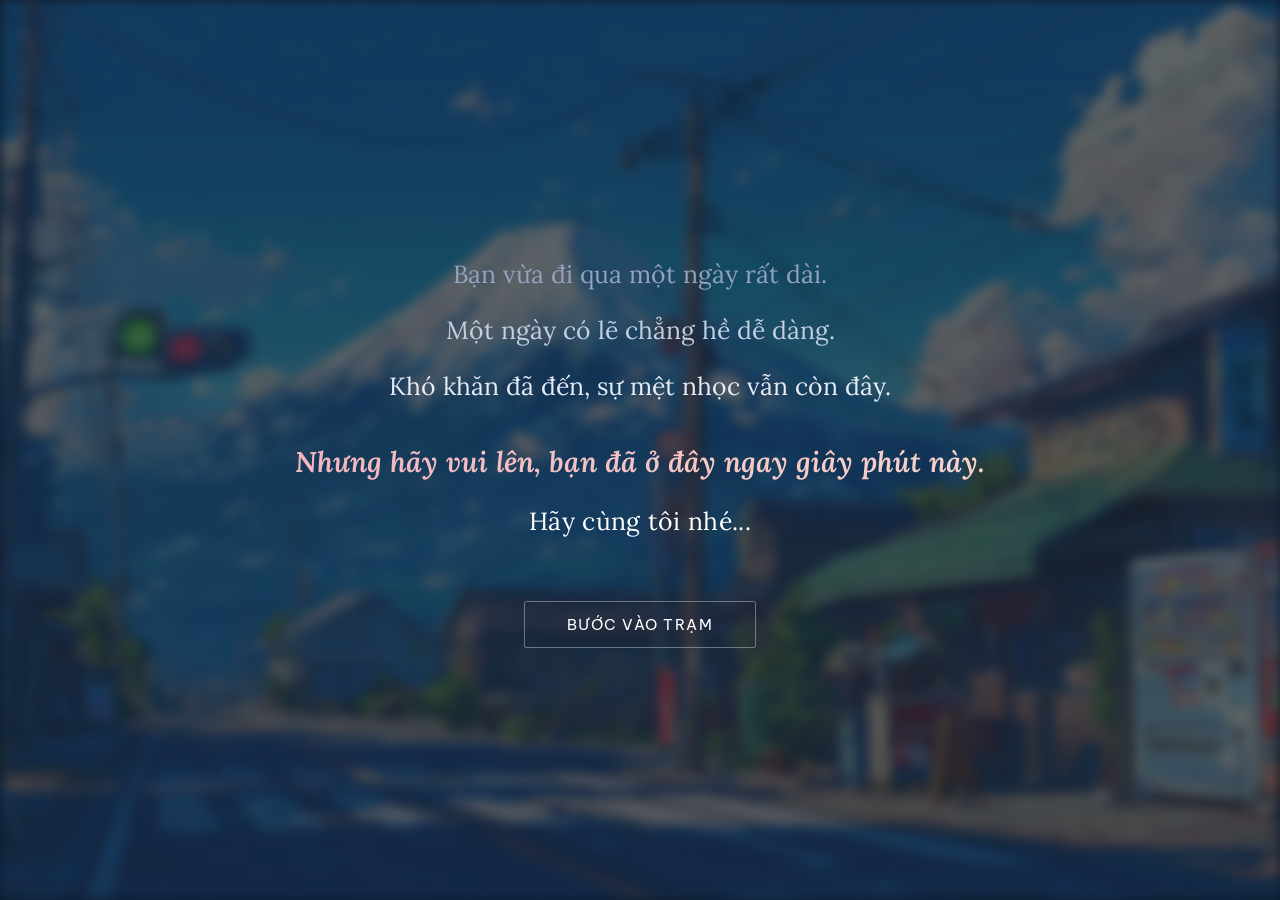
==== index.html @ 389e183a "first commit" ====
<!doctype html>
<html lang="vi">
  <head>
    <meta charset="UTF-8" />
    <meta name="viewport" content="width=device-width, initial-scale=1.0" />
    <title>Trạm Xoa Dịu Cảm Xúc</title>
    <link rel="preconnect" href="https://fonts.googleapis.com" />
    <link rel="preconnect" href="https://fonts.gstatic.com" crossorigin />
    <link
      href="https://fonts.googleapis.com/css2?family=Lora:ital,wght@0,400;0,500;0,600;1,500;1,600&family=Be+Vietnam+Pro:wght@300;400;500;600;700&display=swap"
      rel="stylesheet"
    />
    <style>
      :root {
        --navy-950: #0c1b2e;
        --navy-800: #1a365d;
        --navy-700: #233f66;
        --navy-600: #33517d;
        --burgundy: #7a1c3d;
        --burgundy-soft: #a84463;
        --ivory: #f7f5f1;
        --paper: #fffdfa;
        --stone: #e9e5de;
        --gray-600: #5b6572;
        --gray-400: #8b93a1;
        --white: #ffffff;
        --serif: "Lora", "Times New Roman", serif;
        --sans: "Be Vietnam Pro", "Segoe UI", sans-serif;
      }

      * {
        box-sizing: border-box;
      }

      body {
        margin: 0;
        font-family: var(--sans);
        background: var(--ivory);
        color: var(--gray-600);
        text-align: center;
        overflow-x: hidden;
        -webkit-font-smoothing: antialiased;
      }

      /* ---------- AMBIENT SIGNATURE: BREATHING ORBS ---------- */
      .orb-field {
        position: fixed;
        inset: 0;
        z-index: 0;
        pointer-events: none;
        overflow: hidden;
      }
      .orb {
        position: absolute;
        border-radius: 50%;
        filter: blur(60px);
        animation: breathe 9s ease-in-out infinite;
      }
      .orb-a {
        width: 520px;
        height: 520px;
        top: -160px;
        left: -140px;
        background: radial-gradient(
          circle,
          rgba(26, 54, 93, 0.16),
          transparent 70%
        );
        animation-delay: 0s;
      }
      .orb-b {
        width: 460px;
        height: 460px;
        bottom: -180px;
        right: -120px;
        background: radial-gradient(
          circle,
          rgba(122, 28, 61, 0.13),
          transparent 70%
        );
        animation-delay: 3s;
      }
      @keyframes breathe {
        0%,
        100% {
          transform: scale(1);
          opacity: 0.75;
        }
        50% {
          transform: scale(1.18);
          opacity: 1;
        }
      }

      /* ---------- INTRO / SPLASH ---------- */
      #intro-screen {
        position: fixed;
        inset: 0;
        z-index: 9999;
        display: flex;
        flex-direction: column;
        justify-content: center;
        align-items: center;
        padding: 20px;
        box-sizing: border-box;
        background: var(--navy-950);
        transition:
          opacity 1.4s ease,
          visibility 1.4s;
      }

      /* Hình nền bồ công anh chìm */
      .intro-flower {
        position: absolute;
        top: 0;
        left: 0;
        width: 100%;
        height: 100%;
        object-fit: cover;
        z-index: 0;
        filter: blur(6px) brightness(0.9); /* Làm tối và mờ để nổi chữ */
        opacity: 0;
        pointer-events: none;
        animation:
          bgFadeIn 2s ease forwards,
          floatBg 15s ease-in-out infinite alternate;
        animation-delay: 0s, 2s;
      }
      @keyframes bgFadeIn {
        to {
          opacity: 0.4;
        }
      }
      @keyframes floatBg {
        from {
          transform: scale(1);
        }
        to {
          transform: scale(1.08);
        }
      }

      .intro-quote {
        font-family: var(--serif);
        font-size: 1.55em;
        font-weight: 400;
        line-height: 1.85;
        max-width: 760px;
        text-align: center;
        position: relative;
        z-index: 2;
      }
      .intro-quote span {
        display: block;
        opacity: 0;
        transform: translateY(14px);
        animation: slowFadeUp 1.4s ease forwards;
        margin-bottom: 10px;
      }
      .line-1 {
        animation-delay: 0.5s;
        color: #93a3bd;
      }
      .line-2 {
        animation-delay: 2s;
        color: #c3cfe3;
      }
      .line-3 {
        animation-delay: 3.5s;
        color: #e6ebf4;
      }
      .line-4 {
        animation-delay: 5.4s;
        margin-top: 26px !important;
        font-style: italic;
        font-weight: 600;
        font-size: 1.15em;
        background: linear-gradient(90deg, #f4b6bf 0%, #f6d3c9 100%);
        background-clip: text;
        -webkit-background-clip: text;
        -webkit-text-fill-color: transparent;
      }
      .line-5 {
        animation-delay: 6.9s;
        color: #ffffff;
        font-weight: 300;
        letter-spacing: 0.3px;
      }

      @keyframes slowFadeUp {
        to {
          opacity: 1;
          transform: translateY(0);
        }
      }

      .btn-enter {
        margin-top: 46px;
        background: transparent;
        color: var(--white);
        border: 1px solid rgba(255, 255, 255, 0.35);
        padding: 13px 42px;
        font-family: var(--sans);
        font-size: 0.95em;
        letter-spacing: 1.5px;
        text-transform: uppercase;
        border-radius: 2px;
        cursor: pointer;
        transition: all 0.4s ease;
        opacity: 1; /* Nút hiện ngay không cần chờ lâu */
        animation: slowFadeUp 0.4s ease forwards;
        position: relative;
        z-index: 2;
      }
      .btn-enter:hover {
        background: var(--white);
        color: var(--navy-950);
        border-color: var(--white);
        letter-spacing: 2px;
      }

      /* ---------- THANH ĐIỀU HƯỚNG (TOP NAV) ---------- */
      .top-nav {
        position: fixed;
        top: 0;
        left: 0;
        width: 100%;
        height: 72px;
        display: flex;
        justify-content: space-between;
        align-items: center;
        padding: 0 40px;
        background: rgba(255, 253, 250, 0.7);
        backdrop-filter: blur(16px);
        -webkit-backdrop-filter: blur(16px);
        border-bottom: 1px solid rgba(12, 27, 46, 0.05);
        z-index: 9000;
        opacity: 0;
        visibility: hidden;
        transition: all 1s ease;
      }
      .top-nav.show {
        opacity: 1;
        visibility: visible;
      }
      .nav-logo {
        display: flex;
        align-items: center;
        gap: 12px;
        text-decoration: none;
      }
      .nav-logo-img {
        width: 38px;
        height: 38px;
        border-radius: 10px;
        object-fit: cover;
        box-shadow: 0 4px 10px rgba(12, 27, 46, 0.1);
      }
      .nav-logo-text {
        font-family: var(--serif);
        font-size: 1.15em;
        font-weight: 600;
        color: var(--navy-950);
      }
      .nav-links {
        display: flex;
        gap: 36px;
      }
      .nav-links a {
        text-decoration: none;
        font-family: var(--sans);
        font-size: 15px;
        font-weight: 500;
        color: var(--gray-600);
        transition: color 0.3s ease;
        position: relative;
      }
      .nav-links a:hover {
        color: var(--burgundy);
      }
      .nav-links a::after {
        content: "";
        position: absolute;
        bottom: -6px;
        left: 50%;
        transform: translateX(-50%);
        width: 0;
        height: 2px;
        background: var(--burgundy-soft);
        transition: width 0.3s ease;
      }
      .nav-links a:hover::after {
        width: 100%;
      }
      .nav-actions .btn-login {
        text-decoration: none;
        font-family: var(--sans);
        font-size: 14px;
        font-weight: 600;
        color: var(--burgundy);
        border: 1px solid rgba(122, 28, 61, 0.3);
        padding: 8px 24px;
        border-radius: 30px;
        transition: all 0.3s ease;
      }
      .nav-actions .btn-login:hover {
        background: var(--burgundy);
        color: var(--white);
        border-color: var(--burgundy);
      }

      /* ---------- MAIN STATION ---------- */
      #main-station {
        position: relative;
        z-index: 1;
        opacity: 0;
        visibility: hidden;
        transition: opacity 1.6s ease;
        padding: 140px 20px 70px; /* Đẩy xuống để không bị menu đè */
        min-height: 100vh;
      }

      .station-header {
        max-width: 640px;
        margin: 0 auto 56px;
      }
      .eyebrow {
        font-size: 0.78em;
        letter-spacing: 3px;
        text-transform: uppercase;
        color: var(--burgundy);
        font-weight: 600;
        margin: 0 0 18px;
      }
      h1 {
        font-family: var(--serif);
        color: var(--navy-800);
        font-size: 2.6em;
        line-height: 1.25;
        font-weight: 600;
        margin: 0 0 20px;
        letter-spacing: -0.5px;
      }
      .accent-italic {
        font-style: italic;
        color: var(--burgundy);
        font-weight: 500;
      }
      p.intro-sub {
        font-size: 1.08em;
        line-height: 1.7;
        color: var(--gray-600);
        margin: 0 auto;
        max-width: 480px;
      }

      /* ---------- MOOD SELECTOR (Nút Cảm xúc) ---------- */
      .mood-panel {
        max-width: 760px;
        margin: 0 auto;
      }
      .btn-group {
        display: flex;
        justify-content: center;
        gap: 12px;
        flex-wrap: wrap;
      }

      .btn-mood {
        position: relative;
        overflow: hidden;
        border: 1px solid rgba(122, 28, 61, 0.25);
        padding: 13px 36px;
        font-family: var(--sans);
        font-size: 15px;
        font-weight: 500;
        border-radius: 40px;
        cursor: pointer;
        background: rgba(122, 28, 61, 0.08);
        backdrop-filter: blur(8px);
        -webkit-backdrop-filter: blur(8px);
        color: var(--burgundy);
        transition: all 0.35s ease;
        box-shadow: 0 4px 12px rgba(122, 28, 61, 0.05);
      }
      .btn-mood:hover {
        transform: translateY(-3px);
        border-color: rgba(122, 28, 61, 0.5);
        background: rgba(122, 28, 61, 0.15);
        box-shadow: 0 10px 24px rgba(122, 28, 61, 0.15);
      }
      .btn-mood:active {
        transform: translateY(-1px);
      }

      /* Khởi tạo trái tim ở các góc */
      .btn-mood::before,
      .btn-mood::after {
        content: "♥";
        position: absolute;
        font-size: 11px;
        color: rgba(122, 28, 61, 0.35);
        transition: all 0.3s ease;
      }
      .btn-mood::before {
        top: 8px;
        left: 14px;
        transform: rotate(-15deg);
      }
      .btn-mood::after {
        bottom: 8px;
        right: 14px;
        transform: rotate(15deg);
      }
      .btn-mood:hover::before,
      .btn-mood:hover::after {
        color: rgba(122, 28, 61, 0.85);
        transform: scale(1.15) rotate(0deg);
      }

      /* ---------- RESULT CARD ---------- */
      #result-box {
        position: relative;
        margin: 64px auto 0;
        padding: 56px 44px;
        max-width: 660px;
        display: none;
        background: var(--paper);
        border-radius: 6px;
        border: 1px solid var(--stone);
        box-shadow: 0 24px 60px rgba(12, 27, 46, 0.08);
        animation: fadeIn 0.8s cubic-bezier(0.16, 1, 0.3, 1);
      }
      #result-box::before {
        content: "";
        position: absolute;
        inset: -1px;
        border-radius: 6px;
        z-index: -1;
        background: radial-gradient(
          circle at 50% 0%,
          rgba(122, 28, 61, 0.12),
          transparent 60%
        );
        animation: breathe 6s ease-in-out infinite;
      }
      .quote-icon {
        font-family: Georgia, serif;
        font-size: 4em;
        color: var(--navy-800);
        opacity: 0.06;
        position: absolute;
        line-height: 1;
      }
      .quote-left {
        top: 8px;
        left: 18px;
      }
      .quote-right {
        bottom: -14px;
        right: 18px;
        transform: rotate(180deg);
      }
      .quote {
        font-family: var(--serif);
        font-size: 1.45em;
        font-style: italic;
        font-weight: 500;
        color: var(--navy-800);
        line-height: 1.8;
        padding: 0 24px;
        position: relative;
        z-index: 2;
      }
      .result-caption {
        margin: 26px 0 0;
        font-size: 0.82em;
        letter-spacing: 1.5px;
        text-transform: uppercase;
        color: var(--gray-400);
        font-weight: 600;
      }
      @keyframes fadeIn {
        from {
          opacity: 0;
          transform: translateY(14px);
        }
        to {
          opacity: 1;
          transform: translateY(0);
        }
      }

      /* ---------- RESPONSIVE TỐI ƯU CHO ĐIỆN THOẠI (INDEX) ---------- */
      @media screen and (max-width: 768px) {
        /* 1. Màn hình chào (Intro) */
        .intro-quote {
          font-size: 1.05em;
          padding: 0 12px;
        }
        .line-4 {
          font-size: 1em;
          margin-top: 16px !important;
        }
        .btn-enter {
          margin-top: 28px;
          padding: 10px 28px;
          font-size: 0.85em;
        }

        /* 2. Thanh Điều Hướng (Top Nav) - Ép không rớt dòng */
        .top-nav {
          padding: 0 12px;
          height: 60px;
        }
        .nav-logo-img {
          width: 32px;
          height: 32px;
        } /* Logo nhỏ lại */
        .nav-logo-text {
          display: none;
        } /* Ẩn chữ logo để nhường chỗ */
        .nav-links {
          display: flex;
          gap: 12px;
        }
        .nav-links a {
          font-size: 13px;
          font-weight: 600;
          white-space: nowrap; /* Cấm rớt chữ */
        }
        .nav-actions .btn-login {
          padding: 6px 12px;
          font-size: 12px;
          white-space: nowrap;
        }

        /* 3. Không gian chính */
        #main-station {
          padding: 90px 16px 50px;
        }
        .station-header {
          margin-bottom: 36px;
        }
        h1 {
          font-size: 1.7em;
          margin-bottom: 12px;
        }
        p.intro-sub {
          font-size: 0.95em;
          line-height: 1.6;
          padding: 0 8px;
        }

        /* 4. Các nút cảm xúc */
        .btn-group {
          gap: 10px;
        }
        .btn-mood {
          padding: 10px 16px;
          font-size: 13.5px;
          flex: 1 1 calc(50% - 10px); /* Chia làm 2 cột cân đối */
        }

        /* 5. Khung kết quả Lời thì thầm */
        #result-box {
          margin-top: 40px;
          padding: 32px 20px;
        }
        .quote-icon {
          font-size: 2.5em;
        } /* Thu nhỏ ngoặc kép */
        .quote-left {
          top: 4px;
          left: 12px;
        }
        .quote-right {
          bottom: -10px;
          right: 12px;
        }
        .quote {
          font-size: 1.1em;
          line-height: 1.7;
          padding: 0 8px;
        }
        .result-caption {
          margin-top: 20px;
          font-size: 0.75em;
        }

        /* 6. Thẻ điều hướng bên dưới */
        .nav-box {
          margin-top: 60px;
        }
        .nav-card {
          padding: 28px 20px;
        }
        .nav-text {
          font-size: 1.05em;
          margin-bottom: 20px;
        }
        .nav-btn {
          padding: 10px 24px;
          font-size: 13px;
        }
      }

      /* Tắt hiệu ứng cho máy yếu */
      @media (prefers-reduced-motion: reduce) {
        .orb,
        #result-box::before,
        .intro-quote span,
        .btn-enter,
        .intro-flower {
          animation: none !important;
          opacity: 1 !important;
          transform: none !important;
        }
      }
    </style>
  </head>

  <body>
    <!-- Quả cầu lơ lửng -->
    <div class="orb-field" aria-hidden="true">
      <div class="orb orb-a"></div>
      <div class="orb orb-b"></div>
    </div>

    <!-- MÀN HÌNH CHÀO -->
    <div id="intro-screen">
      <!-- Hình hoa bồ công anh làm nền chìm -->
      <img src="bo-cong-anh.jpg" alt="Bồ Công Anh" class="intro-flower" />

      <div class="intro-quote">
        <span class="line-1">Bạn vừa đi qua một ngày rất dài.</span>
        <span class="line-2">Một ngày có lẽ chẳng hề dễ dàng.</span>
        <span class="line-3">Khó khăn đã đến, sự mệt nhọc vẫn còn đây.</span>
        <span class="line-4"
          >Nhưng hãy vui lên, bạn đã ở đây ngay giây phút này.</span
        >
        <span class="line-5">Hãy cùng tôi nhé...</span>
      </div>
      <button class="btn-enter" onclick="enterStation()">Bước Vào Trạm</button>
    </div>

    <!-- THANH ĐIỀU HƯỚNG TRÊN CÙNG -->
    <nav class="top-nav" id="top-nav">
      <a href="index.html" class="nav-logo">
        <img src="logo.jpg" alt="Trạm Chữa Lành" class="nav-logo-img" />
        <span class="nav-logo-text">Vùng yêu Thương</span>
      </a>

      <div class="nav-links">
        <a href="ve-du-an.html">Về dự án</a>
        <a href="podcast.html">Lời thì thầm</a>
        <!-- <a href="cong-dong.html">Cộng đồng</a> -->
      </div>

      <div class="nav-actions">
        <!-- <a href="ve-du-an.html" style="margin-right: 20px">Giới thiệu</a>
        <a href="podcast.html" style="margin-right: 20px">Lời thì thầm</a> -->
        <!-- Đổi link trỏ về trang đang nâng cấp -->
        <a href="dang-nang-cap.html" class="btn-login">Góc giải trí</a>
      </div>
    </nav>

    <!-- TRÌNH PHÁT NHẠC NỀN ẨN -->
    <audio id="bg-music" loop>
      <source src="nhac-nen.m4a" type="audio/mpeg" />
    </audio>
    <!-- KHÔNG GIAN CHÍNH -->
    <div id="main-station">
      <div class="station-header">
        <p class="eyebrow">Xoa Dịu Cảm Xúc</p>
        <h1>
          Dừng lại một nhịp,<br /><span class="accent-italic"
            >lắng nghe chính mình.</span
          >
        </h1>
        <p class="intro-sub">
          Chọn cảm xúc đang hiện diện trong bạn lúc này. Vũ trụ sẽ gửi lại một
          lời thì thầm, chỉ dành riêng cho khoảnh khắc này.
        </p>
      </div>

      <div class="mood-panel">
        <div class="btn-group">
          <button class="btn-mood" onclick="showResult()">Bình Yên</button>
          <button class="btn-mood" onclick="showResult()">Chênh Vênh</button>
          <button class="btn-mood" onclick="showResult()">Cạn Kiệt</button>
          <button class="btn-mood" onclick="showResult()">Nặng Lòng</button>
          <button class="btn-mood" onclick="showResult()">Trống Trải</button>
        </div>
      </div>

      <div id="result-box">
        <div class="quote-icon quote-left">❝</div>
        <div class="quote" id="quote-text"></div>
        <div class="quote-icon quote-right">❝</div>
        <p class="result-caption">Một lời nhắn dành riêng cho bạn</p>
      </div>     

    <!-- SCRIPT LUÔN PHẢI NẰM CUỐI CÙNG -->
    <script>
      // ==========================================
      // LOGIC DATA TỪ GOOGLE SHEET
      // ==========================================
      const sheetUrl =
        "https://docs.google.com/spreadsheets/d/e/2PACX-1vSPAEHTWjEtEIhKxMS6E05VrdKLOwIQkqaJunBu36ofJfncPpX6ro2uEuQiaj8AhrcvVAMXAXGh1SOn/pub?gid=1845686369&single=true&output=tsv";

      let allQuotes = [];
      let shuffledQuotes = [];
      const STORAGE_KEY = "seenQuotes_TramCamXuc"; // Tên chìa khóa lưu trữ trong máy tính

      // Hàm xáo trộn mảng (Giữ nguyên)
      function shuffleDeck(array) {
        let currentIndex = array.length,
          randomIndex;
        while (currentIndex != 0) {
          randomIndex = Math.floor(Math.random() * currentIndex);
          currentIndex--;
          [array[currentIndex], array[randomIndex]] = [
            array[randomIndex],
            array[currentIndex],
          ];
        }
        return array;
      }

      // Hàm chuẩn bị danh sách câu chưa xem
      function prepareQuotes() {
        // 1. Lấy danh sách các câu ĐÃ XEM từ máy tính người dùng
        let seenQuotes = JSON.parse(localStorage.getItem(STORAGE_KEY)) || [];

        // 2. Lọc ra danh sách những câu CHƯA XEM
        let unseenQuotes = allQuotes.filter(
          (item) => !seenQuotes.includes(item.quote),
        );

        // 3. Nếu đã xem hết sạch, hoặc Sheet có lỗi, ta reset lại lịch sử xem từ đầu
        if (unseenQuotes.length === 0) {
          seenQuotes = [];
          localStorage.setItem(STORAGE_KEY, JSON.stringify(seenQuotes));
          unseenQuotes = [...allQuotes];
        }

        // 4. Xáo trộn các câu chưa xem và đưa vào băng đạn
        shuffledQuotes = [...unseenQuotes];
        shuffleDeck(shuffledQuotes);
      }

      // Hàm kéo data từ Google Sheet
      async function fetchMoodData() {
        try {
          const response = await fetch(sheetUrl);
          const textData = await response.text();
          const lines = textData.split("\n");

          for (let i = 1; i < lines.length; i++) {
            const cols = lines[i].split("\t");
            if (cols.length >= 2) {
              const quoteText = cols[1] ? cols[1].trim() : "";
              if (quoteText !== "") allQuotes.push({ quote: quoteText });
            }
          }

          // Gọi hàm lọc và trộn bài sau khi có data
          prepareQuotes();
        } catch (error) {
          console.error("Lỗi kéo data:", error);
        }
      }

      fetchMoodData();

      function showResult() {
        if (allQuotes.length === 0) {
          alert("Không gian đang được kết nối, vui lòng đợi giây lát...");
          return;
        }

        if (shuffledQuotes.length === 0) {
          // Dự phòng trường hợp băng đạn rỗng
          prepareQuotes();
        }

        // Bốc 1 câu random ra
        const randomItem = shuffledQuotes.pop();

        // LƯU CÂU NÀY VÀO LỊCH SỬ ĐÃ XEM
        let seenQuotes = JSON.parse(localStorage.getItem(STORAGE_KEY)) || [];
        seenQuotes.push(randomItem.quote);
        localStorage.setItem(STORAGE_KEY, JSON.stringify(seenQuotes));

        // Hiển thị ra màn hình
        document.getElementById("quote-text").innerHTML = randomItem.quote;
        document.getElementById("result-box").style.display = "block";
        document
          .getElementById("result-box")
          .scrollIntoView({ behavior: "smooth", block: "center" });
      }
      // ==========================================
      // LOGIC VÀO TRẠM (CHUYỂN MÀN HÌNH)
      // ==========================================
      function enterStation() {
        const intro = document.getElementById("intro-screen");
        const main = document.getElementById("main-station");
        const topNav = document.getElementById("top-nav");

        // Gọi thẻ nhạc nền ẩn và cho phát
        const audio = document.getElementById("bg-music");
        audio.volume = 0.5; // Chỉnh âm lượng (từ 0.0 đến 1.0)
        audio.play().catch((e) => console.log("Chưa thể phát nhạc tự động"));

        intro.style.opacity = "0";

        setTimeout(() => {
          intro.style.visibility = "hidden";
          main.style.visibility = "visible";
          main.style.opacity = "1";

          topNav.classList.add("show");
        }, 1400);
      }
    </script>
  </body>
</html>
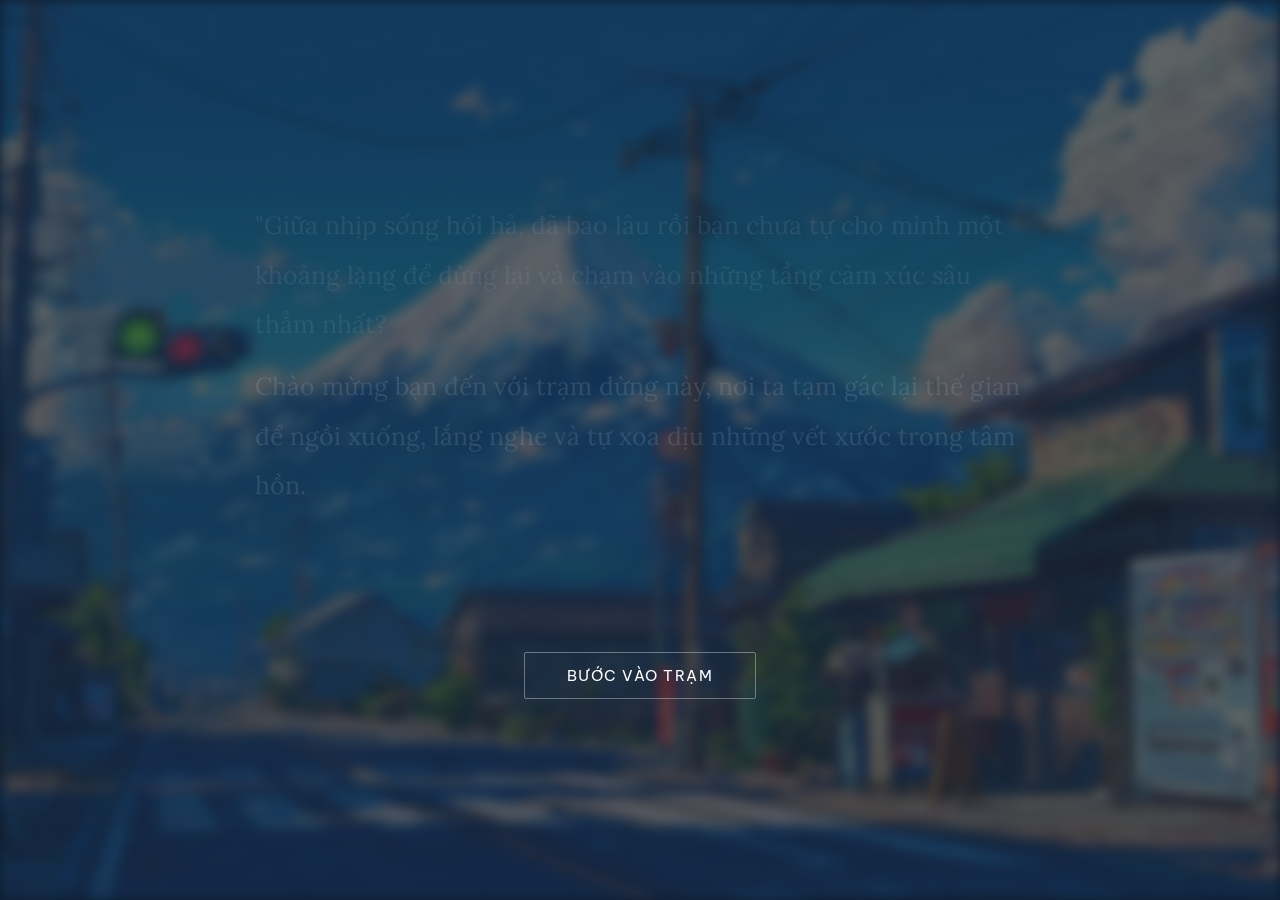
==== commit 9282c7eb: "Add files via upload" ====
--- a/index.html
+++ b/index.html
@@ -100,7 +100,7 @@
         display: flex;
         flex-direction: column;
         justify-content: center;
-        align-items: center;
+        align-items: center; /* Vẫn canh giữa khối nội dung theo màn hình */
         padding: 20px;
         box-sizing: border-box;
         background: var(--navy-950);
@@ -118,7 +118,7 @@
         height: 100%;
         object-fit: cover;
         z-index: 0;
-        filter: blur(6px) brightness(0.9); /* Làm tối và mờ để nổi chữ */
+        filter: blur(6px) brightness(0.9);
         opacity: 0;
         pointer-events: none;
         animation:
@@ -140,38 +140,34 @@
         }
       }
 
+      /* QUOTE SETUP CHO HIỆU ỨNG KARAOKE */
       .intro-quote {
         font-family: var(--serif);
-        font-size: 1.55em;
+        font-size: 1.55em; /* Đã thu nhỏ chữ lại 1 chút */
         font-weight: 400;
-        line-height: 1.85;
-        max-width: 760px;
-        text-align: center;
+        line-height: 2;
+        max-width: 800px;
+        text-align: left; /* Đã canh trái theo yêu cầu */
         position: relative;
         z-index: 2;
-      }
-      .intro-quote span {
+        padding: 0 15px;
+      }
+
+      .intro-quote span[class^="line-"] {
         display: block;
-        opacity: 0;
-        transform: translateY(14px);
-        animation: slowFadeUp 1.4s ease forwards;
-        margin-bottom: 10px;
-      }
+        margin-bottom: 12px;
+      }
+
+      /* Set màu cho từng dòng */
       .line-1 {
-        animation-delay: 0.5s;
         color: #93a3bd;
       }
       .line-2 {
-        animation-delay: 2s;
         color: #c3cfe3;
       }
       .line-3 {
-        animation-delay: 3.5s;
-        color: #e6ebf4;
-      }
-      .line-4 {
-        animation-delay: 5.4s;
         margin-top: 26px !important;
+        text-align: center;
         font-style: italic;
         font-weight: 600;
         font-size: 1.15em;
@@ -180,20 +176,52 @@
         -webkit-background-clip: text;
         -webkit-text-fill-color: transparent;
       }
-      .line-5 {
-        animation-delay: 6.9s;
-        color: #ffffff;
-        font-weight: 300;
-        letter-spacing: 0.3px;
-      }
-
-      @keyframes slowFadeUp {
-        to {
-          opacity: 1;
-          transform: translateY(0);
-        }
-      }
-
+
+      /* CSS cho từng chữ chạy karaoke */
+      .word {
+        opacity: 0.15; /* Làm mờ chữ khi chưa hát tới */
+        display: inline-block;
+        transition:
+          opacity 0.2s ease,
+          text-shadow 0.2s ease;
+      }
+      .word.active {
+        opacity: 1; /* Sáng lên khi bông tuyết nhảy vào */
+        text-shadow: 0 0 15px rgba(255, 255, 255, 0.4); /* Toả sáng nhẹ */
+      }
+
+      /* BÔNG TUYẾT KARAOKE */
+      #snowflake {
+        position: fixed;
+        font-size: 20px;
+        color: #fff;
+        text-shadow:
+          0 0 10px #fff,
+          0 0 20px #8ab4f8; /* Hiệu ứng sáng loé */
+        pointer-events: none;
+        z-index: 99999;
+        opacity: 0;
+        /* Chuyển động mượt theo trục ngang, trục dọc dùng keyframe */
+        transition:
+          left 0.15s linear,
+          top 0.15s ease-out;
+      }
+      .jump-anim {
+        animation: bounce-flake 0.2s ease-in-out;
+      }
+      @keyframes bounce-flake {
+        0% {
+          transform: translateY(0) scale(1);
+        }
+        50% {
+          transform: translateY(-16px) scale(1.3);
+        } /* Nhảy vút lên */
+        100% {
+          transform: translateY(0) scale(1);
+        }
+      }
+
+      /* Nút enter (sẽ được JS hiện ra sau) */
       .btn-enter {
         margin-top: 46px;
         background: transparent;
@@ -206,9 +234,7 @@
         text-transform: uppercase;
         border-radius: 2px;
         cursor: pointer;
-        transition: all 0.4s ease;
-        opacity: 1; /* Nút hiện ngay không cần chờ lâu */
-        animation: slowFadeUp 0.4s ease forwards;
+        transition: all 0.6s ease;
         position: relative;
         z-index: 2;
       }
@@ -316,7 +342,7 @@
         opacity: 0;
         visibility: hidden;
         transition: opacity 1.6s ease;
-        padding: 140px 20px 70px; /* Đẩy xuống để không bị menu đè */
+        padding: 140px 20px 70px;
         min-height: 100vh;
       }
 
@@ -354,7 +380,7 @@
         max-width: 480px;
       }
 
-      /* ---------- MOOD SELECTOR (Nút Cảm xúc) ---------- */
+      /* ---------- MOOD SELECTOR ---------- */
       .mood-panel {
         max-width: 760px;
         margin: 0 auto;
@@ -365,7 +391,6 @@
         gap: 12px;
         flex-wrap: wrap;
       }
-
       .btn-mood {
         position: relative;
         overflow: hidden;
@@ -392,8 +417,6 @@
       .btn-mood:active {
         transform: translateY(-1px);
       }
-
-      /* Khởi tạo trái tim ở các góc */
       .btn-mood::before,
       .btn-mood::after {
         content: "♥";
@@ -491,24 +514,18 @@
         }
       }
 
-      /* ---------- RESPONSIVE TỐI ƯU CHO ĐIỆN THOẠI (INDEX) ---------- */
+      /* ---------- RESPONSIVE TỐI ƯU CHO ĐIỆN THOẠI ---------- */
       @media screen and (max-width: 768px) {
-        /* 1. Màn hình chào (Intro) */
         .intro-quote {
-          font-size: 1.05em;
+          font-size: 0.95em;
           padding: 0 12px;
-        }
-        .line-4 {
-          font-size: 1em;
-          margin-top: 16px !important;
+          text-align: left;
         }
         .btn-enter {
           margin-top: 28px;
           padding: 10px 28px;
           font-size: 0.85em;
         }
-
-        /* 2. Thanh Điều Hướng (Top Nav) - Ép không rớt dòng */
         .top-nav {
           padding: 0 12px;
           height: 60px;
@@ -516,10 +533,10 @@
         .nav-logo-img {
           width: 32px;
           height: 32px;
-        } /* Logo nhỏ lại */
+        }
         .nav-logo-text {
           display: none;
-        } /* Ẩn chữ logo để nhường chỗ */
+        }
         .nav-links {
           display: flex;
           gap: 12px;
@@ -527,15 +544,13 @@
         .nav-links a {
           font-size: 13px;
           font-weight: 600;
-          white-space: nowrap; /* Cấm rớt chữ */
+          white-space: nowrap;
         }
         .nav-actions .btn-login {
           padding: 6px 12px;
           font-size: 12px;
           white-space: nowrap;
         }
-
-        /* 3. Không gian chính */
         #main-station {
           padding: 90px 16px 50px;
         }
@@ -551,25 +566,21 @@
           line-height: 1.6;
           padding: 0 8px;
         }
-
-        /* 4. Các nút cảm xúc */
         .btn-group {
           gap: 10px;
         }
         .btn-mood {
           padding: 10px 16px;
           font-size: 13.5px;
-          flex: 1 1 calc(50% - 10px); /* Chia làm 2 cột cân đối */
-        }
-
-        /* 5. Khung kết quả Lời thì thầm */
+          flex: 1 1 calc(50% - 10px);
+        }
         #result-box {
           margin-top: 40px;
           padding: 32px 20px;
         }
         .quote-icon {
           font-size: 2.5em;
-        } /* Thu nhỏ ngoặc kép */
+        }
         .quote-left {
           top: 4px;
           left: 12px;
@@ -587,41 +598,11 @@
           margin-top: 20px;
           font-size: 0.75em;
         }
-
-        /* 6. Thẻ điều hướng bên dưới */
-        .nav-box {
-          margin-top: 60px;
-        }
-        .nav-card {
-          padding: 28px 20px;
-        }
-        .nav-text {
-          font-size: 1.05em;
-          margin-bottom: 20px;
-        }
-        .nav-btn {
-          padding: 10px 24px;
-          font-size: 13px;
-        }
-      }
-
-      /* Tắt hiệu ứng cho máy yếu */
-      @media (prefers-reduced-motion: reduce) {
-        .orb,
-        #result-box::before,
-        .intro-quote span,
-        .btn-enter,
-        .intro-flower {
-          animation: none !important;
-          opacity: 1 !important;
-          transform: none !important;
-        }
       }
     </style>
   </head>
 
   <body>
-    <!-- Quả cầu lơ lửng -->
     <div class="orb-field" aria-hidden="true">
       <div class="orb orb-a"></div>
       <div class="orb orb-b"></div>
@@ -629,18 +610,22 @@
 
     <!-- MÀN HÌNH CHÀO -->
     <div id="intro-screen">
-      <!-- Hình hoa bồ công anh làm nền chìm -->
       <img src="bo-cong-anh.jpg" alt="Bồ Công Anh" class="intro-flower" />
 
       <div class="intro-quote">
-        <span class="line-1">Bạn vừa đi qua một ngày rất dài.</span>
-        <span class="line-2">Một ngày có lẽ chẳng hề dễ dàng.</span>
-        <span class="line-3">Khó khăn đã đến, sự mệt nhọc vẫn còn đây.</span>
-        <span class="line-4"
-          >Nhưng hãy vui lên, bạn đã ở đây ngay giây phút này.</span
+        <span class="line-1"
+          >"Giữa nhịp sống hối hả, đã bao lâu rồi bạn chưa tự cho mình một
+          khoảng lặng để dừng lại và chạm vào những tầng cảm xúc sâu thẳm
+          nhất?</span
         >
-        <span class="line-5">Hãy cùng tôi nhé...</span>
+        <span class="line-2"
+          >Chào mừng bạn đến với trạm dừng này, nơi ta tạm gác lại thế gian để
+          ngồi xuống, lắng nghe và tự xoa dịu những vết xước trong tâm
+          hồn.</span
+        >
+        <span class="line-3">Hãy cùng tôi nhé..."</span>
       </div>
+
       <button class="btn-enter" onclick="enterStation()">Bước Vào Trạm</button>
     </div>
 
@@ -654,13 +639,9 @@
       <div class="nav-links">
         <a href="ve-du-an.html">Về dự án</a>
         <a href="podcast.html">Lời thì thầm</a>
-        <!-- <a href="cong-dong.html">Cộng đồng</a> -->
       </div>
 
       <div class="nav-actions">
-        <!-- <a href="ve-du-an.html" style="margin-right: 20px">Giới thiệu</a>
-        <a href="podcast.html" style="margin-right: 20px">Lời thì thầm</a> -->
-        <!-- Đổi link trỏ về trang đang nâng cấp -->
         <a href="dang-nang-cap.html" class="btn-login">Góc giải trí</a>
       </div>
     </nav>
@@ -669,6 +650,7 @@
     <audio id="bg-music" loop>
       <source src="nhac-nen.m4a" type="audio/mpeg" />
     </audio>
+
     <!-- KHÔNG GIAN CHÍNH -->
     <div id="main-station">
       <div class="station-header">
@@ -699,21 +681,101 @@
         <div class="quote" id="quote-text"></div>
         <div class="quote-icon quote-right">❝</div>
         <p class="result-caption">Một lời nhắn dành riêng cho bạn</p>
-      </div>     
-
-    <!-- SCRIPT LUÔN PHẢI NẰM CUỐI CÙNG -->
+      </div>
+    </div>
+
     <script>
       // ==========================================
-      // LOGIC DATA TỪ GOOGLE SHEET
+      // [MỚI] HIỆU ỨNG KARAOKE VÀ BÔNG TUYẾT
+      // ==========================================
+      document.addEventListener("DOMContentLoaded", () => {
+        const lines = document.querySelectorAll(
+          '.intro-quote span[class^="line-"]',
+        );
+        let wordsArray = [];
+
+        // 1. Phân tách từng chữ để làm hiệu ứng
+        lines.forEach((line) => {
+          const text = line.innerText;
+          line.innerText = ""; // Xóa text cứng hiện tại
+
+          const words = text.split(" ");
+          words.forEach((w, index) => {
+            const span = document.createElement("span");
+            span.className = "word";
+            span.innerText = w;
+            line.appendChild(span);
+
+            // Giữ lại khoảng trắng giữa các chữ
+            if (index < words.length - 1) {
+              line.appendChild(document.createTextNode(" "));
+            }
+            wordsArray.push(span);
+          });
+        });
+
+        // 2. Tạo icon bông tuyết nhảy múa
+        const snowflake = document.createElement("div");
+        snowflake.id = "snowflake";
+        snowflake.innerHTML = "❄";
+        document.body.appendChild(snowflake);
+
+        const btnEnter = document.querySelector(".btn-enter");
+        let i = 0;
+
+        function playKaraoke() {
+          if (i >= wordsArray.length) {
+            snowflake.style.opacity = "0"; // Hát xong ẩn bông tuyết
+            return;
+          }
+
+          if (i === 0) snowflake.style.opacity = "1";
+
+          const currentWord = wordsArray[i];
+          currentWord.classList.add("active");
+
+          // Lấy tọa độ chữ hiện tại để di chuyển bông tuyết tới
+          const rect = currentWord.getBoundingClientRect();
+
+          // Canh giữa chữ, bay lơ lửng trên đầu xíu
+          snowflake.style.left = rect.left + rect.width / 2 - 10 + "px";
+          snowflake.style.top = rect.top - 20 + "px";
+
+          // Kích hoạt hiệu ứng nhảy (reset class để chạy lại animation)
+          snowflake.classList.remove("jump-anim");
+          void snowflake.offsetWidth; // Force reflow
+          snowflake.classList.add("jump-anim");
+
+          // Tính toán tốc độ hát: chữ dài thì chờ lâu hơn 1 chút
+          const wordLength = currentWord.innerText.length;
+          let delay = 100 + wordLength * 35;
+
+          // Nếu qua dòng mới (tọa độ Y bị rớt xuống), ngưng lại 1 nhịp cho cảm xúc
+          if (
+            i > 0 &&
+            rect.top > wordsArray[i - 1].getBoundingClientRect().top + 10
+          ) {
+            delay += 400;
+          }
+
+          i++;
+          setTimeout(playKaraoke, delay);
+        }
+
+        // Đợi background mờ lên 1.5s rồi mới bắt đầu hát
+        setTimeout(playKaraoke, 1500);
+      });
+
+      // ==========================================
+      // LOGIC DATA TỪ GOOGLE SHEET (GIỮ NGUYÊN)
       // ==========================================
       const sheetUrl =
         "https://docs.google.com/spreadsheets/d/e/2PACX-1vSPAEHTWjEtEIhKxMS6E05VrdKLOwIQkqaJunBu36ofJfncPpX6ro2uEuQiaj8AhrcvVAMXAXGh1SOn/pub?gid=1845686369&single=true&output=tsv";
 
       let allQuotes = [];
       let shuffledQuotes = [];
-      const STORAGE_KEY = "seenQuotes_TramCamXuc"; // Tên chìa khóa lưu trữ trong máy tính
-
-      // Hàm xáo trộn mảng (Giữ nguyên)
+      const STORAGE_KEY = "seenQuotes_TramCamXuc";
+
       function shuffleDeck(array) {
         let currentIndex = array.length,
           randomIndex;
@@ -728,29 +790,22 @@
         return array;
       }
 
-      // Hàm chuẩn bị danh sách câu chưa xem
       function prepareQuotes() {
-        // 1. Lấy danh sách các câu ĐÃ XEM từ máy tính người dùng
         let seenQuotes = JSON.parse(localStorage.getItem(STORAGE_KEY)) || [];
-
-        // 2. Lọc ra danh sách những câu CHƯA XEM
         let unseenQuotes = allQuotes.filter(
           (item) => !seenQuotes.includes(item.quote),
         );
 
-        // 3. Nếu đã xem hết sạch, hoặc Sheet có lỗi, ta reset lại lịch sử xem từ đầu
         if (unseenQuotes.length === 0) {
           seenQuotes = [];
           localStorage.setItem(STORAGE_KEY, JSON.stringify(seenQuotes));
           unseenQuotes = [...allQuotes];
         }
 
-        // 4. Xáo trộn các câu chưa xem và đưa vào băng đạn
         shuffledQuotes = [...unseenQuotes];
         shuffleDeck(shuffledQuotes);
       }
 
-      // Hàm kéo data từ Google Sheet
       async function fetchMoodData() {
         try {
           const response = await fetch(sheetUrl);
@@ -764,8 +819,6 @@
               if (quoteText !== "") allQuotes.push({ quote: quoteText });
             }
           }
-
-          // Gọi hàm lọc và trộn bài sau khi có data
           prepareQuotes();
         } catch (error) {
           console.error("Lỗi kéo data:", error);
@@ -781,25 +834,22 @@
         }
 
         if (shuffledQuotes.length === 0) {
-          // Dự phòng trường hợp băng đạn rỗng
           prepareQuotes();
         }
 
-        // Bốc 1 câu random ra
         const randomItem = shuffledQuotes.pop();
 
-        // LƯU CÂU NÀY VÀO LỊCH SỬ ĐÃ XEM
         let seenQuotes = JSON.parse(localStorage.getItem(STORAGE_KEY)) || [];
         seenQuotes.push(randomItem.quote);
         localStorage.setItem(STORAGE_KEY, JSON.stringify(seenQuotes));
 
-        // Hiển thị ra màn hình
         document.getElementById("quote-text").innerHTML = randomItem.quote;
         document.getElementById("result-box").style.display = "block";
         document
           .getElementById("result-box")
           .scrollIntoView({ behavior: "smooth", block: "center" });
       }
+
       // ==========================================
       // LOGIC VÀO TRẠM (CHUYỂN MÀN HÌNH)
       // ==========================================
@@ -808,9 +858,8 @@
         const main = document.getElementById("main-station");
         const topNav = document.getElementById("top-nav");
 
-        // Gọi thẻ nhạc nền ẩn và cho phát
         const audio = document.getElementById("bg-music");
-        audio.volume = 0.5; // Chỉnh âm lượng (từ 0.0 đến 1.0)
+        audio.volume = 0.5;
         audio.play().catch((e) => console.log("Chưa thể phát nhạc tự động"));
 
         intro.style.opacity = "0";
@@ -819,7 +868,6 @@
           intro.style.visibility = "hidden";
           main.style.visibility = "visible";
           main.style.opacity = "1";
-
           topNav.classList.add("show");
         }, 1400);
       }
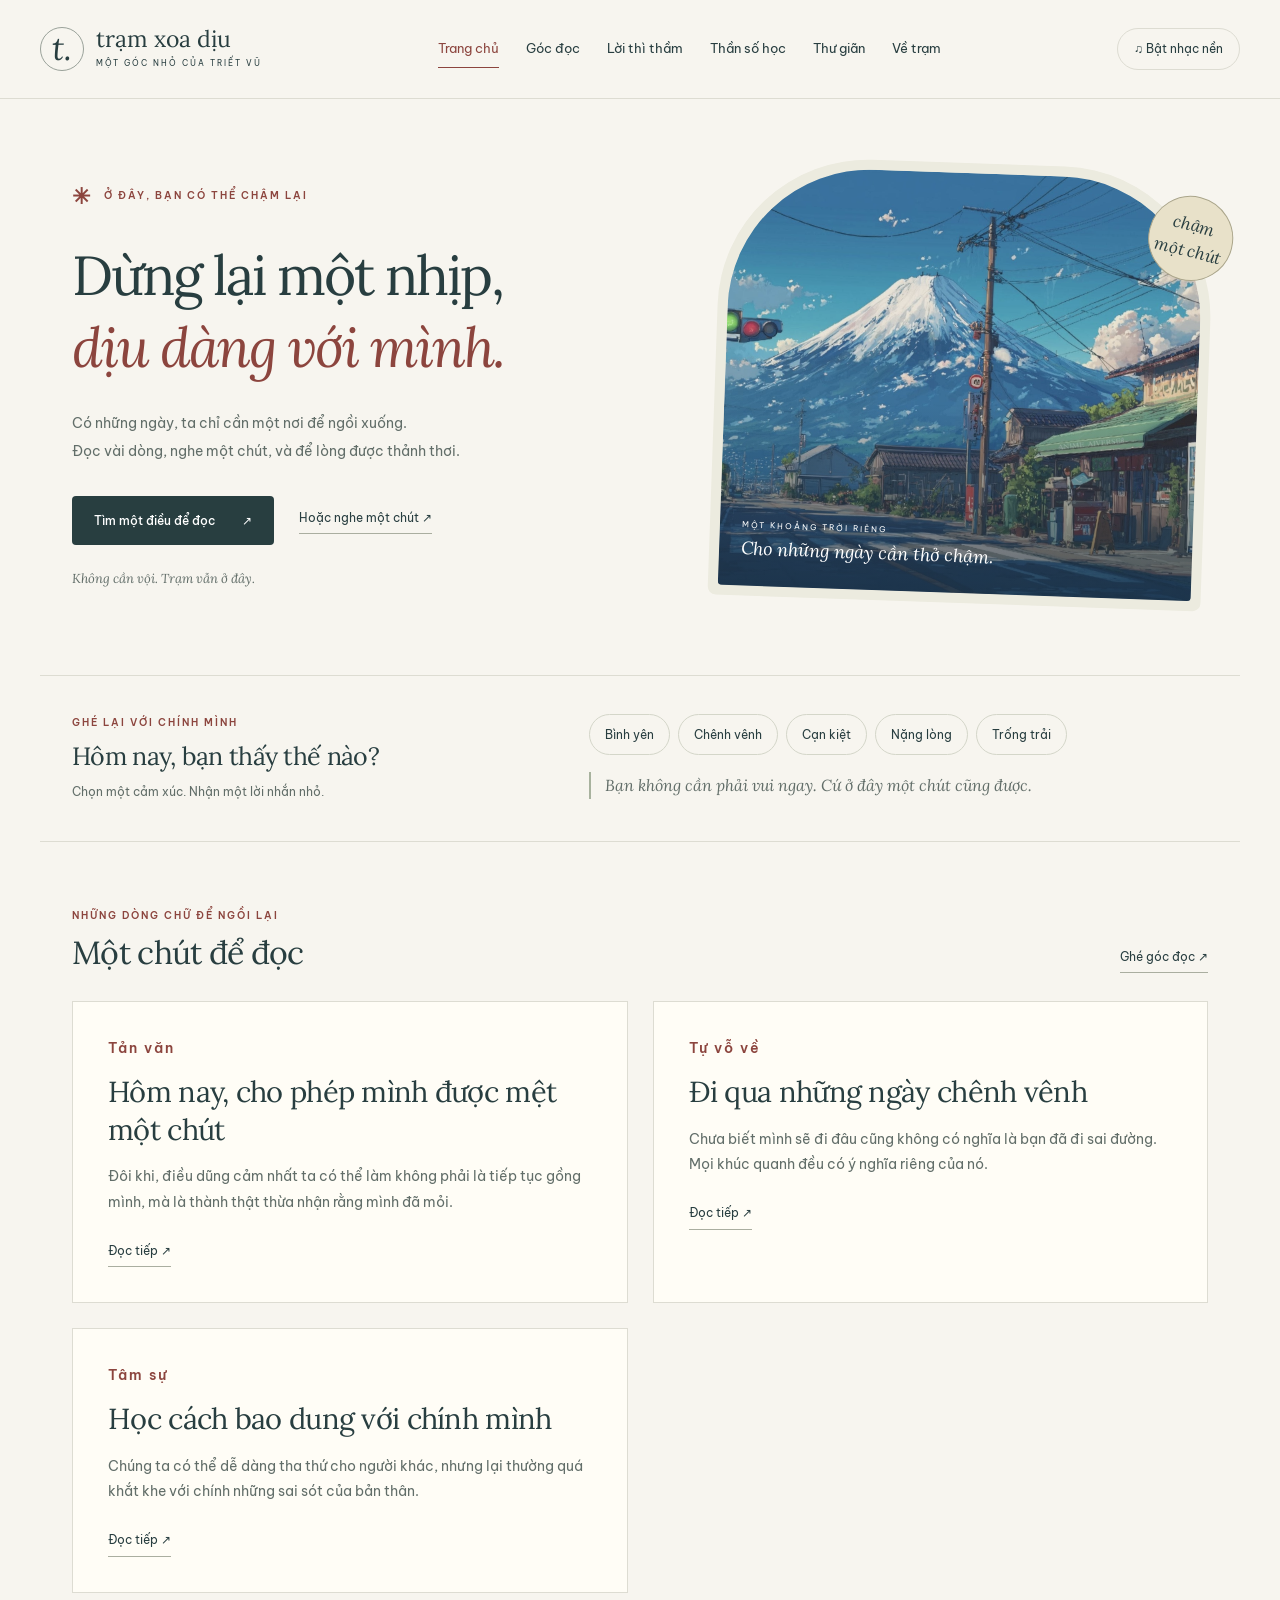
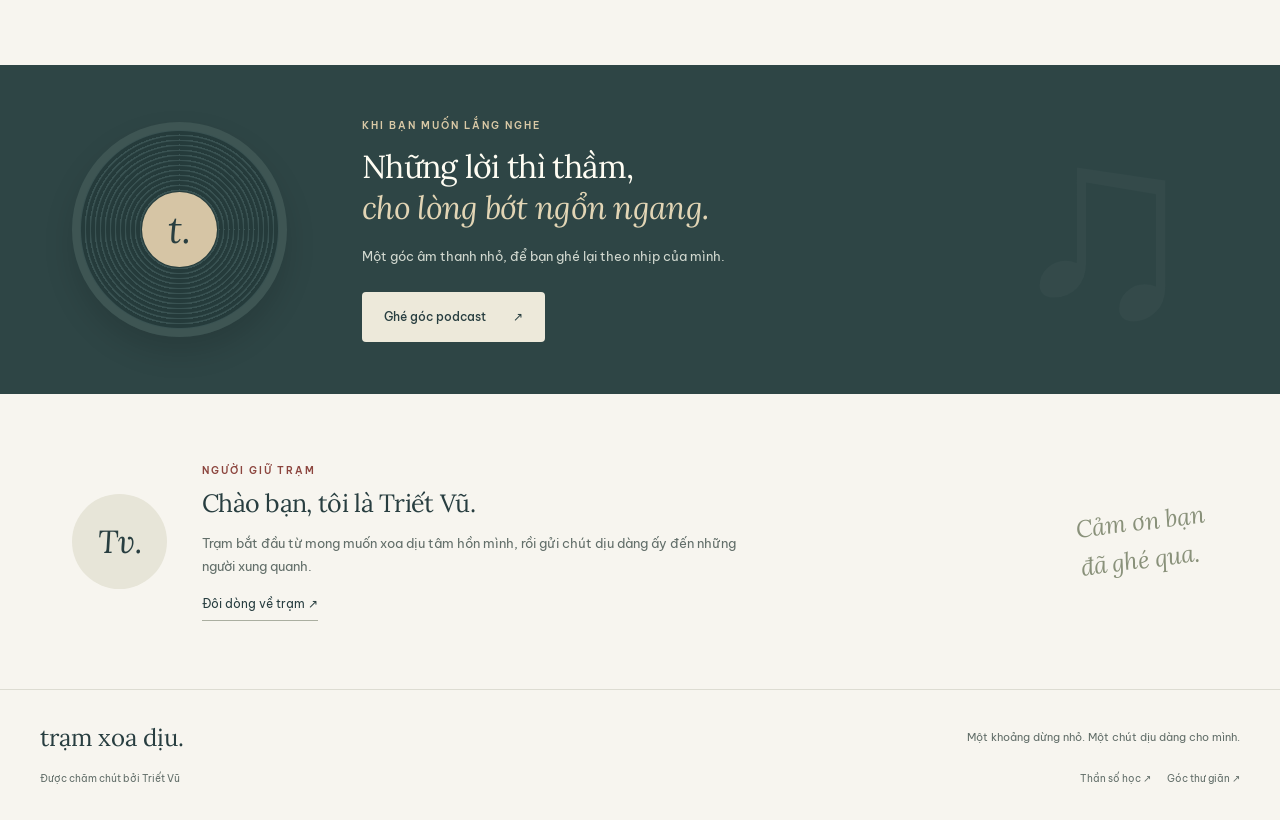
==== commit 60f9f6a9: "feat: add new pages and stylesheets for tram feature and content management" ====
--- a/index.html
+++ b/index.html
@@ -1,876 +1,5 @@
-<!doctype html>
-<html lang="vi">
-  <head>
-    <meta charset="UTF-8" />
-    <meta name="viewport" content="width=device-width, initial-scale=1.0" />
-    <title>Trạm Xoa Dịu Cảm Xúc</title>
-    <link rel="preconnect" href="https://fonts.googleapis.com" />
-    <link rel="preconnect" href="https://fonts.gstatic.com" crossorigin />
-    <link
-      href="https://fonts.googleapis.com/css2?family=Lora:ital,wght@0,400;0,500;0,600;1,500;1,600&family=Be+Vietnam+Pro:wght@300;400;500;600;700&display=swap"
-      rel="stylesheet"
-    />
-    <style>
-      :root {
-        --navy-950: #0c1b2e;
-        --navy-800: #1a365d;
-        --navy-700: #233f66;
-        --navy-600: #33517d;
-        --burgundy: #7a1c3d;
-        --burgundy-soft: #a84463;
-        --ivory: #f7f5f1;
-        --paper: #fffdfa;
-        --stone: #e9e5de;
-        --gray-600: #5b6572;
-        --gray-400: #8b93a1;
-        --white: #ffffff;
-        --serif: "Lora", "Times New Roman", serif;
-        --sans: "Be Vietnam Pro", "Segoe UI", sans-serif;
-      }
-
-      * {
-        box-sizing: border-box;
-      }
-
-      body {
-        margin: 0;
-        font-family: var(--sans);
-        background: var(--ivory);
-        color: var(--gray-600);
-        text-align: center;
-        overflow-x: hidden;
-        -webkit-font-smoothing: antialiased;
-      }
-
-      /* ---------- AMBIENT SIGNATURE: BREATHING ORBS ---------- */
-      .orb-field {
-        position: fixed;
-        inset: 0;
-        z-index: 0;
-        pointer-events: none;
-        overflow: hidden;
-      }
-      .orb {
-        position: absolute;
-        border-radius: 50%;
-        filter: blur(60px);
-        animation: breathe 9s ease-in-out infinite;
-      }
-      .orb-a {
-        width: 520px;
-        height: 520px;
-        top: -160px;
-        left: -140px;
-        background: radial-gradient(
-          circle,
-          rgba(26, 54, 93, 0.16),
-          transparent 70%
-        );
-        animation-delay: 0s;
-      }
-      .orb-b {
-        width: 460px;
-        height: 460px;
-        bottom: -180px;
-        right: -120px;
-        background: radial-gradient(
-          circle,
-          rgba(122, 28, 61, 0.13),
-          transparent 70%
-        );
-        animation-delay: 3s;
-      }
-      @keyframes breathe {
-        0%,
-        100% {
-          transform: scale(1);
-          opacity: 0.75;
-        }
-        50% {
-          transform: scale(1.18);
-          opacity: 1;
-        }
-      }
-
-      /* ---------- INTRO / SPLASH ---------- */
-      #intro-screen {
-        position: fixed;
-        inset: 0;
-        z-index: 9999;
-        display: flex;
-        flex-direction: column;
-        justify-content: center;
-        align-items: center; /* Vẫn canh giữa khối nội dung theo màn hình */
-        padding: 20px;
-        box-sizing: border-box;
-        background: var(--navy-950);
-        transition:
-          opacity 1.4s ease,
-          visibility 1.4s;
-      }
-
-      /* Hình nền bồ công anh chìm */
-      .intro-flower {
-        position: absolute;
-        top: 0;
-        left: 0;
-        width: 100%;
-        height: 100%;
-        object-fit: cover;
-        z-index: 0;
-        filter: blur(6px) brightness(0.9);
-        opacity: 0;
-        pointer-events: none;
-        animation:
-          bgFadeIn 2s ease forwards,
-          floatBg 15s ease-in-out infinite alternate;
-        animation-delay: 0s, 2s;
-      }
-      @keyframes bgFadeIn {
-        to {
-          opacity: 0.4;
-        }
-      }
-      @keyframes floatBg {
-        from {
-          transform: scale(1);
-        }
-        to {
-          transform: scale(1.08);
-        }
-      }
-
-      /* QUOTE SETUP CHO HIỆU ỨNG KARAOKE */
-      .intro-quote {
-        font-family: var(--serif);
-        font-size: 1.55em; /* Đã thu nhỏ chữ lại 1 chút */
-        font-weight: 400;
-        line-height: 2;
-        max-width: 800px;
-        text-align: left; /* Đã canh trái theo yêu cầu */
-        position: relative;
-        z-index: 2;
-        padding: 0 15px;
-      }
-
-      .intro-quote span[class^="line-"] {
-        display: block;
-        margin-bottom: 12px;
-      }
-
-      /* Set màu cho từng dòng */
-      .line-1 {
-        color: #93a3bd;
-      }
-      .line-2 {
-        color: #c3cfe3;
-      }
-      .line-3 {
-        margin-top: 26px !important;
-        text-align: center;
-        font-style: italic;
-        font-weight: 600;
-        font-size: 1.15em;
-        background: linear-gradient(90deg, #f4b6bf 0%, #f6d3c9 100%);
-        background-clip: text;
-        -webkit-background-clip: text;
-        -webkit-text-fill-color: transparent;
-      }
-
-      /* CSS cho từng chữ chạy karaoke */
-      .word {
-        opacity: 0.15; /* Làm mờ chữ khi chưa hát tới */
-        display: inline-block;
-        transition:
-          opacity 0.2s ease,
-          text-shadow 0.2s ease;
-      }
-      .word.active {
-        opacity: 1; /* Sáng lên khi bông tuyết nhảy vào */
-        text-shadow: 0 0 15px rgba(255, 255, 255, 0.4); /* Toả sáng nhẹ */
-      }
-
-      /* BÔNG TUYẾT KARAOKE */
-      #snowflake {
-        position: fixed;
-        font-size: 20px;
-        color: #fff;
-        text-shadow:
-          0 0 10px #fff,
-          0 0 20px #8ab4f8; /* Hiệu ứng sáng loé */
-        pointer-events: none;
-        z-index: 99999;
-        opacity: 0;
-        /* Chuyển động mượt theo trục ngang, trục dọc dùng keyframe */
-        transition:
-          left 0.15s linear,
-          top 0.15s ease-out;
-      }
-      .jump-anim {
-        animation: bounce-flake 0.2s ease-in-out;
-      }
-      @keyframes bounce-flake {
-        0% {
-          transform: translateY(0) scale(1);
-        }
-        50% {
-          transform: translateY(-16px) scale(1.3);
-        } /* Nhảy vút lên */
-        100% {
-          transform: translateY(0) scale(1);
-        }
-      }
-
-      /* Nút enter (sẽ được JS hiện ra sau) */
-      .btn-enter {
-        margin-top: 46px;
-        background: transparent;
-        color: var(--white);
-        border: 1px solid rgba(255, 255, 255, 0.35);
-        padding: 13px 42px;
-        font-family: var(--sans);
-        font-size: 0.95em;
-        letter-spacing: 1.5px;
-        text-transform: uppercase;
-        border-radius: 2px;
-        cursor: pointer;
-        transition: all 0.6s ease;
-        position: relative;
-        z-index: 2;
-      }
-      .btn-enter:hover {
-        background: var(--white);
-        color: var(--navy-950);
-        border-color: var(--white);
-        letter-spacing: 2px;
-      }
-
-      /* ---------- THANH ĐIỀU HƯỚNG (TOP NAV) ---------- */
-      .top-nav {
-        position: fixed;
-        top: 0;
-        left: 0;
-        width: 100%;
-        height: 72px;
-        display: flex;
-        justify-content: space-between;
-        align-items: center;
-        padding: 0 40px;
-        background: rgba(255, 253, 250, 0.7);
-        backdrop-filter: blur(16px);
-        -webkit-backdrop-filter: blur(16px);
-        border-bottom: 1px solid rgba(12, 27, 46, 0.05);
-        z-index: 9000;
-        opacity: 0;
-        visibility: hidden;
-        transition: all 1s ease;
-      }
-      .top-nav.show {
-        opacity: 1;
-        visibility: visible;
-      }
-      .nav-logo {
-        display: flex;
-        align-items: center;
-        gap: 12px;
-        text-decoration: none;
-      }
-      .nav-logo-img {
-        width: 38px;
-        height: 38px;
-        border-radius: 10px;
-        object-fit: cover;
-        box-shadow: 0 4px 10px rgba(12, 27, 46, 0.1);
-      }
-      .nav-logo-text {
-        font-family: var(--serif);
-        font-size: 1.15em;
-        font-weight: 600;
-        color: var(--navy-950);
-      }
-      .nav-links {
-        display: flex;
-        gap: 36px;
-      }
-      .nav-links a {
-        text-decoration: none;
-        font-family: var(--sans);
-        font-size: 15px;
-        font-weight: 500;
-        color: var(--gray-600);
-        transition: color 0.3s ease;
-        position: relative;
-      }
-      .nav-links a:hover {
-        color: var(--burgundy);
-      }
-      .nav-links a::after {
-        content: "";
-        position: absolute;
-        bottom: -6px;
-        left: 50%;
-        transform: translateX(-50%);
-        width: 0;
-        height: 2px;
-        background: var(--burgundy-soft);
-        transition: width 0.3s ease;
-      }
-      .nav-links a:hover::after {
-        width: 100%;
-      }
-      .nav-actions .btn-login {
-        text-decoration: none;
-        font-family: var(--sans);
-        font-size: 14px;
-        font-weight: 600;
-        color: var(--burgundy);
-        border: 1px solid rgba(122, 28, 61, 0.3);
-        padding: 8px 24px;
-        border-radius: 30px;
-        transition: all 0.3s ease;
-      }
-      .nav-actions .btn-login:hover {
-        background: var(--burgundy);
-        color: var(--white);
-        border-color: var(--burgundy);
-      }
-
-      /* ---------- MAIN STATION ---------- */
-      #main-station {
-        position: relative;
-        z-index: 1;
-        opacity: 0;
-        visibility: hidden;
-        transition: opacity 1.6s ease;
-        padding: 140px 20px 70px;
-        min-height: 100vh;
-      }
-
-      .station-header {
-        max-width: 640px;
-        margin: 0 auto 56px;
-      }
-      .eyebrow {
-        font-size: 0.78em;
-        letter-spacing: 3px;
-        text-transform: uppercase;
-        color: var(--burgundy);
-        font-weight: 600;
-        margin: 0 0 18px;
-      }
-      h1 {
-        font-family: var(--serif);
-        color: var(--navy-800);
-        font-size: 2.6em;
-        line-height: 1.25;
-        font-weight: 600;
-        margin: 0 0 20px;
-        letter-spacing: -0.5px;
-      }
-      .accent-italic {
-        font-style: italic;
-        color: var(--burgundy);
-        font-weight: 500;
-      }
-      p.intro-sub {
-        font-size: 1.08em;
-        line-height: 1.7;
-        color: var(--gray-600);
-        margin: 0 auto;
-        max-width: 480px;
-      }
-
-      /* ---------- MOOD SELECTOR ---------- */
-      .mood-panel {
-        max-width: 760px;
-        margin: 0 auto;
-      }
-      .btn-group {
-        display: flex;
-        justify-content: center;
-        gap: 12px;
-        flex-wrap: wrap;
-      }
-      .btn-mood {
-        position: relative;
-        overflow: hidden;
-        border: 1px solid rgba(122, 28, 61, 0.25);
-        padding: 13px 36px;
-        font-family: var(--sans);
-        font-size: 15px;
-        font-weight: 500;
-        border-radius: 40px;
-        cursor: pointer;
-        background: rgba(122, 28, 61, 0.08);
-        backdrop-filter: blur(8px);
-        -webkit-backdrop-filter: blur(8px);
-        color: var(--burgundy);
-        transition: all 0.35s ease;
-        box-shadow: 0 4px 12px rgba(122, 28, 61, 0.05);
-      }
-      .btn-mood:hover {
-        transform: translateY(-3px);
-        border-color: rgba(122, 28, 61, 0.5);
-        background: rgba(122, 28, 61, 0.15);
-        box-shadow: 0 10px 24px rgba(122, 28, 61, 0.15);
-      }
-      .btn-mood:active {
-        transform: translateY(-1px);
-      }
-      .btn-mood::before,
-      .btn-mood::after {
-        content: "♥";
-        position: absolute;
-        font-size: 11px;
-        color: rgba(122, 28, 61, 0.35);
-        transition: all 0.3s ease;
-      }
-      .btn-mood::before {
-        top: 8px;
-        left: 14px;
-        transform: rotate(-15deg);
-      }
-      .btn-mood::after {
-        bottom: 8px;
-        right: 14px;
-        transform: rotate(15deg);
-      }
-      .btn-mood:hover::before,
-      .btn-mood:hover::after {
-        color: rgba(122, 28, 61, 0.85);
-        transform: scale(1.15) rotate(0deg);
-      }
-
-      /* ---------- RESULT CARD ---------- */
-      #result-box {
-        position: relative;
-        margin: 64px auto 0;
-        padding: 56px 44px;
-        max-width: 660px;
-        display: none;
-        background: var(--paper);
-        border-radius: 6px;
-        border: 1px solid var(--stone);
-        box-shadow: 0 24px 60px rgba(12, 27, 46, 0.08);
-        animation: fadeIn 0.8s cubic-bezier(0.16, 1, 0.3, 1);
-      }
-      #result-box::before {
-        content: "";
-        position: absolute;
-        inset: -1px;
-        border-radius: 6px;
-        z-index: -1;
-        background: radial-gradient(
-          circle at 50% 0%,
-          rgba(122, 28, 61, 0.12),
-          transparent 60%
-        );
-        animation: breathe 6s ease-in-out infinite;
-      }
-      .quote-icon {
-        font-family: Georgia, serif;
-        font-size: 4em;
-        color: var(--navy-800);
-        opacity: 0.06;
-        position: absolute;
-        line-height: 1;
-      }
-      .quote-left {
-        top: 8px;
-        left: 18px;
-      }
-      .quote-right {
-        bottom: -14px;
-        right: 18px;
-        transform: rotate(180deg);
-      }
-      .quote {
-        font-family: var(--serif);
-        font-size: 1.45em;
-        font-style: italic;
-        font-weight: 500;
-        color: var(--navy-800);
-        line-height: 1.8;
-        padding: 0 24px;
-        position: relative;
-        z-index: 2;
-      }
-      .result-caption {
-        margin: 26px 0 0;
-        font-size: 0.82em;
-        letter-spacing: 1.5px;
-        text-transform: uppercase;
-        color: var(--gray-400);
-        font-weight: 600;
-      }
-      @keyframes fadeIn {
-        from {
-          opacity: 0;
-          transform: translateY(14px);
-        }
-        to {
-          opacity: 1;
-          transform: translateY(0);
-        }
-      }
-
-      /* ---------- RESPONSIVE TỐI ƯU CHO ĐIỆN THOẠI ---------- */
-      @media screen and (max-width: 768px) {
-        .intro-quote {
-          font-size: 0.95em;
-          padding: 0 12px;
-          text-align: left;
-        }
-        .btn-enter {
-          margin-top: 28px;
-          padding: 10px 28px;
-          font-size: 0.85em;
-        }
-        .top-nav {
-          padding: 0 12px;
-          height: 60px;
-        }
-        .nav-logo-img {
-          width: 32px;
-          height: 32px;
-        }
-        .nav-logo-text {
-          display: none;
-        }
-        .nav-links {
-          display: flex;
-          gap: 12px;
-        }
-        .nav-links a {
-          font-size: 13px;
-          font-weight: 600;
-          white-space: nowrap;
-        }
-        .nav-actions .btn-login {
-          padding: 6px 12px;
-          font-size: 12px;
-          white-space: nowrap;
-        }
-        #main-station {
-          padding: 90px 16px 50px;
-        }
-        .station-header {
-          margin-bottom: 36px;
-        }
-        h1 {
-          font-size: 1.7em;
-          margin-bottom: 12px;
-        }
-        p.intro-sub {
-          font-size: 0.95em;
-          line-height: 1.6;
-          padding: 0 8px;
-        }
-        .btn-group {
-          gap: 10px;
-        }
-        .btn-mood {
-          padding: 10px 16px;
-          font-size: 13.5px;
-          flex: 1 1 calc(50% - 10px);
-        }
-        #result-box {
-          margin-top: 40px;
-          padding: 32px 20px;
-        }
-        .quote-icon {
-          font-size: 2.5em;
-        }
-        .quote-left {
-          top: 4px;
-          left: 12px;
-        }
-        .quote-right {
-          bottom: -10px;
-          right: 12px;
-        }
-        .quote {
-          font-size: 1.1em;
-          line-height: 1.7;
-          padding: 0 8px;
-        }
-        .result-caption {
-          margin-top: 20px;
-          font-size: 0.75em;
-        }
-      }
-    </style>
-  </head>
-
-  <body>
-    <div class="orb-field" aria-hidden="true">
-      <div class="orb orb-a"></div>
-      <div class="orb orb-b"></div>
-    </div>
-
-    <!-- MÀN HÌNH CHÀO -->
-    <div id="intro-screen">
-      <img src="bo-cong-anh.jpg" alt="Bồ Công Anh" class="intro-flower" />
-
-      <div class="intro-quote">
-        <span class="line-1"
-          >"Giữa nhịp sống hối hả, đã bao lâu rồi bạn chưa tự cho mình một
-          khoảng lặng để dừng lại và chạm vào những tầng cảm xúc sâu thẳm
-          nhất?</span
-        >
-        <span class="line-2"
-          >Chào mừng bạn đến với trạm dừng này, nơi ta tạm gác lại thế gian để
-          ngồi xuống, lắng nghe và tự xoa dịu những vết xước trong tâm
-          hồn.</span
-        >
-        <span class="line-3">Hãy cùng tôi nhé..."</span>
-      </div>
-
-      <button class="btn-enter" onclick="enterStation()">Bước Vào Trạm</button>
-    </div>
-
-    <!-- THANH ĐIỀU HƯỚNG TRÊN CÙNG -->
-    <nav class="top-nav" id="top-nav">
-      <a href="index.html" class="nav-logo">
-        <img src="logo.jpg" alt="Trạm Chữa Lành" class="nav-logo-img" />
-        <span class="nav-logo-text">Vùng yêu Thương</span>
-      </a>
-
-      <div class="nav-links">
-        <a href="ve-du-an.html">Về dự án</a>
-        <a href="podcast.html">Lời thì thầm</a>
-      </div>
-
-      <div class="nav-actions">
-        <a href="dang-nang-cap.html" class="btn-login">Góc giải trí</a>
-      </div>
-    </nav>
-
-    <!-- TRÌNH PHÁT NHẠC NỀN ẨN -->
-    <audio id="bg-music" loop>
-      <source src="nhac-nen.m4a" type="audio/mpeg" />
-    </audio>
-
-    <!-- KHÔNG GIAN CHÍNH -->
-    <div id="main-station">
-      <div class="station-header">
-        <p class="eyebrow">Xoa Dịu Cảm Xúc</p>
-        <h1>
-          Dừng lại một nhịp,<br /><span class="accent-italic"
-            >lắng nghe chính mình.</span
-          >
-        </h1>
-        <p class="intro-sub">
-          Chọn cảm xúc đang hiện diện trong bạn lúc này. Vũ trụ sẽ gửi lại một
-          lời thì thầm, chỉ dành riêng cho khoảnh khắc này.
-        </p>
-      </div>
-
-      <div class="mood-panel">
-        <div class="btn-group">
-          <button class="btn-mood" onclick="showResult()">Bình Yên</button>
-          <button class="btn-mood" onclick="showResult()">Chênh Vênh</button>
-          <button class="btn-mood" onclick="showResult()">Cạn Kiệt</button>
-          <button class="btn-mood" onclick="showResult()">Nặng Lòng</button>
-          <button class="btn-mood" onclick="showResult()">Trống Trải</button>
-        </div>
-      </div>
-
-      <div id="result-box">
-        <div class="quote-icon quote-left">❝</div>
-        <div class="quote" id="quote-text"></div>
-        <div class="quote-icon quote-right">❝</div>
-        <p class="result-caption">Một lời nhắn dành riêng cho bạn</p>
-      </div>
-    </div>
-
-    <script>
-      // ==========================================
-      // [MỚI] HIỆU ỨNG KARAOKE VÀ BÔNG TUYẾT
-      // ==========================================
-      document.addEventListener("DOMContentLoaded", () => {
-        const lines = document.querySelectorAll(
-          '.intro-quote span[class^="line-"]',
-        );
-        let wordsArray = [];
-
-        // 1. Phân tách từng chữ để làm hiệu ứng
-        lines.forEach((line) => {
-          const text = line.innerText;
-          line.innerText = ""; // Xóa text cứng hiện tại
-
-          const words = text.split(" ");
-          words.forEach((w, index) => {
-            const span = document.createElement("span");
-            span.className = "word";
-            span.innerText = w;
-            line.appendChild(span);
-
-            // Giữ lại khoảng trắng giữa các chữ
-            if (index < words.length - 1) {
-              line.appendChild(document.createTextNode(" "));
-            }
-            wordsArray.push(span);
-          });
-        });
-
-        // 2. Tạo icon bông tuyết nhảy múa
-        const snowflake = document.createElement("div");
-        snowflake.id = "snowflake";
-        snowflake.innerHTML = "❄";
-        document.body.appendChild(snowflake);
-
-        const btnEnter = document.querySelector(".btn-enter");
-        let i = 0;
-
-        function playKaraoke() {
-          if (i >= wordsArray.length) {
-            snowflake.style.opacity = "0"; // Hát xong ẩn bông tuyết
-            return;
-          }
-
-          if (i === 0) snowflake.style.opacity = "1";
-
-          const currentWord = wordsArray[i];
-          currentWord.classList.add("active");
-
-          // Lấy tọa độ chữ hiện tại để di chuyển bông tuyết tới
-          const rect = currentWord.getBoundingClientRect();
-
-          // Canh giữa chữ, bay lơ lửng trên đầu xíu
-          snowflake.style.left = rect.left + rect.width / 2 - 10 + "px";
-          snowflake.style.top = rect.top - 20 + "px";
-
-          // Kích hoạt hiệu ứng nhảy (reset class để chạy lại animation)
-          snowflake.classList.remove("jump-anim");
-          void snowflake.offsetWidth; // Force reflow
-          snowflake.classList.add("jump-anim");
-
-          // Tính toán tốc độ hát: chữ dài thì chờ lâu hơn 1 chút
-          const wordLength = currentWord.innerText.length;
-          let delay = 100 + wordLength * 35;
-
-          // Nếu qua dòng mới (tọa độ Y bị rớt xuống), ngưng lại 1 nhịp cho cảm xúc
-          if (
-            i > 0 &&
-            rect.top > wordsArray[i - 1].getBoundingClientRect().top + 10
-          ) {
-            delay += 400;
-          }
-
-          i++;
-          setTimeout(playKaraoke, delay);
-        }
-
-        // Đợi background mờ lên 1.5s rồi mới bắt đầu hát
-        setTimeout(playKaraoke, 1500);
-      });
-
-      // ==========================================
-      // LOGIC DATA TỪ GOOGLE SHEET (GIỮ NGUYÊN)
-      // ==========================================
-      const sheetUrl =
-        "https://docs.google.com/spreadsheets/d/e/2PACX-1vSPAEHTWjEtEIhKxMS6E05VrdKLOwIQkqaJunBu36ofJfncPpX6ro2uEuQiaj8AhrcvVAMXAXGh1SOn/pub?gid=1845686369&single=true&output=tsv";
-
-      let allQuotes = [];
-      let shuffledQuotes = [];
-      const STORAGE_KEY = "seenQuotes_TramCamXuc";
-
-      function shuffleDeck(array) {
-        let currentIndex = array.length,
-          randomIndex;
-        while (currentIndex != 0) {
-          randomIndex = Math.floor(Math.random() * currentIndex);
-          currentIndex--;
-          [array[currentIndex], array[randomIndex]] = [
-            array[randomIndex],
-            array[currentIndex],
-          ];
-        }
-        return array;
-      }
-
-      function prepareQuotes() {
-        let seenQuotes = JSON.parse(localStorage.getItem(STORAGE_KEY)) || [];
-        let unseenQuotes = allQuotes.filter(
-          (item) => !seenQuotes.includes(item.quote),
-        );
-
-        if (unseenQuotes.length === 0) {
-          seenQuotes = [];
-          localStorage.setItem(STORAGE_KEY, JSON.stringify(seenQuotes));
-          unseenQuotes = [...allQuotes];
-        }
-
-        shuffledQuotes = [...unseenQuotes];
-        shuffleDeck(shuffledQuotes);
-      }
-
-      async function fetchMoodData() {
-        try {
-          const response = await fetch(sheetUrl);
-          const textData = await response.text();
-          const lines = textData.split("\n");
-
-          for (let i = 1; i < lines.length; i++) {
-            const cols = lines[i].split("\t");
-            if (cols.length >= 2) {
-              const quoteText = cols[1] ? cols[1].trim() : "";
-              if (quoteText !== "") allQuotes.push({ quote: quoteText });
-            }
-          }
-          prepareQuotes();
-        } catch (error) {
-          console.error("Lỗi kéo data:", error);
-        }
-      }
-
-      fetchMoodData();
-
-      function showResult() {
-        if (allQuotes.length === 0) {
-          alert("Không gian đang được kết nối, vui lòng đợi giây lát...");
-          return;
-        }
-
-        if (shuffledQuotes.length === 0) {
-          prepareQuotes();
-        }
-
-        const randomItem = shuffledQuotes.pop();
-
-        let seenQuotes = JSON.parse(localStorage.getItem(STORAGE_KEY)) || [];
-        seenQuotes.push(randomItem.quote);
-        localStorage.setItem(STORAGE_KEY, JSON.stringify(seenQuotes));
-
-        document.getElementById("quote-text").innerHTML = randomItem.quote;
-        document.getElementById("result-box").style.display = "block";
-        document
-          .getElementById("result-box")
-          .scrollIntoView({ behavior: "smooth", block: "center" });
-      }
-
-      // ==========================================
-      // LOGIC VÀO TRẠM (CHUYỂN MÀN HÌNH)
-      // ==========================================
-      function enterStation() {
-        const intro = document.getElementById("intro-screen");
-        const main = document.getElementById("main-station");
-        const topNav = document.getElementById("top-nav");
-
-        const audio = document.getElementById("bg-music");
-        audio.volume = 0.5;
-        audio.play().catch((e) => console.log("Chưa thể phát nhạc tự động"));
-
-        intro.style.opacity = "0";
-
-        setTimeout(() => {
-          intro.style.visibility = "hidden";
-          main.style.visibility = "visible";
-          main.style.opacity = "1";
-          topNav.classList.add("show");
-        }, 1400);
-      }
-    </script>
-  </body>
-</html>
+<!doctype html><html lang="vi"><head><meta charset="utf-8"><meta name="viewport" content="width=device-width,initial-scale=1"><meta name="description" content="Một góc đọc và lắng nghe của Triết Vũ. Những lời nhắn nhẹ nhàng, câu chuyện và podcast để dừng lại một nhịp."><meta name="theme-color" content="#f7f5ef"><title>Một khoảng dừng cho mình · Trạm xoa dịu cảm xúc</title><link rel="icon" href="logo.webp"><link rel="preconnect" href="https://fonts.googleapis.com"><link rel="preconnect" href="https://fonts.gstatic.com" crossorigin><link href="https://fonts.googleapis.com/css2?family=Be+Vietnam+Pro:wght@400;500;600;700&family=Lora:ital,wght@0,400;0,500;0,600;1,400;1,500&display=swap" rel="stylesheet"><link rel="stylesheet" href="tram.css"><script src="noi-dung.js" defer></script><script src="tram.js" defer></script></head><body data-page="home"><a class="skip" href="#main">Đến nội dung chính</a><header class="header"><a class="brand" href="index.html"><span class="brand-mark" aria-hidden="true">t.</span><span>trạm xoa dịu<span class="brand-sub">MỘT GÓC NHỎ CỦA TRIẾT VŨ</span></span></a><nav aria-label="Điều hướng chính"><a href="index.html" data-page="home">Trang chủ</a><a href="bai-viet.html" data-page="read">Góc đọc</a><a href="podcast.html" data-page="listen">Lời thì thầm</a><a href="numerology.html" data-page="numerology">Thần số học</a><a href="thu-gian.html" data-page="relax">Thư giãn</a><a href="ve-du-an.html" data-page="about">Về trạm</a></nav><button class="sound" id="sound-toggle" aria-pressed="false">♫ <span>Bật nhạc nền</span></button></header><main id="main"><section class="hero wrap"><div class="hero-copy"><p class="eyebrow"><span class="tiny-sun">✳</span> Ở ĐÂY, BẠN CÓ THỂ CHẬM LẠI</p><h1>Dừng lại một nhịp,<br><em>dịu dàng với mình.</em></h1><p class="lead">Có những ngày, ta chỉ cần một nơi để ngồi xuống.<br class="desktop"> Đọc vài dòng, nghe một chút, và để lòng được thảnh thơi.</p><div class="hero-actions"><a class="button primary" href="#goc-doc">Tìm một điều để đọc <span>↗</span></a><a class="text-link" href="podcast.html">Hoặc nghe một chút <span>↗</span></a></div><p class="small-note">Không cần vội. Trạm vẫn ở đây.</p></div><figure class="hero-picture"><img src="bo-cong-anh.jpg" alt="Một con phố yên tĩnh dưới bầu trời xanh và ngọn núi phía xa" fetchpriority="high"><figcaption><span>MỘT KHOẢNG TRỜI RIÊNG</span><i>Cho những ngày cần thở chậm.</i></figcaption><span class="picture-stamp" aria-hidden="true">chậm<br>một chút</span></figure></section>
+<section class="mood-section wrap" aria-labelledby="mood-title"><div><p class="eyebrow">GHÉ LẠI VỚI CHÍNH MÌNH</p><h2 id="mood-title">Hôm nay, bạn thấy thế nào?</h2><p>Chọn một cảm xúc. Nhận một lời nhắn nhỏ.</p></div><div class="mood-side"><div id="moods" class="moods"></div><div id="mood-result" class="mood-result" role="status"><p>Bạn không cần phải vui ngay. Cứ ở đây một chút cũng được.</p></div></div></section>
+<section class="wrap reading-section" id="goc-doc"><div class="section-top"><div><p class="eyebrow">NHỮNG DÒNG CHỮ ĐỂ NGỒI LẠI</p><h2>Một chút để đọc</h2></div><a class="text-link" href="bai-viet.html">Ghé góc đọc ↗</a></div><div id="home-posts"><a class="letter-feature" href="ve-du-an.html"><div class="letter-art" aria-hidden="true"><span>gửi bạn,</span><div class="letter-lines"></div><i>một chút dịu dàng.</i></div><div class="letter-copy"><p class="eyebrow">LỜI NGỎ · TRIẾT VŨ</p><h3>Vì sao có một trạm<br>xoa dịu cảm xúc?</h3><p>Tôi tạo ra trang web này như một trạm dừng chân bình yên, trước hết là để xoa dịu tâm hồn mình, sau là để vỗ về những người thân yêu xung quanh.</p><span class="text-link">Đọc lời ngỏ <span>↗</span></span></div></a></div></section>
+<section class="listen-band"><div class="wrap listen-inner"><div class="record" aria-hidden="true"><span>t.</span></div><div><p class="eyebrow">KHI BẠN MUỐN LẮNG NGHE</p><h2>Những lời thì thầm,<br><em>cho lòng bớt ngổn ngang.</em></h2><p>Một góc âm thanh nhỏ, để bạn ghé lại theo nhịp của mình.</p><a class="button light" href="podcast.html">Ghé góc podcast <span>↗</span></a></div><span class="listen-number" aria-hidden="true">♫</span></div></section>
+<section class="wrap author-note"><span class="author-monogram" aria-hidden="true">Tv.</span><div><p class="eyebrow">NGƯỜI GIỮ TRẠM</p><h2>Chào bạn, tôi là Triết Vũ.</h2><p>Trạm bắt đầu từ mong muốn xoa dịu tâm hồn mình, rồi gửi chút dịu dàng ấy đến những người xung quanh.</p><a class="text-link" href="ve-du-an.html">Đôi dòng về trạm ↗</a></div><span class="handwritten" aria-hidden="true">Cảm ơn bạn<br>đã ghé qua.</span></section></main><footer class="footer"><a class="footer-brand" href="index.html">trạm xoa dịu.</a><p>Một khoảng dừng nhỏ. Một chút dịu dàng cho mình.</p><div><span>Được chăm chút bởi Triết Vũ</span><div><a href="numerology.html" style="margin-right:16px;">Thần số học ↗</a><a href="thu-gian.html">Góc thư giãn ↗</a></div></div></footer><audio id="ambient" src="nhac-nen.m4a" preload="none" loop></audio><p id="audio-status" class="audio-status" role="status"></p></body></html>
--- a/tram.css
+++ b/tram.css
@@ -0,0 +1,64 @@
+:root{--paper:#f7f5ef;--ink:#283e40;--muted:#626e69;--accent:#8c453e;--line:#dddcd2;--serif:'Lora',Georgia,serif;--sans:'Be Vietnam Pro',sans-serif}*{box-sizing:border-box}html{scroll-behavior:smooth;scroll-padding-top:24px}body{margin:0;background:var(--paper);color:var(--ink);font:15px/1.8 var(--sans)}a{color:inherit;text-decoration:none}button,a,audio{-webkit-tap-highlight-color:transparent}button{font:inherit;cursor:pointer}button:disabled{cursor:wait}a:focus-visible,button:focus-visible{outline:3px solid var(--accent);outline-offset:5px}img{max-width:100%;display:block}h1,h2,h3,p,figure{margin:0}h1,h2,h3{font-family:var(--serif);font-weight:400;line-height:1.3}h1{font-size:clamp(38px,4.3vw,64px);letter-spacing:-2px}h2{font-size:32px;letter-spacing:-.7px}h3{font-size:34px;letter-spacing:-.6px}em{font-weight:400;color:var(--accent)}p{color:var(--muted)}.wrap{max-width:1200px;margin-inline:auto;padding-inline:32px}.header{max-width:1360px;margin:auto;padding:25px 40px;display:flex;align-items:center;justify-content:space-between;gap:26px;border-bottom:1px solid var(--line)}.brand{display:flex;align-items:center;gap:12px;font:23px/1.2 var(--serif);flex-shrink:0}.brand-mark{display:grid;place-items:center;border:1px solid #9aa29a;border-radius:50%;width:44px;height:44px;font-style:italic;font-size:33px}.brand-sub{display:block;font:8px/2.5 var(--sans);letter-spacing:2px}.header nav{display:flex;gap:27px;font-size:13px}.header nav a{padding:7px 0;border-bottom:1px solid transparent}.header nav a[aria-current],.header nav a:hover{color:var(--accent);border-color:var(--accent)}.sound{background:transparent;border:1px solid var(--line);border-radius:30px;padding:9px 16px;font-size:12px;white-space:nowrap;color:var(--ink)}.sound[aria-pressed=true]{background:var(--ink);color:white}.hero{display:grid;grid-template-columns:1.2fr 1fr;gap:52px;align-items:center;padding-top:64px;padding-bottom:72px}.eyebrow{font:10px/1.7 var(--sans);letter-spacing:2px;color:var(--accent);font-weight:600}.tiny-sun{font-size:22px;vertical-align:middle;margin-right:8px}.hero h1{margin:25px 0}.lead{font-size:14px;line-height:2}.hero-actions{display:flex;gap:25px;align-items:center;margin-top:31px}.button{display:inline-flex;align-items:center;justify-content:space-between;gap:27px;padding:14px 22px;border-radius:4px;font-size:12px;font-weight:500;transition:background .2s,transform .2s}.button:hover{transform:translateY(-2px)}.primary{background:var(--ink);color:white}.primary:hover{background:#3a5551}.text-link{font-size:12px;border-bottom:1px solid #aaaea0;padding-bottom:5px;display:inline-block}.text-link:hover{color:var(--accent)}.small-note{font:italic 13px var(--serif);margin-top:25px}.hero-picture{height:440px;position:relative;padding:10px;background:#ecebdf;border-radius:150px 150px 8px 8px;transform:rotate(2deg)}.hero-picture img{width:100%;height:100%;object-fit:cover;border-radius:142px 142px 4px 4px;filter:saturate(.65)}.hero-picture:after{content:'';position:absolute;inset:10px;border-radius:142px 142px 4px 4px;background:linear-gradient(transparent 55%,#152e40aa);pointer-events:none}.hero-picture figcaption{position:absolute;bottom:33px;left:32px;z-index:1;color:white}.hero-picture figcaption span{display:block;font-size:8px;letter-spacing:2px;margin-bottom:4px}.hero-picture figcaption i{font:italic 18px var(--serif)}.picture-stamp{position:absolute;right:-20px;top:25px;border:1px solid #aaa58a;background:#e8e1c9;border-radius:50%;width:85px;height:85px;display:grid;align-content:center;text-align:center;font:italic 17px/1.5 var(--serif);transform:rotate(12deg);z-index:2}.mood-section{display:grid;grid-template-columns:1fr 1.3fr;gap:40px;padding-block:38px;border-top:1px solid var(--line);border-bottom:1px solid var(--line)}.mood-section h2{font-size:25px;margin:9px 0}.mood-section p:not(.eyebrow){font-size:12px}.moods{display:flex;gap:8px;flex-wrap:wrap}.mood-button{border:1px solid #d4d6c9;border-radius:30px;padding:9px 15px;background:transparent;color:var(--ink);font-size:12px}.mood-button:hover,.mood-button[aria-pressed=true]{background:var(--ink);color:white;border-color:var(--ink)}.mood-result{margin-top:17px;padding-left:14px;border-left:2px solid #a8b29e}.mood-result p{font:italic 16px/1.7 var(--serif)!important}.reading-section{padding-top:65px;padding-bottom:72px}.section-top{display:flex;align-items:end;justify-content:space-between;gap:20px;margin-bottom:28px}.section-top h2{margin-top:8px}.letter-feature{display:grid;grid-template-columns:.9fr 1.2fr;background:#eeeee5;border:1px solid #e0e1d6;transition:box-shadow .2s}.letter-feature:hover{box-shadow:0 8px 30px #283e4010}.letter-art{margin:30px;min-height:265px;background:#faf8ef;box-shadow:3px 5px 0 #d7d9c955;padding:35px 38px;transform:rotate(-3deg);display:flex;flex-direction:column;justify-content:center}.letter-art>span{font:italic 36px var(--serif);color:var(--accent)}.letter-lines{height:56px;margin:24px 0;background:repeating-linear-gradient(transparent 0 17px,#d7d8cd 17px 18px)}.letter-art>i{align-self:end;font:italic 15px var(--serif)}.letter-copy{padding:42px 48px 42px 20px}.letter-copy h3{margin:12px 0 18px}.letter-copy>p:not(.eyebrow){font-size:13px;max-width:450px}.letter-copy .text-link{margin-top:25px}.listen-band{background:#2e4545;color:#fffdf3;overflow:hidden}.listen-inner{display:flex;align-items:center;gap:75px;padding-block:52px;position:relative}.listen-inner .eyebrow{color:#d9c9a6}.listen-inner h2{margin:12px 0 16px}.listen-inner em{color:#e2d5b5}.listen-inner p:not(.eyebrow){color:#d2d9d0;font-size:13px}.light{background:#ede9da;color:var(--ink);margin-top:24px}.record{flex-shrink:0;width:215px;height:215px;border-radius:50%;background:repeating-radial-gradient(circle,#253b3b 0 3px,#395252 4px 5px);display:grid;place-items:center;box-shadow:0 15px 30px #0002;border:8px solid #3e5553}.record span{width:75px;height:75px;border-radius:50%;background:#d6c5a5;color:var(--ink);display:grid;place-items:center;font:italic 38px var(--serif)}.listen-number{position:absolute;right:40px;bottom:-60px;font-size:260px;color:#ffffff07}.author-note{display:flex;gap:35px;align-items:center;padding-block:68px}.author-monogram{background:#e7e5d8;border-radius:50%;width:95px;height:95px;flex-shrink:0;display:grid;place-items:center;font:italic 32px var(--serif)}.author-note h2{font-size:25px;margin:8px 0 12px}.author-note p:not(.eyebrow){max-width:560px;font-size:13px}.author-note .text-link{margin-top:15px}.handwritten{margin-left:auto;font:italic 24px/1.6 var(--serif);transform:rotate(-7deg);color:#89917a;white-space:nowrap}.footer{border-top:1px solid var(--line);max-width:1280px;margin:auto;padding:32px 40px;display:grid;grid-template-columns:auto 1fr;gap:5px 30px;align-items:center}.footer-brand{font:24px var(--serif)}.footer>p{font-size:11px;text-align:right}.footer>div{grid-column:1/-1;display:flex;justify-content:space-between;font-size:10px;color:var(--muted);margin-top:12px}.page-heading{padding-block:65px 45px;text-align:center}.page-heading h1{margin:17px 0 20px}.page-heading>p:last-child{font-size:14px}.about-letter{max-width:760px;margin:0 auto 80px;background:#fffdf7;border:1px solid var(--line);padding:55px 65px}.about-letter p{margin-top:24px;font:17px/2 var(--serif)}.about-letter .signature{font:italic 30px var(--serif);color:var(--accent);margin:30px 0}.about-letter .text-link{margin-top:20px}.podcast-layout{display:grid;grid-template-columns:250px 1fr;gap:60px;padding-bottom:75px}.podcast-aside .record{width:180px;height:180px;margin:20px 0 28px}.podcast-aside h2{font-size:27px}.podcast-aside p{font-size:13px;margin:15px 0 23px}.player-box{background:#e9ebdf;border:1px solid #dbdfd0;padding:24px;margin-bottom:14px;border-radius:6px}.player-box h2{font-size:21px;margin:7px 0 17px}.player-box audio{width:100%;display:block}.player-box #player-status{font-size:12px}.episode{display:flex;gap:20px;align-items:center;border-bottom:1px solid var(--line);padding:24px 10px}.episode-number{font:italic 20px var(--serif);color:#909982}.episode-copy{flex:1}.episode h3{font:18px/1.5 var(--serif);letter-spacing:0}.episode p{font-size:11px;margin-top:5px}.episode button{border:1px solid var(--line);border-radius:50%;width:43px;height:43px;color:var(--ink);background:transparent;flex-shrink:0}.episode.active{background:#eceee4}.episode.active button{background:var(--ink);color:white}.post-grid{display:grid;grid-template-columns:repeat(2,1fr);gap:25px}.post-card{border:1px solid var(--line);padding:35px;display:block;background:#fffdf6}.post-card h2{font-size:29px;margin:12px 0 16px}.post-card>p{font-size:14px}.post-card .text-link{margin-top:25px}.post-card:hover{border-color:#89917a}.article-body{margin-top:55px}.article-body h1{font-size:40px;margin-top:15px}.article-body .eyebrow{font:10px var(--sans)}.article-body .article-meta{font:12px var(--sans)}.empty-note{padding:25px 0}.skip{position:absolute;top:-100px;left:20px;z-index:10;background:white;padding:10px}.skip:focus{top:10px}.audio-status:empty{display:none}.audio-status{position:fixed;bottom:15px;left:20px;right:20px;padding:12px;background:var(--ink);color:white;z-index:10;font-size:13px}
+@media(min-width:1450px){.hero{padding-block:80px}.hero-picture{height:470px}}
+@media(max-width:1050px){.header{padding:22px 25px;gap:15px}.header nav{gap:16px}.brand{font-size:20px}.sound{padding:8px 12px}.hero{gap:30px}.hero-actions{flex-wrap:wrap;gap:18px}.hero-picture{height:410px}.mood-section{grid-template-columns:1fr}.mood-side{max-width:100%}.handwritten{display:none}.letter-copy{padding-right:30px}.podcast-layout{gap:35px}}
+@media(max-width:760px){.wrap{padding-inline:22px}.header{padding:18px 22px 12px;flex-wrap:wrap}.brand{font-size:20px}.brand-sub{font-size:7px;letter-spacing:1.7px}.brand-mark{width:38px;height:38px}.header nav{order:3;flex-basis:100%;justify-content:space-between;gap:10px;font-size:12px;margin-top:7px}.sound{font-size:11px}.hero{grid-template-columns:1fr;padding-top:38px;padding-bottom:40px;gap:35px}.hero h1{font-size:42px;letter-spacing:-1.6px}.eyebrow{font-size:9px;letter-spacing:1.6px}.hero h1{margin:18px 0}.lead{font-size:13px}.hero-actions{margin-top:23px}.hero-picture{height:320px;max-width:480px;width:calc(100% - 12px);margin:auto;transform:rotate(1deg)}.picture-stamp{right:-12px;width:70px;height:70px;font-size:14px}.hero-picture figcaption i{font-size:16px}.mood-section{padding-block:29px;gap:22px;margin-inline:22px;padding-inline:0}.mood-section h2{font-size:26px}.mood-button{font-size:11px;padding:8px 12px}.reading-section{padding-top:38px;padding-bottom:40px}.section-top h2{font-size:27px}.section-top>.text-link{font-size:10px;white-space:nowrap}.letter-feature{grid-template-columns:1fr}.letter-art{min-height:180px;margin:25px 32px 5px;padding:20px 30px}.letter-lines{height:36px;margin:18px 0}.letter-copy{padding:28px}.letter-copy h3{font-size:29px}.listen-inner{gap:25px;flex-direction:column;align-items:flex-start;padding-block:35px}.record{width:120px;height:120px}.record span{width:48px;height:48px;font-size:28px}.listen-inner h2{font-size:29px}.author-note{gap:18px;align-items:flex-start;padding-block:40px}.author-monogram{width:52px;height:52px;font-size:22px}.author-note h2{font-size:23px}.footer{padding:25px 22px;display:block}.footer>p{text-align:left;margin-top:12px}.footer>div{gap:15px;line-height:1.7}.page-heading{padding-block:40px 30px}.page-heading h1{font-size:39px;letter-spacing:-1.4px}.about-letter{margin:0 18px 40px;padding:30px 25px}.about-letter p{font-size:16px;line-height:1.95}.podcast-layout{grid-template-columns:1fr;gap:25px}.podcast-aside{display:none}.player-box{padding:18px}.player-box h2{font-size:19px}.episode{gap:13px;padding:20px 0}.episode h3{font-size:16px}.episode-number{font-size:16px}.episode button{width:38px;height:38px}.post-grid{grid-template-columns:1fr}.post-card{padding:27px}.article-body{margin-top:25px}.article-body h1{font-size:33px}}
+@media(prefers-reduced-motion:reduce){html{scroll-behavior:auto}*,*:before,*:after{transition:none!important;animation:none!important}}
+
+/* ---------- TIỆN ÍCH NÂNG CAO CHO PODCAST ---------- */
+.player-toolbar{display:flex;align-items:center;justify-content:space-between;flex-wrap:wrap;gap:12px;margin-top:16px;padding-top:14px;border-top:1px dashed var(--line);font-size:12px}
+.player-controls-group{display:flex;align-items:center;gap:8px;flex-wrap:wrap}
+.player-btn{background:#f7f5ef;border:1px solid var(--line);border-radius:20px;padding:6px 14px;font-size:12px;color:var(--ink);transition:all .2s ease;display:inline-flex;align-items:center;gap:5px;cursor:pointer}
+.player-btn:hover,.player-btn.active{background:var(--ink);color:#fff;border-color:var(--ink)}
+.player-select{background:#f7f5ef;border:1px solid var(--line);border-radius:20px;padding:6px 12px;font-size:12px;color:var(--ink);font-family:inherit;outline:none;cursor:pointer;transition:border-color .2s}
+.player-select:focus{border-color:var(--accent)}
+.player-time{font-family:var(--serif);font-style:italic;font-size:13px;color:var(--muted);letter-spacing:.5px}
+.timer-badge{font-size:11px;color:var(--accent);font-weight:500;display:inline-flex;align-items:center;gap:4px;background:#fdf3f0;border:1px solid #ebd3cd;padding:3px 9px;border-radius:12px}
+
+/* ---------- GIAO DIỆN GÓC THƯ GIÃN (thu-gian.html) ---------- */
+.relax-layout{display:grid;grid-template-columns:320px 1fr;gap:40px;padding-bottom:70px;align-items:flex-start}
+.relax-menu{background:#fffdf7;border:1px solid var(--line);border-radius:6px;padding:24px;position:sticky;top:30px;max-height:calc(100vh - 60px);overflow-y:auto}
+.relax-menu h3{font-size:20px;margin-bottom:16px;color:var(--ink)}
+.category-group{margin-bottom:18px}
+.category-header{font-size:11px;letter-spacing:1.5px;text-transform:uppercase;color:var(--accent);font-weight:600;padding:8px 0 6px;border-bottom:1px solid #ecebe2;margin-bottom:8px;display:flex;justify-content:space-between;align-items:center}
+.story-item{display:block;padding:9px 12px;border-radius:4px;font-size:13px;color:var(--ink);transition:background .2s,color .2s;cursor:pointer;margin-bottom:3px}
+.story-item:hover,.story-item.active{background:#eceee4;color:var(--accent);font-weight:500}
+.relax-content{background:#fffdf7;border:1px solid var(--line);border-radius:6px;padding:40px 48px;min-height:480px}
+.story-title{font-size:32px;margin:10px 0 16px;color:var(--ink)}
+.story-body{font-size:15px;line-height:2;color:#3b4b47}
+.story-body p{margin-bottom:20px;color:inherit}
+.story-body img{border-radius:4px;margin:20px auto;box-shadow:0 4px 16px rgba(40,62,64,0.08);cursor:zoom-in;transition:transform .2s;max-width:100%}
+.story-body img:hover{transform:scale(1.01)}
+.story-meta{font-size:12px;color:var(--muted);margin-bottom:24px;padding-bottom:16px;border-bottom:1px solid var(--line)}
+.relax-shortcut-card{margin-top:40px;background:#ecefe5;border:1px solid #d9decb;border-radius:6px;padding:28px;text-align:center}
+.relax-shortcut-card h4{font-family:var(--serif);font-size:22px;margin:0 0 10px}
+
+/* Modal Phóng To Ảnh */
+.image-modal{display:none;position:fixed;inset:0;z-index:999;background:rgba(20,32,33,0.85);backdrop-filter:blur(8px);-webkit-backdrop-filter:blur(8px);justify-content:center;align-items:center;padding:30px;cursor:zoom-out}
+.image-modal.active{display:flex}
+.image-modal img{max-width:90vw;max-height:90vh;object-fit:contain;border-radius:6px;box-shadow:0 12px 40px rgba(0,0,0,0.4)}
+.modal-close-btn{position:absolute;top:24px;right:28px;background:transparent;border:1px solid rgba(255,255,255,0.4);color:#fff;border-radius:50%;width:44px;height:44px;font-size:24px;line-height:1;display:grid;place-items:center;cursor:pointer;transition:background .2s}
+.modal-close-btn:hover{background:rgba(255,255,255,0.2)}
+
+/* ---------- GIAO DIỆN THẦN SỐ HỌC (numerology.html) ---------- */
+.numerology-layout{display:grid;grid-template-columns:340px 1fr;gap:40px;padding-bottom:80px;align-items:flex-start}
+.numerology-input-card{background:#fffdf7;border:1px solid var(--line);border-radius:6px;padding:36px 30px;position:sticky;top:30px;box-shadow:0 8px 24px rgba(40,62,64,0.03)}
+.input-field-group{margin-bottom:22px;text-align:left}
+.input-field-group label{display:block;font-size:12px;letter-spacing:1px;text-transform:uppercase;color:var(--ink);font-weight:600;margin-bottom:9px}
+.numerology-date-input{width:100%;padding:13px 16px;font-size:15px;font-family:inherit;background:#f7f5ef;border:1px solid var(--line);border-radius:4px;color:var(--ink);outline:none;transition:border-color .2s}
+.numerology-date-input:focus{border-color:var(--accent)}
+.num-submit-btn{width:100%;background:var(--ink);color:#fff;border:none;border-radius:4px;padding:14px 20px;font-size:13px;font-weight:600;letter-spacing:.5px;cursor:pointer;transition:background .2s,transform .2s}
+.num-submit-btn:hover{background:#395552;transform:translateY(-1px)}
+.numerology-result-card{background:#fffdf7;border:1px solid var(--line);border-radius:6px;padding:42px 48px;margin-bottom:28px;text-align:left;box-shadow:0 8px 24px rgba(40,62,64,0.03)}
+.num-highlight{display:inline-flex;align-items:center;justify-content:center;width:72px;height:72px;border-radius:50%;border:2px solid var(--accent);background:#fbf7f4;font-family:var(--serif);font-size:36px;color:var(--accent);margin-bottom:20px}
+.num-title{font-size:30px;margin-bottom:8px;color:var(--ink)}
+.num-subtitle{font-family:var(--serif);font-style:italic;font-size:16px;color:var(--accent);margin-bottom:20px}
+.num-desc{font-size:15px;line-height:2;color:#3b4b47}
+.num-desc p{margin-bottom:14px}
+.zodiac-badge{display:inline-block;background:#f1ede1;color:var(--ink);font-size:12px;font-weight:600;padding:5px 12px;border-radius:20px;margin-bottom:12px}
+
+@media(max-width:900px){
+  .relax-layout,.numerology-layout{grid-template-columns:1fr;gap:24px}
+  .relax-menu,.numerology-input-card{position:static;max-height:none}
+  .relax-content,.numerology-result-card{padding:28px 22px}
+}
+
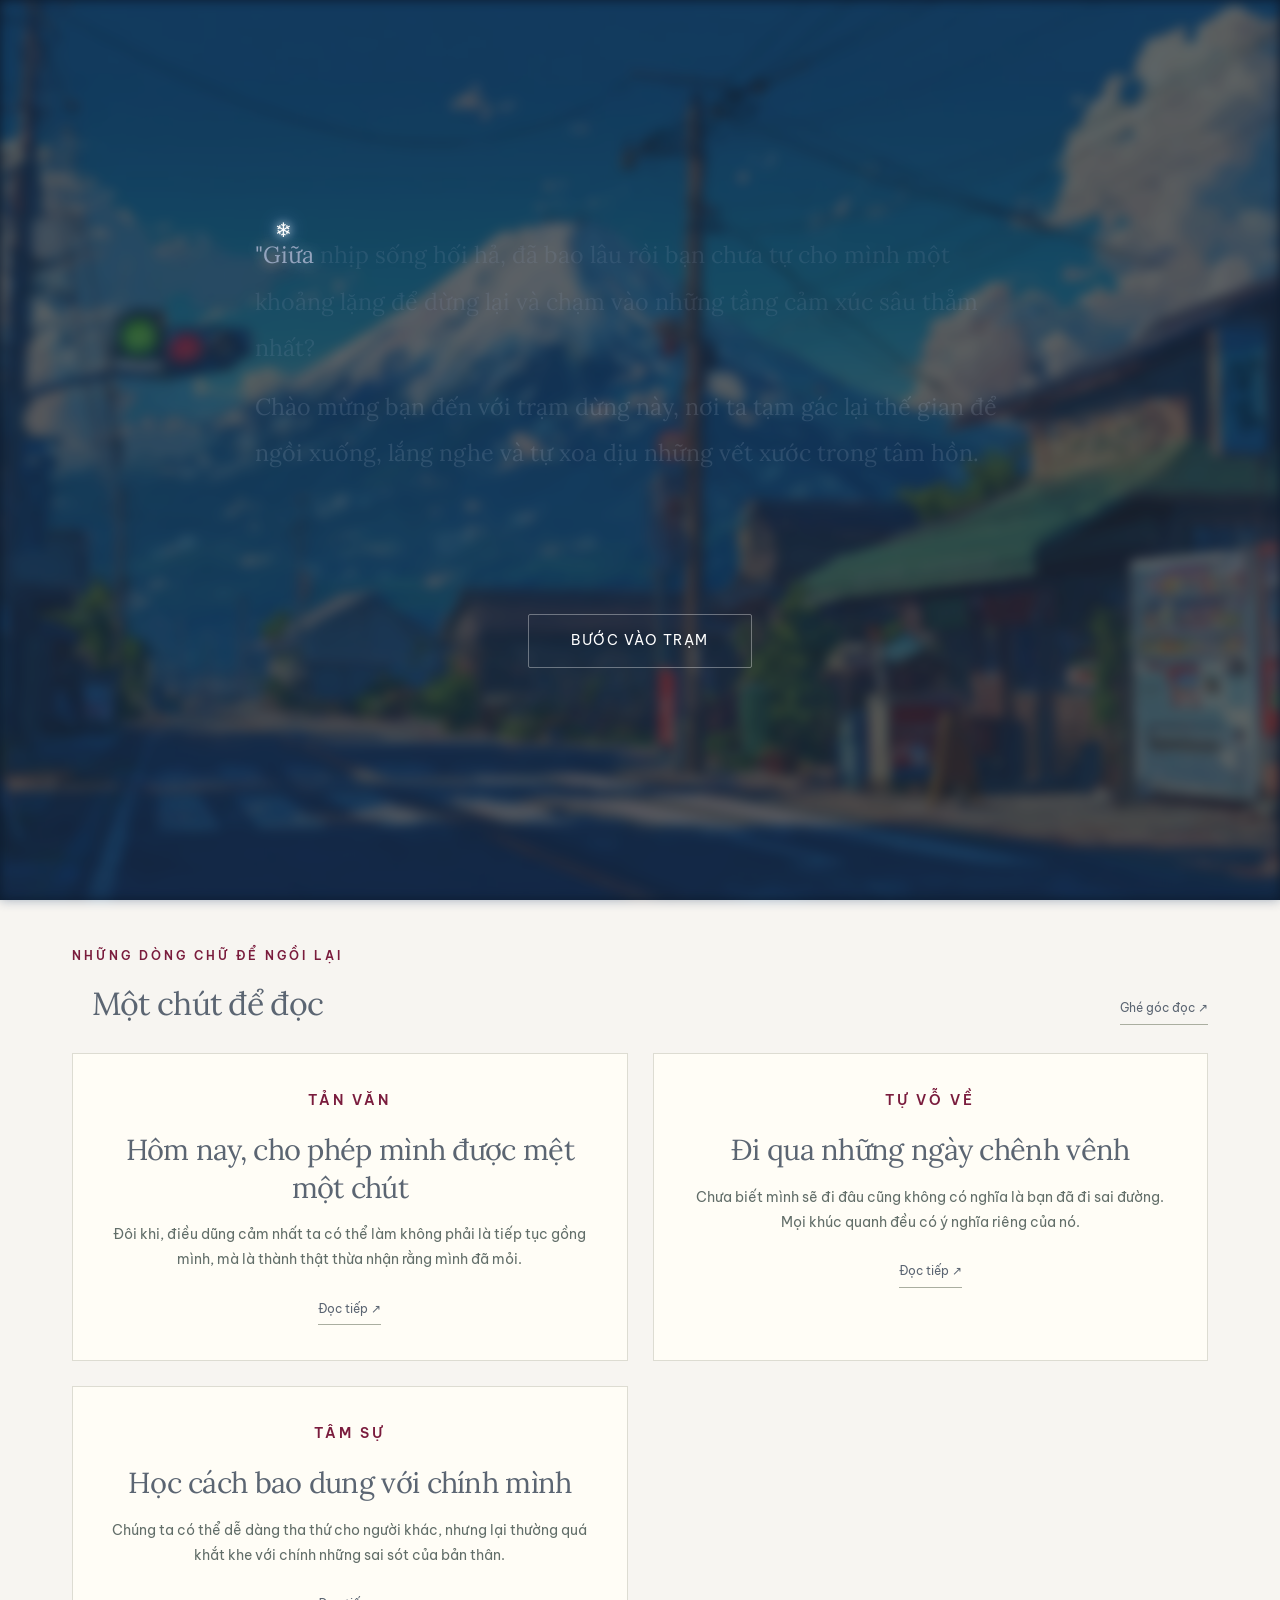
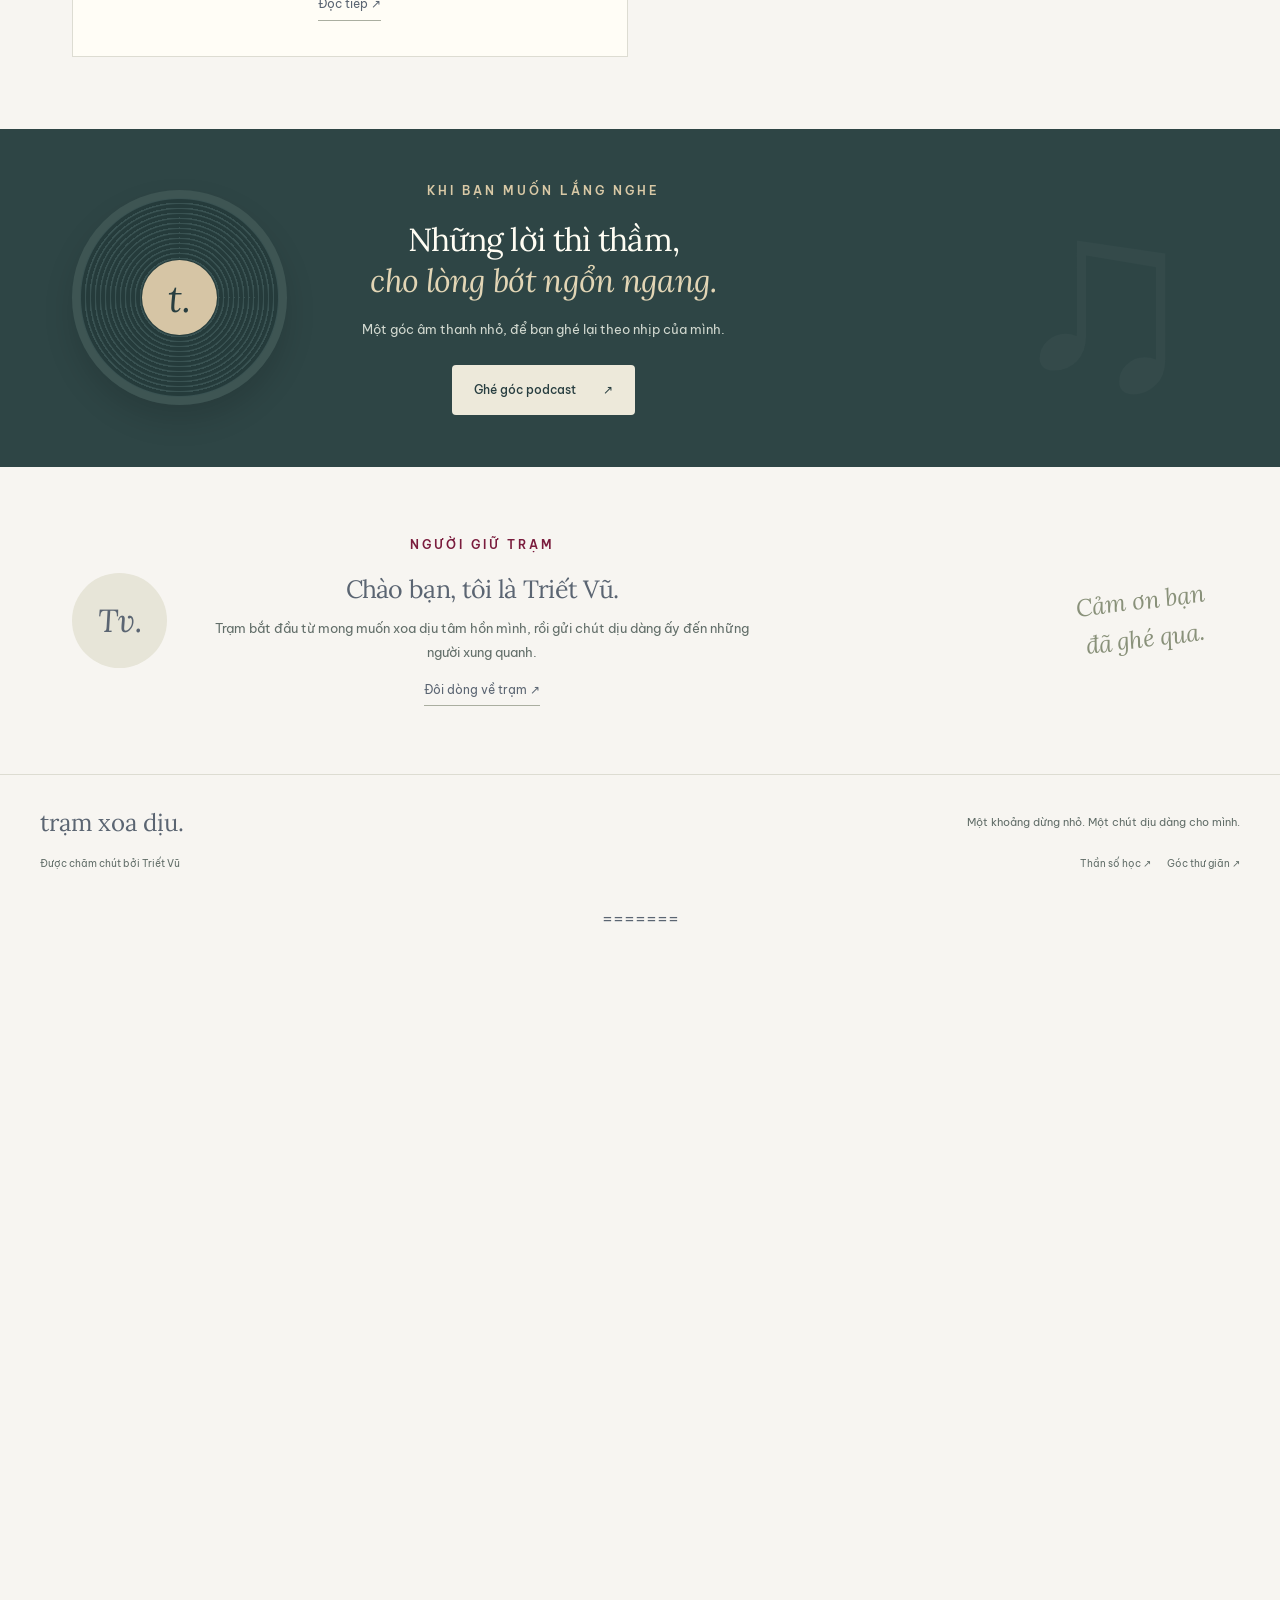
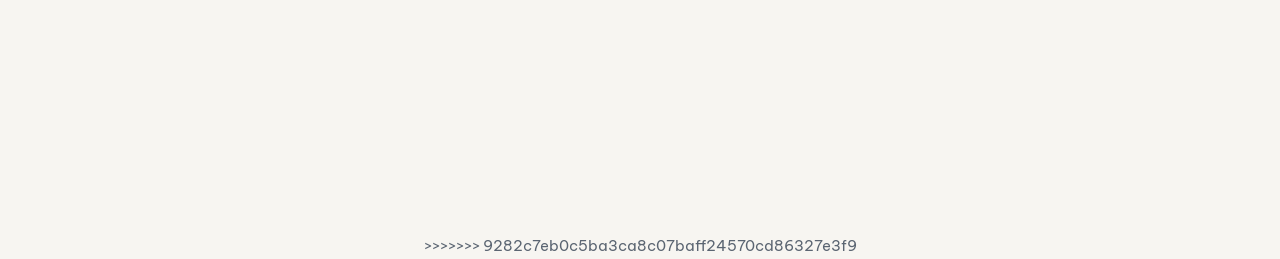
==== commit 2e9d7860: "Merge branch 'main' of https://github.com/kidcui430/New3-1" ====
--- a/index.html
+++ b/index.html
@@ -1,5 +1,884 @@
+<<<<<<< HEAD
 <!doctype html><html lang="vi"><head><meta charset="utf-8"><meta name="viewport" content="width=device-width,initial-scale=1"><meta name="description" content="Một góc đọc và lắng nghe của Triết Vũ. Những lời nhắn nhẹ nhàng, câu chuyện và podcast để dừng lại một nhịp."><meta name="theme-color" content="#f7f5ef"><title>Một khoảng dừng cho mình · Trạm xoa dịu cảm xúc</title><link rel="icon" href="logo.webp"><link rel="preconnect" href="https://fonts.googleapis.com"><link rel="preconnect" href="https://fonts.gstatic.com" crossorigin><link href="https://fonts.googleapis.com/css2?family=Be+Vietnam+Pro:wght@400;500;600;700&family=Lora:ital,wght@0,400;0,500;0,600;1,400;1,500&display=swap" rel="stylesheet"><link rel="stylesheet" href="tram.css"><script src="noi-dung.js" defer></script><script src="tram.js" defer></script></head><body data-page="home"><a class="skip" href="#main">Đến nội dung chính</a><header class="header"><a class="brand" href="index.html"><span class="brand-mark" aria-hidden="true">t.</span><span>trạm xoa dịu<span class="brand-sub">MỘT GÓC NHỎ CỦA TRIẾT VŨ</span></span></a><nav aria-label="Điều hướng chính"><a href="index.html" data-page="home">Trang chủ</a><a href="bai-viet.html" data-page="read">Góc đọc</a><a href="podcast.html" data-page="listen">Lời thì thầm</a><a href="numerology.html" data-page="numerology">Thần số học</a><a href="thu-gian.html" data-page="relax">Thư giãn</a><a href="ve-du-an.html" data-page="about">Về trạm</a></nav><button class="sound" id="sound-toggle" aria-pressed="false">♫ <span>Bật nhạc nền</span></button></header><main id="main"><section class="hero wrap"><div class="hero-copy"><p class="eyebrow"><span class="tiny-sun">✳</span> Ở ĐÂY, BẠN CÓ THỂ CHẬM LẠI</p><h1>Dừng lại một nhịp,<br><em>dịu dàng với mình.</em></h1><p class="lead">Có những ngày, ta chỉ cần một nơi để ngồi xuống.<br class="desktop"> Đọc vài dòng, nghe một chút, và để lòng được thảnh thơi.</p><div class="hero-actions"><a class="button primary" href="#goc-doc">Tìm một điều để đọc <span>↗</span></a><a class="text-link" href="podcast.html">Hoặc nghe một chút <span>↗</span></a></div><p class="small-note">Không cần vội. Trạm vẫn ở đây.</p></div><figure class="hero-picture"><img src="bo-cong-anh.jpg" alt="Một con phố yên tĩnh dưới bầu trời xanh và ngọn núi phía xa" fetchpriority="high"><figcaption><span>MỘT KHOẢNG TRỜI RIÊNG</span><i>Cho những ngày cần thở chậm.</i></figcaption><span class="picture-stamp" aria-hidden="true">chậm<br>một chút</span></figure></section>
 <section class="mood-section wrap" aria-labelledby="mood-title"><div><p class="eyebrow">GHÉ LẠI VỚI CHÍNH MÌNH</p><h2 id="mood-title">Hôm nay, bạn thấy thế nào?</h2><p>Chọn một cảm xúc. Nhận một lời nhắn nhỏ.</p></div><div class="mood-side"><div id="moods" class="moods"></div><div id="mood-result" class="mood-result" role="status"><p>Bạn không cần phải vui ngay. Cứ ở đây một chút cũng được.</p></div></div></section>
 <section class="wrap reading-section" id="goc-doc"><div class="section-top"><div><p class="eyebrow">NHỮNG DÒNG CHỮ ĐỂ NGỒI LẠI</p><h2>Một chút để đọc</h2></div><a class="text-link" href="bai-viet.html">Ghé góc đọc ↗</a></div><div id="home-posts"><a class="letter-feature" href="ve-du-an.html"><div class="letter-art" aria-hidden="true"><span>gửi bạn,</span><div class="letter-lines"></div><i>một chút dịu dàng.</i></div><div class="letter-copy"><p class="eyebrow">LỜI NGỎ · TRIẾT VŨ</p><h3>Vì sao có một trạm<br>xoa dịu cảm xúc?</h3><p>Tôi tạo ra trang web này như một trạm dừng chân bình yên, trước hết là để xoa dịu tâm hồn mình, sau là để vỗ về những người thân yêu xung quanh.</p><span class="text-link">Đọc lời ngỏ <span>↗</span></span></div></a></div></section>
 <section class="listen-band"><div class="wrap listen-inner"><div class="record" aria-hidden="true"><span>t.</span></div><div><p class="eyebrow">KHI BẠN MUỐN LẮNG NGHE</p><h2>Những lời thì thầm,<br><em>cho lòng bớt ngổn ngang.</em></h2><p>Một góc âm thanh nhỏ, để bạn ghé lại theo nhịp của mình.</p><a class="button light" href="podcast.html">Ghé góc podcast <span>↗</span></a></div><span class="listen-number" aria-hidden="true">♫</span></div></section>
-<section class="wrap author-note"><span class="author-monogram" aria-hidden="true">Tv.</span><div><p class="eyebrow">NGƯỜI GIỮ TRẠM</p><h2>Chào bạn, tôi là Triết Vũ.</h2><p>Trạm bắt đầu từ mong muốn xoa dịu tâm hồn mình, rồi gửi chút dịu dàng ấy đến những người xung quanh.</p><a class="text-link" href="ve-du-an.html">Đôi dòng về trạm ↗</a></div><span class="handwritten" aria-hidden="true">Cảm ơn bạn<br>đã ghé qua.</span></section></main><footer class="footer"><a class="footer-brand" href="index.html">trạm xoa dịu.</a><p>Một khoảng dừng nhỏ. Một chút dịu dàng cho mình.</p><div><span>Được chăm chút bởi Triết Vũ</span><div><a href="numerology.html" style="margin-right:16px;">Thần số học ↗</a><a href="thu-gian.html">Góc thư giãn ↗</a></div></div></footer><audio id="ambient" src="nhac-nen.m4a" preload="none" loop></audio><p id="audio-status" class="audio-status" role="status"></p></body></html>+<section class="wrap author-note"><span class="author-monogram" aria-hidden="true">Tv.</span><div><p class="eyebrow">NGƯỜI GIỮ TRẠM</p><h2>Chào bạn, tôi là Triết Vũ.</h2><p>Trạm bắt đầu từ mong muốn xoa dịu tâm hồn mình, rồi gửi chút dịu dàng ấy đến những người xung quanh.</p><a class="text-link" href="ve-du-an.html">Đôi dòng về trạm ↗</a></div><span class="handwritten" aria-hidden="true">Cảm ơn bạn<br>đã ghé qua.</span></section></main><footer class="footer"><a class="footer-brand" href="index.html">trạm xoa dịu.</a><p>Một khoảng dừng nhỏ. Một chút dịu dàng cho mình.</p><div><span>Được chăm chút bởi Triết Vũ</span><div><a href="numerology.html" style="margin-right:16px;">Thần số học ↗</a><a href="thu-gian.html">Góc thư giãn ↗</a></div></div></footer><audio id="ambient" src="nhac-nen.m4a" preload="none" loop></audio><p id="audio-status" class="audio-status" role="status"></p></body></html>
+=======
+<!doctype html>
+<html lang="vi">
+  <head>
+    <meta charset="UTF-8" />
+    <meta name="viewport" content="width=device-width, initial-scale=1.0" />
+    <title>Trạm Xoa Dịu Cảm Xúc</title>
+    <link rel="preconnect" href="https://fonts.googleapis.com" />
+    <link rel="preconnect" href="https://fonts.gstatic.com" crossorigin />
+    <link
+      href="https://fonts.googleapis.com/css2?family=Lora:ital,wght@0,400;0,500;0,600;1,500;1,600&family=Be+Vietnam+Pro:wght@300;400;500;600;700&display=swap"
+      rel="stylesheet"
+    />
+    <style>
+      :root {
+        --navy-950: #0c1b2e;
+        --navy-800: #1a365d;
+        --navy-700: #233f66;
+        --navy-600: #33517d;
+        --burgundy: #7a1c3d;
+        --burgundy-soft: #a84463;
+        --ivory: #f7f5f1;
+        --paper: #fffdfa;
+        --stone: #e9e5de;
+        --gray-600: #5b6572;
+        --gray-400: #8b93a1;
+        --white: #ffffff;
+        --serif: "Lora", "Times New Roman", serif;
+        --sans: "Be Vietnam Pro", "Segoe UI", sans-serif;
+      }
+
+      * {
+        box-sizing: border-box;
+      }
+
+      body {
+        margin: 0;
+        font-family: var(--sans);
+        background: var(--ivory);
+        color: var(--gray-600);
+        text-align: center;
+        overflow-x: hidden;
+        -webkit-font-smoothing: antialiased;
+      }
+
+      /* ---------- AMBIENT SIGNATURE: BREATHING ORBS ---------- */
+      .orb-field {
+        position: fixed;
+        inset: 0;
+        z-index: 0;
+        pointer-events: none;
+        overflow: hidden;
+      }
+      .orb {
+        position: absolute;
+        border-radius: 50%;
+        filter: blur(60px);
+        animation: breathe 9s ease-in-out infinite;
+      }
+      .orb-a {
+        width: 520px;
+        height: 520px;
+        top: -160px;
+        left: -140px;
+        background: radial-gradient(
+          circle,
+          rgba(26, 54, 93, 0.16),
+          transparent 70%
+        );
+        animation-delay: 0s;
+      }
+      .orb-b {
+        width: 460px;
+        height: 460px;
+        bottom: -180px;
+        right: -120px;
+        background: radial-gradient(
+          circle,
+          rgba(122, 28, 61, 0.13),
+          transparent 70%
+        );
+        animation-delay: 3s;
+      }
+      @keyframes breathe {
+        0%,
+        100% {
+          transform: scale(1);
+          opacity: 0.75;
+        }
+        50% {
+          transform: scale(1.18);
+          opacity: 1;
+        }
+      }
+
+      /* ---------- INTRO / SPLASH ---------- */
+      #intro-screen {
+        position: fixed;
+        inset: 0;
+        z-index: 9999;
+        display: flex;
+        flex-direction: column;
+        justify-content: center;
+        align-items: center; /* Vẫn canh giữa khối nội dung theo màn hình */
+        padding: 20px;
+        box-sizing: border-box;
+        background: var(--navy-950);
+        transition:
+          opacity 1.4s ease,
+          visibility 1.4s;
+      }
+
+      /* Hình nền bồ công anh chìm */
+      .intro-flower {
+        position: absolute;
+        top: 0;
+        left: 0;
+        width: 100%;
+        height: 100%;
+        object-fit: cover;
+        z-index: 0;
+        filter: blur(6px) brightness(0.9);
+        opacity: 0;
+        pointer-events: none;
+        animation:
+          bgFadeIn 2s ease forwards,
+          floatBg 15s ease-in-out infinite alternate;
+        animation-delay: 0s, 2s;
+      }
+      @keyframes bgFadeIn {
+        to {
+          opacity: 0.4;
+        }
+      }
+      @keyframes floatBg {
+        from {
+          transform: scale(1);
+        }
+        to {
+          transform: scale(1.08);
+        }
+      }
+
+      /* QUOTE SETUP CHO HIỆU ỨNG KARAOKE */
+      .intro-quote {
+        font-family: var(--serif);
+        font-size: 1.55em; /* Đã thu nhỏ chữ lại 1 chút */
+        font-weight: 400;
+        line-height: 2;
+        max-width: 800px;
+        text-align: left; /* Đã canh trái theo yêu cầu */
+        position: relative;
+        z-index: 2;
+        padding: 0 15px;
+      }
+
+      .intro-quote span[class^="line-"] {
+        display: block;
+        margin-bottom: 12px;
+      }
+
+      /* Set màu cho từng dòng */
+      .line-1 {
+        color: #93a3bd;
+      }
+      .line-2 {
+        color: #c3cfe3;
+      }
+      .line-3 {
+        margin-top: 26px !important;
+        text-align: center;
+        font-style: italic;
+        font-weight: 600;
+        font-size: 1.15em;
+        background: linear-gradient(90deg, #f4b6bf 0%, #f6d3c9 100%);
+        background-clip: text;
+        -webkit-background-clip: text;
+        -webkit-text-fill-color: transparent;
+      }
+
+      /* CSS cho từng chữ chạy karaoke */
+      .word {
+        opacity: 0.15; /* Làm mờ chữ khi chưa hát tới */
+        display: inline-block;
+        transition:
+          opacity 0.2s ease,
+          text-shadow 0.2s ease;
+      }
+      .word.active {
+        opacity: 1; /* Sáng lên khi bông tuyết nhảy vào */
+        text-shadow: 0 0 15px rgba(255, 255, 255, 0.4); /* Toả sáng nhẹ */
+      }
+
+      /* BÔNG TUYẾT KARAOKE */
+      #snowflake {
+        position: fixed;
+        font-size: 20px;
+        color: #fff;
+        text-shadow:
+          0 0 10px #fff,
+          0 0 20px #8ab4f8; /* Hiệu ứng sáng loé */
+        pointer-events: none;
+        z-index: 99999;
+        opacity: 0;
+        /* Chuyển động mượt theo trục ngang, trục dọc dùng keyframe */
+        transition:
+          left 0.15s linear,
+          top 0.15s ease-out;
+      }
+      .jump-anim {
+        animation: bounce-flake 0.2s ease-in-out;
+      }
+      @keyframes bounce-flake {
+        0% {
+          transform: translateY(0) scale(1);
+        }
+        50% {
+          transform: translateY(-16px) scale(1.3);
+        } /* Nhảy vút lên */
+        100% {
+          transform: translateY(0) scale(1);
+        }
+      }
+
+      /* Nút enter (sẽ được JS hiện ra sau) */
+      .btn-enter {
+        margin-top: 46px;
+        background: transparent;
+        color: var(--white);
+        border: 1px solid rgba(255, 255, 255, 0.35);
+        padding: 13px 42px;
+        font-family: var(--sans);
+        font-size: 0.95em;
+        letter-spacing: 1.5px;
+        text-transform: uppercase;
+        border-radius: 2px;
+        cursor: pointer;
+        transition: all 0.6s ease;
+        position: relative;
+        z-index: 2;
+      }
+      .btn-enter:hover {
+        background: var(--white);
+        color: var(--navy-950);
+        border-color: var(--white);
+        letter-spacing: 2px;
+      }
+
+      /* ---------- THANH ĐIỀU HƯỚNG (TOP NAV) ---------- */
+      .top-nav {
+        position: fixed;
+        top: 0;
+        left: 0;
+        width: 100%;
+        height: 72px;
+        display: flex;
+        justify-content: space-between;
+        align-items: center;
+        padding: 0 40px;
+        background: rgba(255, 253, 250, 0.7);
+        backdrop-filter: blur(16px);
+        -webkit-backdrop-filter: blur(16px);
+        border-bottom: 1px solid rgba(12, 27, 46, 0.05);
+        z-index: 9000;
+        opacity: 0;
+        visibility: hidden;
+        transition: all 1s ease;
+      }
+      .top-nav.show {
+        opacity: 1;
+        visibility: visible;
+      }
+      .nav-logo {
+        display: flex;
+        align-items: center;
+        gap: 12px;
+        text-decoration: none;
+      }
+      .nav-logo-img {
+        width: 38px;
+        height: 38px;
+        border-radius: 10px;
+        object-fit: cover;
+        box-shadow: 0 4px 10px rgba(12, 27, 46, 0.1);
+      }
+      .nav-logo-text {
+        font-family: var(--serif);
+        font-size: 1.15em;
+        font-weight: 600;
+        color: var(--navy-950);
+      }
+      .nav-links {
+        display: flex;
+        gap: 36px;
+      }
+      .nav-links a {
+        text-decoration: none;
+        font-family: var(--sans);
+        font-size: 15px;
+        font-weight: 500;
+        color: var(--gray-600);
+        transition: color 0.3s ease;
+        position: relative;
+      }
+      .nav-links a:hover {
+        color: var(--burgundy);
+      }
+      .nav-links a::after {
+        content: "";
+        position: absolute;
+        bottom: -6px;
+        left: 50%;
+        transform: translateX(-50%);
+        width: 0;
+        height: 2px;
+        background: var(--burgundy-soft);
+        transition: width 0.3s ease;
+      }
+      .nav-links a:hover::after {
+        width: 100%;
+      }
+      .nav-actions .btn-login {
+        text-decoration: none;
+        font-family: var(--sans);
+        font-size: 14px;
+        font-weight: 600;
+        color: var(--burgundy);
+        border: 1px solid rgba(122, 28, 61, 0.3);
+        padding: 8px 24px;
+        border-radius: 30px;
+        transition: all 0.3s ease;
+      }
+      .nav-actions .btn-login:hover {
+        background: var(--burgundy);
+        color: var(--white);
+        border-color: var(--burgundy);
+      }
+
+      /* ---------- MAIN STATION ---------- */
+      #main-station {
+        position: relative;
+        z-index: 1;
+        opacity: 0;
+        visibility: hidden;
+        transition: opacity 1.6s ease;
+        padding: 140px 20px 70px;
+        min-height: 100vh;
+      }
+
+      .station-header {
+        max-width: 640px;
+        margin: 0 auto 56px;
+      }
+      .eyebrow {
+        font-size: 0.78em;
+        letter-spacing: 3px;
+        text-transform: uppercase;
+        color: var(--burgundy);
+        font-weight: 600;
+        margin: 0 0 18px;
+      }
+      h1 {
+        font-family: var(--serif);
+        color: var(--navy-800);
+        font-size: 2.6em;
+        line-height: 1.25;
+        font-weight: 600;
+        margin: 0 0 20px;
+        letter-spacing: -0.5px;
+      }
+      .accent-italic {
+        font-style: italic;
+        color: var(--burgundy);
+        font-weight: 500;
+      }
+      p.intro-sub {
+        font-size: 1.08em;
+        line-height: 1.7;
+        color: var(--gray-600);
+        margin: 0 auto;
+        max-width: 480px;
+      }
+
+      /* ---------- MOOD SELECTOR ---------- */
+      .mood-panel {
+        max-width: 760px;
+        margin: 0 auto;
+      }
+      .btn-group {
+        display: flex;
+        justify-content: center;
+        gap: 12px;
+        flex-wrap: wrap;
+      }
+      .btn-mood {
+        position: relative;
+        overflow: hidden;
+        border: 1px solid rgba(122, 28, 61, 0.25);
+        padding: 13px 36px;
+        font-family: var(--sans);
+        font-size: 15px;
+        font-weight: 500;
+        border-radius: 40px;
+        cursor: pointer;
+        background: rgba(122, 28, 61, 0.08);
+        backdrop-filter: blur(8px);
+        -webkit-backdrop-filter: blur(8px);
+        color: var(--burgundy);
+        transition: all 0.35s ease;
+        box-shadow: 0 4px 12px rgba(122, 28, 61, 0.05);
+      }
+      .btn-mood:hover {
+        transform: translateY(-3px);
+        border-color: rgba(122, 28, 61, 0.5);
+        background: rgba(122, 28, 61, 0.15);
+        box-shadow: 0 10px 24px rgba(122, 28, 61, 0.15);
+      }
+      .btn-mood:active {
+        transform: translateY(-1px);
+      }
+      .btn-mood::before,
+      .btn-mood::after {
+        content: "♥";
+        position: absolute;
+        font-size: 11px;
+        color: rgba(122, 28, 61, 0.35);
+        transition: all 0.3s ease;
+      }
+      .btn-mood::before {
+        top: 8px;
+        left: 14px;
+        transform: rotate(-15deg);
+      }
+      .btn-mood::after {
+        bottom: 8px;
+        right: 14px;
+        transform: rotate(15deg);
+      }
+      .btn-mood:hover::before,
+      .btn-mood:hover::after {
+        color: rgba(122, 28, 61, 0.85);
+        transform: scale(1.15) rotate(0deg);
+      }
+
+      /* ---------- RESULT CARD ---------- */
+      #result-box {
+        position: relative;
+        margin: 64px auto 0;
+        padding: 56px 44px;
+        max-width: 660px;
+        display: none;
+        background: var(--paper);
+        border-radius: 6px;
+        border: 1px solid var(--stone);
+        box-shadow: 0 24px 60px rgba(12, 27, 46, 0.08);
+        animation: fadeIn 0.8s cubic-bezier(0.16, 1, 0.3, 1);
+      }
+      #result-box::before {
+        content: "";
+        position: absolute;
+        inset: -1px;
+        border-radius: 6px;
+        z-index: -1;
+        background: radial-gradient(
+          circle at 50% 0%,
+          rgba(122, 28, 61, 0.12),
+          transparent 60%
+        );
+        animation: breathe 6s ease-in-out infinite;
+      }
+      .quote-icon {
+        font-family: Georgia, serif;
+        font-size: 4em;
+        color: var(--navy-800);
+        opacity: 0.06;
+        position: absolute;
+        line-height: 1;
+      }
+      .quote-left {
+        top: 8px;
+        left: 18px;
+      }
+      .quote-right {
+        bottom: -14px;
+        right: 18px;
+        transform: rotate(180deg);
+      }
+      .quote {
+        font-family: var(--serif);
+        font-size: 1.45em;
+        font-style: italic;
+        font-weight: 500;
+        color: var(--navy-800);
+        line-height: 1.8;
+        padding: 0 24px;
+        position: relative;
+        z-index: 2;
+      }
+      .result-caption {
+        margin: 26px 0 0;
+        font-size: 0.82em;
+        letter-spacing: 1.5px;
+        text-transform: uppercase;
+        color: var(--gray-400);
+        font-weight: 600;
+      }
+      @keyframes fadeIn {
+        from {
+          opacity: 0;
+          transform: translateY(14px);
+        }
+        to {
+          opacity: 1;
+          transform: translateY(0);
+        }
+      }
+
+      /* ---------- RESPONSIVE TỐI ƯU CHO ĐIỆN THOẠI ---------- */
+      @media screen and (max-width: 768px) {
+        .intro-quote {
+          font-size: 0.95em;
+          padding: 0 12px;
+          text-align: left;
+        }
+        .btn-enter {
+          margin-top: 28px;
+          padding: 10px 28px;
+          font-size: 0.85em;
+        }
+        .top-nav {
+          padding: 0 12px;
+          height: 60px;
+        }
+        .nav-logo-img {
+          width: 32px;
+          height: 32px;
+        }
+        .nav-logo-text {
+          display: none;
+        }
+        .nav-links {
+          display: flex;
+          gap: 12px;
+        }
+        .nav-links a {
+          font-size: 13px;
+          font-weight: 600;
+          white-space: nowrap;
+        }
+        .nav-actions .btn-login {
+          padding: 6px 12px;
+          font-size: 12px;
+          white-space: nowrap;
+        }
+        #main-station {
+          padding: 90px 16px 50px;
+        }
+        .station-header {
+          margin-bottom: 36px;
+        }
+        h1 {
+          font-size: 1.7em;
+          margin-bottom: 12px;
+        }
+        p.intro-sub {
+          font-size: 0.95em;
+          line-height: 1.6;
+          padding: 0 8px;
+        }
+        .btn-group {
+          gap: 10px;
+        }
+        .btn-mood {
+          padding: 10px 16px;
+          font-size: 13.5px;
+          flex: 1 1 calc(50% - 10px);
+        }
+        #result-box {
+          margin-top: 40px;
+          padding: 32px 20px;
+        }
+        .quote-icon {
+          font-size: 2.5em;
+        }
+        .quote-left {
+          top: 4px;
+          left: 12px;
+        }
+        .quote-right {
+          bottom: -10px;
+          right: 12px;
+        }
+        .quote {
+          font-size: 1.1em;
+          line-height: 1.7;
+          padding: 0 8px;
+        }
+        .result-caption {
+          margin-top: 20px;
+          font-size: 0.75em;
+        }
+      }
+    </style>
+  </head>
+
+  <body>
+    <div class="orb-field" aria-hidden="true">
+      <div class="orb orb-a"></div>
+      <div class="orb orb-b"></div>
+    </div>
+
+    <!-- MÀN HÌNH CHÀO -->
+    <div id="intro-screen">
+      <img src="bo-cong-anh.jpg" alt="Bồ Công Anh" class="intro-flower" />
+
+      <div class="intro-quote">
+        <span class="line-1"
+          >"Giữa nhịp sống hối hả, đã bao lâu rồi bạn chưa tự cho mình một
+          khoảng lặng để dừng lại và chạm vào những tầng cảm xúc sâu thẳm
+          nhất?</span
+        >
+        <span class="line-2"
+          >Chào mừng bạn đến với trạm dừng này, nơi ta tạm gác lại thế gian để
+          ngồi xuống, lắng nghe và tự xoa dịu những vết xước trong tâm
+          hồn.</span
+        >
+        <span class="line-3">Hãy cùng tôi nhé..."</span>
+      </div>
+
+      <button class="btn-enter" onclick="enterStation()">Bước Vào Trạm</button>
+    </div>
+
+    <!-- THANH ĐIỀU HƯỚNG TRÊN CÙNG -->
+    <nav class="top-nav" id="top-nav">
+      <a href="index.html" class="nav-logo">
+        <img src="logo.jpg" alt="Trạm Chữa Lành" class="nav-logo-img" />
+        <span class="nav-logo-text">Vùng yêu Thương</span>
+      </a>
+
+      <div class="nav-links">
+        <a href="ve-du-an.html">Về dự án</a>
+        <a href="podcast.html">Lời thì thầm</a>
+      </div>
+
+      <div class="nav-actions">
+        <a href="dang-nang-cap.html" class="btn-login">Góc giải trí</a>
+      </div>
+    </nav>
+
+    <!-- TRÌNH PHÁT NHẠC NỀN ẨN -->
+    <audio id="bg-music" loop>
+      <source src="nhac-nen.m4a" type="audio/mpeg" />
+    </audio>
+
+    <!-- KHÔNG GIAN CHÍNH -->
+    <div id="main-station">
+      <div class="station-header">
+        <p class="eyebrow">Xoa Dịu Cảm Xúc</p>
+        <h1>
+          Dừng lại một nhịp,<br /><span class="accent-italic"
+            >lắng nghe chính mình.</span
+          >
+        </h1>
+        <p class="intro-sub">
+          Chọn cảm xúc đang hiện diện trong bạn lúc này. Vũ trụ sẽ gửi lại một
+          lời thì thầm, chỉ dành riêng cho khoảnh khắc này.
+        </p>
+      </div>
+
+      <div class="mood-panel">
+        <div class="btn-group">
+          <button class="btn-mood" onclick="showResult()">Bình Yên</button>
+          <button class="btn-mood" onclick="showResult()">Chênh Vênh</button>
+          <button class="btn-mood" onclick="showResult()">Cạn Kiệt</button>
+          <button class="btn-mood" onclick="showResult()">Nặng Lòng</button>
+          <button class="btn-mood" onclick="showResult()">Trống Trải</button>
+        </div>
+      </div>
+
+      <div id="result-box">
+        <div class="quote-icon quote-left">❝</div>
+        <div class="quote" id="quote-text"></div>
+        <div class="quote-icon quote-right">❝</div>
+        <p class="result-caption">Một lời nhắn dành riêng cho bạn</p>
+      </div>
+    </div>
+
+    <script>
+      // ==========================================
+      // [MỚI] HIỆU ỨNG KARAOKE VÀ BÔNG TUYẾT
+      // ==========================================
+      document.addEventListener("DOMContentLoaded", () => {
+        const lines = document.querySelectorAll(
+          '.intro-quote span[class^="line-"]',
+        );
+        let wordsArray = [];
+
+        // 1. Phân tách từng chữ để làm hiệu ứng
+        lines.forEach((line) => {
+          const text = line.innerText;
+          line.innerText = ""; // Xóa text cứng hiện tại
+
+          const words = text.split(" ");
+          words.forEach((w, index) => {
+            const span = document.createElement("span");
+            span.className = "word";
+            span.innerText = w;
+            line.appendChild(span);
+
+            // Giữ lại khoảng trắng giữa các chữ
+            if (index < words.length - 1) {
+              line.appendChild(document.createTextNode(" "));
+            }
+            wordsArray.push(span);
+          });
+        });
+
+        // 2. Tạo icon bông tuyết nhảy múa
+        const snowflake = document.createElement("div");
+        snowflake.id = "snowflake";
+        snowflake.innerHTML = "❄";
+        document.body.appendChild(snowflake);
+
+        const btnEnter = document.querySelector(".btn-enter");
+        let i = 0;
+
+        function playKaraoke() {
+          if (i >= wordsArray.length) {
+            snowflake.style.opacity = "0"; // Hát xong ẩn bông tuyết
+            return;
+          }
+
+          if (i === 0) snowflake.style.opacity = "1";
+
+          const currentWord = wordsArray[i];
+          currentWord.classList.add("active");
+
+          // Lấy tọa độ chữ hiện tại để di chuyển bông tuyết tới
+          const rect = currentWord.getBoundingClientRect();
+
+          // Canh giữa chữ, bay lơ lửng trên đầu xíu
+          snowflake.style.left = rect.left + rect.width / 2 - 10 + "px";
+          snowflake.style.top = rect.top - 20 + "px";
+
+          // Kích hoạt hiệu ứng nhảy (reset class để chạy lại animation)
+          snowflake.classList.remove("jump-anim");
+          void snowflake.offsetWidth; // Force reflow
+          snowflake.classList.add("jump-anim");
+
+          // Tính toán tốc độ hát: chữ dài thì chờ lâu hơn 1 chút
+          const wordLength = currentWord.innerText.length;
+          let delay = 100 + wordLength * 35;
+
+          // Nếu qua dòng mới (tọa độ Y bị rớt xuống), ngưng lại 1 nhịp cho cảm xúc
+          if (
+            i > 0 &&
+            rect.top > wordsArray[i - 1].getBoundingClientRect().top + 10
+          ) {
+            delay += 400;
+          }
+
+          i++;
+          setTimeout(playKaraoke, delay);
+        }
+
+        // Đợi background mờ lên 1.5s rồi mới bắt đầu hát
+        setTimeout(playKaraoke, 1500);
+      });
+
+      // ==========================================
+      // LOGIC DATA TỪ GOOGLE SHEET (GIỮ NGUYÊN)
+      // ==========================================
+      const sheetUrl =
+        "https://docs.google.com/spreadsheets/d/e/2PACX-1vSPAEHTWjEtEIhKxMS6E05VrdKLOwIQkqaJunBu36ofJfncPpX6ro2uEuQiaj8AhrcvVAMXAXGh1SOn/pub?gid=1845686369&single=true&output=tsv";
+
+      let allQuotes = [];
+      let shuffledQuotes = [];
+      const STORAGE_KEY = "seenQuotes_TramCamXuc";
+
+      function shuffleDeck(array) {
+        let currentIndex = array.length,
+          randomIndex;
+        while (currentIndex != 0) {
+          randomIndex = Math.floor(Math.random() * currentIndex);
+          currentIndex--;
+          [array[currentIndex], array[randomIndex]] = [
+            array[randomIndex],
+            array[currentIndex],
+          ];
+        }
+        return array;
+      }
+
+      function prepareQuotes() {
+        let seenQuotes = JSON.parse(localStorage.getItem(STORAGE_KEY)) || [];
+        let unseenQuotes = allQuotes.filter(
+          (item) => !seenQuotes.includes(item.quote),
+        );
+
+        if (unseenQuotes.length === 0) {
+          seenQuotes = [];
+          localStorage.setItem(STORAGE_KEY, JSON.stringify(seenQuotes));
+          unseenQuotes = [...allQuotes];
+        }
+
+        shuffledQuotes = [...unseenQuotes];
+        shuffleDeck(shuffledQuotes);
+      }
+
+      async function fetchMoodData() {
+        try {
+          const response = await fetch(sheetUrl);
+          const textData = await response.text();
+          const lines = textData.split("\n");
+
+          for (let i = 1; i < lines.length; i++) {
+            const cols = lines[i].split("\t");
+            if (cols.length >= 2) {
+              const quoteText = cols[1] ? cols[1].trim() : "";
+              if (quoteText !== "") allQuotes.push({ quote: quoteText });
+            }
+          }
+          prepareQuotes();
+        } catch (error) {
+          console.error("Lỗi kéo data:", error);
+        }
+      }
+
+      fetchMoodData();
+
+      function showResult() {
+        if (allQuotes.length === 0) {
+          alert("Không gian đang được kết nối, vui lòng đợi giây lát...");
+          return;
+        }
+
+        if (shuffledQuotes.length === 0) {
+          prepareQuotes();
+        }
+
+        const randomItem = shuffledQuotes.pop();
+
+        let seenQuotes = JSON.parse(localStorage.getItem(STORAGE_KEY)) || [];
+        seenQuotes.push(randomItem.quote);
+        localStorage.setItem(STORAGE_KEY, JSON.stringify(seenQuotes));
+
+        document.getElementById("quote-text").innerHTML = randomItem.quote;
+        document.getElementById("result-box").style.display = "block";
+        document
+          .getElementById("result-box")
+          .scrollIntoView({ behavior: "smooth", block: "center" });
+      }
+
+      // ==========================================
+      // LOGIC VÀO TRẠM (CHUYỂN MÀN HÌNH)
+      // ==========================================
+      function enterStation() {
+        const intro = document.getElementById("intro-screen");
+        const main = document.getElementById("main-station");
+        const topNav = document.getElementById("top-nav");
+
+        const audio = document.getElementById("bg-music");
+        audio.volume = 0.5;
+        audio.play().catch((e) => console.log("Chưa thể phát nhạc tự động"));
+
+        intro.style.opacity = "0";
+
+        setTimeout(() => {
+          intro.style.visibility = "hidden";
+          main.style.visibility = "visible";
+          main.style.opacity = "1";
+          topNav.classList.add("show");
+        }, 1400);
+      }
+    </script>
+  </body>
+</html>
+>>>>>>> 9282c7eb0c5ba3ca8c07baff24570cd86327e3f9
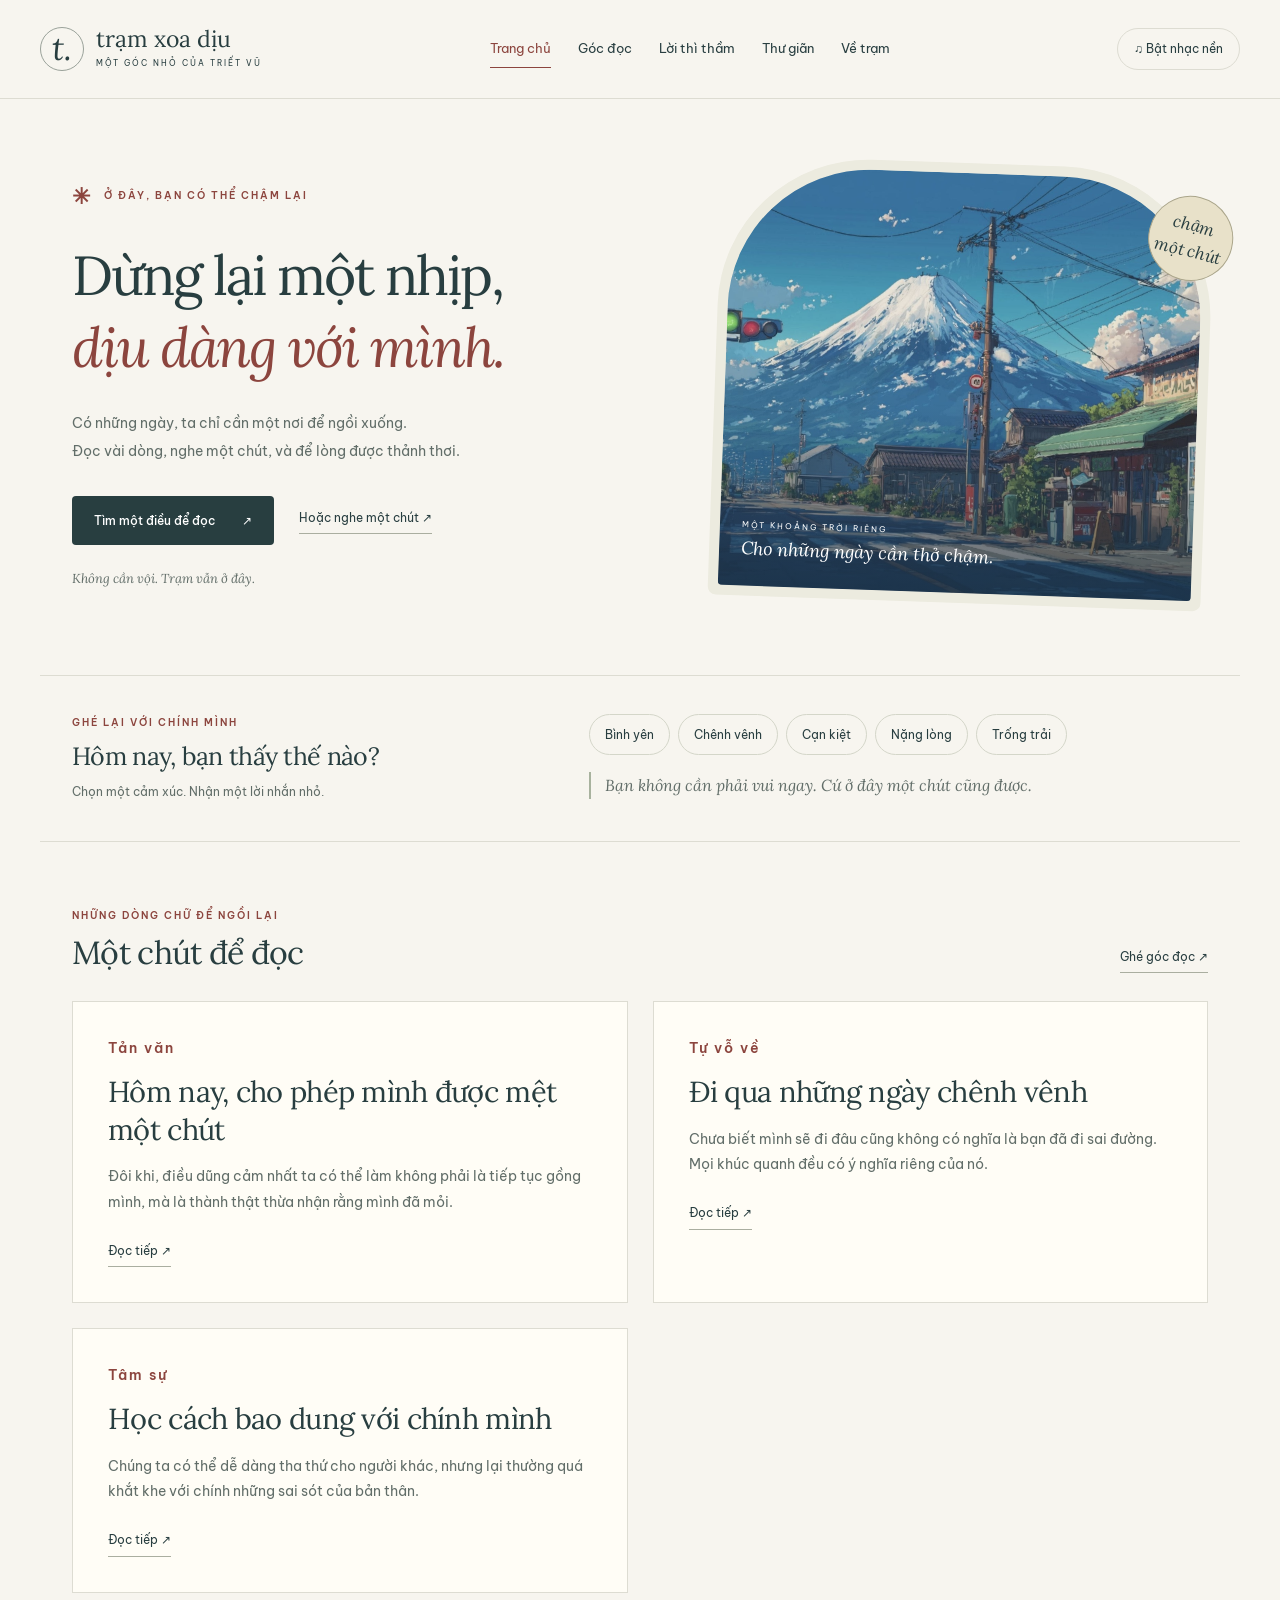
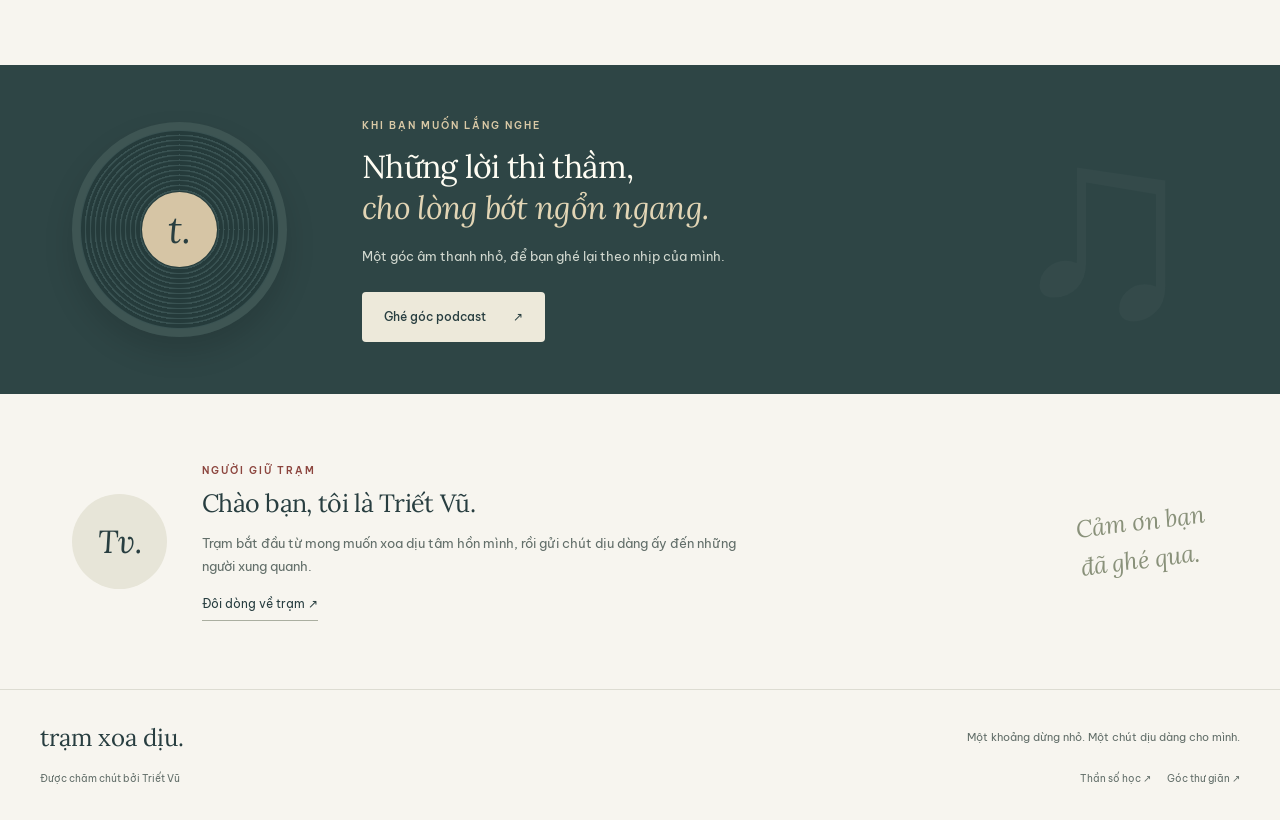
==== commit 767547c6: "thay đổi về ảnh mèo" ====
--- a/index.html
+++ b/index.html
@@ -1,884 +1 @@
-<<<<<<< HEAD
-<!doctype html><html lang="vi"><head><meta charset="utf-8"><meta name="viewport" content="width=device-width,initial-scale=1"><meta name="description" content="Một góc đọc và lắng nghe của Triết Vũ. Những lời nhắn nhẹ nhàng, câu chuyện và podcast để dừng lại một nhịp."><meta name="theme-color" content="#f7f5ef"><title>Một khoảng dừng cho mình · Trạm xoa dịu cảm xúc</title><link rel="icon" href="logo.webp"><link rel="preconnect" href="https://fonts.googleapis.com"><link rel="preconnect" href="https://fonts.gstatic.com" crossorigin><link href="https://fonts.googleapis.com/css2?family=Be+Vietnam+Pro:wght@400;500;600;700&family=Lora:ital,wght@0,400;0,500;0,600;1,400;1,500&display=swap" rel="stylesheet"><link rel="stylesheet" href="tram.css"><script src="noi-dung.js" defer></script><script src="tram.js" defer></script></head><body data-page="home"><a class="skip" href="#main">Đến nội dung chính</a><header class="header"><a class="brand" href="index.html"><span class="brand-mark" aria-hidden="true">t.</span><span>trạm xoa dịu<span class="brand-sub">MỘT GÓC NHỎ CỦA TRIẾT VŨ</span></span></a><nav aria-label="Điều hướng chính"><a href="index.html" data-page="home">Trang chủ</a><a href="bai-viet.html" data-page="read">Góc đọc</a><a href="podcast.html" data-page="listen">Lời thì thầm</a><a href="numerology.html" data-page="numerology">Thần số học</a><a href="thu-gian.html" data-page="relax">Thư giãn</a><a href="ve-du-an.html" data-page="about">Về trạm</a></nav><button class="sound" id="sound-toggle" aria-pressed="false">♫ <span>Bật nhạc nền</span></button></header><main id="main"><section class="hero wrap"><div class="hero-copy"><p class="eyebrow"><span class="tiny-sun">✳</span> Ở ĐÂY, BẠN CÓ THỂ CHẬM LẠI</p><h1>Dừng lại một nhịp,<br><em>dịu dàng với mình.</em></h1><p class="lead">Có những ngày, ta chỉ cần một nơi để ngồi xuống.<br class="desktop"> Đọc vài dòng, nghe một chút, và để lòng được thảnh thơi.</p><div class="hero-actions"><a class="button primary" href="#goc-doc">Tìm một điều để đọc <span>↗</span></a><a class="text-link" href="podcast.html">Hoặc nghe một chút <span>↗</span></a></div><p class="small-note">Không cần vội. Trạm vẫn ở đây.</p></div><figure class="hero-picture"><img src="bo-cong-anh.jpg" alt="Một con phố yên tĩnh dưới bầu trời xanh và ngọn núi phía xa" fetchpriority="high"><figcaption><span>MỘT KHOẢNG TRỜI RIÊNG</span><i>Cho những ngày cần thở chậm.</i></figcaption><span class="picture-stamp" aria-hidden="true">chậm<br>một chút</span></figure></section>
-<section class="mood-section wrap" aria-labelledby="mood-title"><div><p class="eyebrow">GHÉ LẠI VỚI CHÍNH MÌNH</p><h2 id="mood-title">Hôm nay, bạn thấy thế nào?</h2><p>Chọn một cảm xúc. Nhận một lời nhắn nhỏ.</p></div><div class="mood-side"><div id="moods" class="moods"></div><div id="mood-result" class="mood-result" role="status"><p>Bạn không cần phải vui ngay. Cứ ở đây một chút cũng được.</p></div></div></section>
-<section class="wrap reading-section" id="goc-doc"><div class="section-top"><div><p class="eyebrow">NHỮNG DÒNG CHỮ ĐỂ NGỒI LẠI</p><h2>Một chút để đọc</h2></div><a class="text-link" href="bai-viet.html">Ghé góc đọc ↗</a></div><div id="home-posts"><a class="letter-feature" href="ve-du-an.html"><div class="letter-art" aria-hidden="true"><span>gửi bạn,</span><div class="letter-lines"></div><i>một chút dịu dàng.</i></div><div class="letter-copy"><p class="eyebrow">LỜI NGỎ · TRIẾT VŨ</p><h3>Vì sao có một trạm<br>xoa dịu cảm xúc?</h3><p>Tôi tạo ra trang web này như một trạm dừng chân bình yên, trước hết là để xoa dịu tâm hồn mình, sau là để vỗ về những người thân yêu xung quanh.</p><span class="text-link">Đọc lời ngỏ <span>↗</span></span></div></a></div></section>
-<section class="listen-band"><div class="wrap listen-inner"><div class="record" aria-hidden="true"><span>t.</span></div><div><p class="eyebrow">KHI BẠN MUỐN LẮNG NGHE</p><h2>Những lời thì thầm,<br><em>cho lòng bớt ngổn ngang.</em></h2><p>Một góc âm thanh nhỏ, để bạn ghé lại theo nhịp của mình.</p><a class="button light" href="podcast.html">Ghé góc podcast <span>↗</span></a></div><span class="listen-number" aria-hidden="true">♫</span></div></section>
-<section class="wrap author-note"><span class="author-monogram" aria-hidden="true">Tv.</span><div><p class="eyebrow">NGƯỜI GIỮ TRẠM</p><h2>Chào bạn, tôi là Triết Vũ.</h2><p>Trạm bắt đầu từ mong muốn xoa dịu tâm hồn mình, rồi gửi chút dịu dàng ấy đến những người xung quanh.</p><a class="text-link" href="ve-du-an.html">Đôi dòng về trạm ↗</a></div><span class="handwritten" aria-hidden="true">Cảm ơn bạn<br>đã ghé qua.</span></section></main><footer class="footer"><a class="footer-brand" href="index.html">trạm xoa dịu.</a><p>Một khoảng dừng nhỏ. Một chút dịu dàng cho mình.</p><div><span>Được chăm chút bởi Triết Vũ</span><div><a href="numerology.html" style="margin-right:16px;">Thần số học ↗</a><a href="thu-gian.html">Góc thư giãn ↗</a></div></div></footer><audio id="ambient" src="nhac-nen.m4a" preload="none" loop></audio><p id="audio-status" class="audio-status" role="status"></p></body></html>
-=======
-<!doctype html>
-<html lang="vi">
-  <head>
-    <meta charset="UTF-8" />
-    <meta name="viewport" content="width=device-width, initial-scale=1.0" />
-    <title>Trạm Xoa Dịu Cảm Xúc</title>
-    <link rel="preconnect" href="https://fonts.googleapis.com" />
-    <link rel="preconnect" href="https://fonts.gstatic.com" crossorigin />
-    <link
-      href="https://fonts.googleapis.com/css2?family=Lora:ital,wght@0,400;0,500;0,600;1,500;1,600&family=Be+Vietnam+Pro:wght@300;400;500;600;700&display=swap"
-      rel="stylesheet"
-    />
-    <style>
-      :root {
-        --navy-950: #0c1b2e;
-        --navy-800: #1a365d;
-        --navy-700: #233f66;
-        --navy-600: #33517d;
-        --burgundy: #7a1c3d;
-        --burgundy-soft: #a84463;
-        --ivory: #f7f5f1;
-        --paper: #fffdfa;
-        --stone: #e9e5de;
-        --gray-600: #5b6572;
-        --gray-400: #8b93a1;
-        --white: #ffffff;
-        --serif: "Lora", "Times New Roman", serif;
-        --sans: "Be Vietnam Pro", "Segoe UI", sans-serif;
-      }
-
-      * {
-        box-sizing: border-box;
-      }
-
-      body {
-        margin: 0;
-        font-family: var(--sans);
-        background: var(--ivory);
-        color: var(--gray-600);
-        text-align: center;
-        overflow-x: hidden;
-        -webkit-font-smoothing: antialiased;
-      }
-
-      /* ---------- AMBIENT SIGNATURE: BREATHING ORBS ---------- */
-      .orb-field {
-        position: fixed;
-        inset: 0;
-        z-index: 0;
-        pointer-events: none;
-        overflow: hidden;
-      }
-      .orb {
-        position: absolute;
-        border-radius: 50%;
-        filter: blur(60px);
-        animation: breathe 9s ease-in-out infinite;
-      }
-      .orb-a {
-        width: 520px;
-        height: 520px;
-        top: -160px;
-        left: -140px;
-        background: radial-gradient(
-          circle,
-          rgba(26, 54, 93, 0.16),
-          transparent 70%
-        );
-        animation-delay: 0s;
-      }
-      .orb-b {
-        width: 460px;
-        height: 460px;
-        bottom: -180px;
-        right: -120px;
-        background: radial-gradient(
-          circle,
-          rgba(122, 28, 61, 0.13),
-          transparent 70%
-        );
-        animation-delay: 3s;
-      }
-      @keyframes breathe {
-        0%,
-        100% {
-          transform: scale(1);
-          opacity: 0.75;
-        }
-        50% {
-          transform: scale(1.18);
-          opacity: 1;
-        }
-      }
-
-      /* ---------- INTRO / SPLASH ---------- */
-      #intro-screen {
-        position: fixed;
-        inset: 0;
-        z-index: 9999;
-        display: flex;
-        flex-direction: column;
-        justify-content: center;
-        align-items: center; /* Vẫn canh giữa khối nội dung theo màn hình */
-        padding: 20px;
-        box-sizing: border-box;
-        background: var(--navy-950);
-        transition:
-          opacity 1.4s ease,
-          visibility 1.4s;
-      }
-
-      /* Hình nền bồ công anh chìm */
-      .intro-flower {
-        position: absolute;
-        top: 0;
-        left: 0;
-        width: 100%;
-        height: 100%;
-        object-fit: cover;
-        z-index: 0;
-        filter: blur(6px) brightness(0.9);
-        opacity: 0;
-        pointer-events: none;
-        animation:
-          bgFadeIn 2s ease forwards,
-          floatBg 15s ease-in-out infinite alternate;
-        animation-delay: 0s, 2s;
-      }
-      @keyframes bgFadeIn {
-        to {
-          opacity: 0.4;
-        }
-      }
-      @keyframes floatBg {
-        from {
-          transform: scale(1);
-        }
-        to {
-          transform: scale(1.08);
-        }
-      }
-
-      /* QUOTE SETUP CHO HIỆU ỨNG KARAOKE */
-      .intro-quote {
-        font-family: var(--serif);
-        font-size: 1.55em; /* Đã thu nhỏ chữ lại 1 chút */
-        font-weight: 400;
-        line-height: 2;
-        max-width: 800px;
-        text-align: left; /* Đã canh trái theo yêu cầu */
-        position: relative;
-        z-index: 2;
-        padding: 0 15px;
-      }
-
-      .intro-quote span[class^="line-"] {
-        display: block;
-        margin-bottom: 12px;
-      }
-
-      /* Set màu cho từng dòng */
-      .line-1 {
-        color: #93a3bd;
-      }
-      .line-2 {
-        color: #c3cfe3;
-      }
-      .line-3 {
-        margin-top: 26px !important;
-        text-align: center;
-        font-style: italic;
-        font-weight: 600;
-        font-size: 1.15em;
-        background: linear-gradient(90deg, #f4b6bf 0%, #f6d3c9 100%);
-        background-clip: text;
-        -webkit-background-clip: text;
-        -webkit-text-fill-color: transparent;
-      }
-
-      /* CSS cho từng chữ chạy karaoke */
-      .word {
-        opacity: 0.15; /* Làm mờ chữ khi chưa hát tới */
-        display: inline-block;
-        transition:
-          opacity 0.2s ease,
-          text-shadow 0.2s ease;
-      }
-      .word.active {
-        opacity: 1; /* Sáng lên khi bông tuyết nhảy vào */
-        text-shadow: 0 0 15px rgba(255, 255, 255, 0.4); /* Toả sáng nhẹ */
-      }
-
-      /* BÔNG TUYẾT KARAOKE */
-      #snowflake {
-        position: fixed;
-        font-size: 20px;
-        color: #fff;
-        text-shadow:
-          0 0 10px #fff,
-          0 0 20px #8ab4f8; /* Hiệu ứng sáng loé */
-        pointer-events: none;
-        z-index: 99999;
-        opacity: 0;
-        /* Chuyển động mượt theo trục ngang, trục dọc dùng keyframe */
-        transition:
-          left 0.15s linear,
-          top 0.15s ease-out;
-      }
-      .jump-anim {
-        animation: bounce-flake 0.2s ease-in-out;
-      }
-      @keyframes bounce-flake {
-        0% {
-          transform: translateY(0) scale(1);
-        }
-        50% {
-          transform: translateY(-16px) scale(1.3);
-        } /* Nhảy vút lên */
-        100% {
-          transform: translateY(0) scale(1);
-        }
-      }
-
-      /* Nút enter (sẽ được JS hiện ra sau) */
-      .btn-enter {
-        margin-top: 46px;
-        background: transparent;
-        color: var(--white);
-        border: 1px solid rgba(255, 255, 255, 0.35);
-        padding: 13px 42px;
-        font-family: var(--sans);
-        font-size: 0.95em;
-        letter-spacing: 1.5px;
-        text-transform: uppercase;
-        border-radius: 2px;
-        cursor: pointer;
-        transition: all 0.6s ease;
-        position: relative;
-        z-index: 2;
-      }
-      .btn-enter:hover {
-        background: var(--white);
-        color: var(--navy-950);
-        border-color: var(--white);
-        letter-spacing: 2px;
-      }
-
-      /* ---------- THANH ĐIỀU HƯỚNG (TOP NAV) ---------- */
-      .top-nav {
-        position: fixed;
-        top: 0;
-        left: 0;
-        width: 100%;
-        height: 72px;
-        display: flex;
-        justify-content: space-between;
-        align-items: center;
-        padding: 0 40px;
-        background: rgba(255, 253, 250, 0.7);
-        backdrop-filter: blur(16px);
-        -webkit-backdrop-filter: blur(16px);
-        border-bottom: 1px solid rgba(12, 27, 46, 0.05);
-        z-index: 9000;
-        opacity: 0;
-        visibility: hidden;
-        transition: all 1s ease;
-      }
-      .top-nav.show {
-        opacity: 1;
-        visibility: visible;
-      }
-      .nav-logo {
-        display: flex;
-        align-items: center;
-        gap: 12px;
-        text-decoration: none;
-      }
-      .nav-logo-img {
-        width: 38px;
-        height: 38px;
-        border-radius: 10px;
-        object-fit: cover;
-        box-shadow: 0 4px 10px rgba(12, 27, 46, 0.1);
-      }
-      .nav-logo-text {
-        font-family: var(--serif);
-        font-size: 1.15em;
-        font-weight: 600;
-        color: var(--navy-950);
-      }
-      .nav-links {
-        display: flex;
-        gap: 36px;
-      }
-      .nav-links a {
-        text-decoration: none;
-        font-family: var(--sans);
-        font-size: 15px;
-        font-weight: 500;
-        color: var(--gray-600);
-        transition: color 0.3s ease;
-        position: relative;
-      }
-      .nav-links a:hover {
-        color: var(--burgundy);
-      }
-      .nav-links a::after {
-        content: "";
-        position: absolute;
-        bottom: -6px;
-        left: 50%;
-        transform: translateX(-50%);
-        width: 0;
-        height: 2px;
-        background: var(--burgundy-soft);
-        transition: width 0.3s ease;
-      }
-      .nav-links a:hover::after {
-        width: 100%;
-      }
-      .nav-actions .btn-login {
-        text-decoration: none;
-        font-family: var(--sans);
-        font-size: 14px;
-        font-weight: 600;
-        color: var(--burgundy);
-        border: 1px solid rgba(122, 28, 61, 0.3);
-        padding: 8px 24px;
-        border-radius: 30px;
-        transition: all 0.3s ease;
-      }
-      .nav-actions .btn-login:hover {
-        background: var(--burgundy);
-        color: var(--white);
-        border-color: var(--burgundy);
-      }
-
-      /* ---------- MAIN STATION ---------- */
-      #main-station {
-        position: relative;
-        z-index: 1;
-        opacity: 0;
-        visibility: hidden;
-        transition: opacity 1.6s ease;
-        padding: 140px 20px 70px;
-        min-height: 100vh;
-      }
-
-      .station-header {
-        max-width: 640px;
-        margin: 0 auto 56px;
-      }
-      .eyebrow {
-        font-size: 0.78em;
-        letter-spacing: 3px;
-        text-transform: uppercase;
-        color: var(--burgundy);
-        font-weight: 600;
-        margin: 0 0 18px;
-      }
-      h1 {
-        font-family: var(--serif);
-        color: var(--navy-800);
-        font-size: 2.6em;
-        line-height: 1.25;
-        font-weight: 600;
-        margin: 0 0 20px;
-        letter-spacing: -0.5px;
-      }
-      .accent-italic {
-        font-style: italic;
-        color: var(--burgundy);
-        font-weight: 500;
-      }
-      p.intro-sub {
-        font-size: 1.08em;
-        line-height: 1.7;
-        color: var(--gray-600);
-        margin: 0 auto;
-        max-width: 480px;
-      }
-
-      /* ---------- MOOD SELECTOR ---------- */
-      .mood-panel {
-        max-width: 760px;
-        margin: 0 auto;
-      }
-      .btn-group {
-        display: flex;
-        justify-content: center;
-        gap: 12px;
-        flex-wrap: wrap;
-      }
-      .btn-mood {
-        position: relative;
-        overflow: hidden;
-        border: 1px solid rgba(122, 28, 61, 0.25);
-        padding: 13px 36px;
-        font-family: var(--sans);
-        font-size: 15px;
-        font-weight: 500;
-        border-radius: 40px;
-        cursor: pointer;
-        background: rgba(122, 28, 61, 0.08);
-        backdrop-filter: blur(8px);
-        -webkit-backdrop-filter: blur(8px);
-        color: var(--burgundy);
-        transition: all 0.35s ease;
-        box-shadow: 0 4px 12px rgba(122, 28, 61, 0.05);
-      }
-      .btn-mood:hover {
-        transform: translateY(-3px);
-        border-color: rgba(122, 28, 61, 0.5);
-        background: rgba(122, 28, 61, 0.15);
-        box-shadow: 0 10px 24px rgba(122, 28, 61, 0.15);
-      }
-      .btn-mood:active {
-        transform: translateY(-1px);
-      }
-      .btn-mood::before,
-      .btn-mood::after {
-        content: "♥";
-        position: absolute;
-        font-size: 11px;
-        color: rgba(122, 28, 61, 0.35);
-        transition: all 0.3s ease;
-      }
-      .btn-mood::before {
-        top: 8px;
-        left: 14px;
-        transform: rotate(-15deg);
-      }
-      .btn-mood::after {
-        bottom: 8px;
-        right: 14px;
-        transform: rotate(15deg);
-      }
-      .btn-mood:hover::before,
-      .btn-mood:hover::after {
-        color: rgba(122, 28, 61, 0.85);
-        transform: scale(1.15) rotate(0deg);
-      }
-
-      /* ---------- RESULT CARD ---------- */
-      #result-box {
-        position: relative;
-        margin: 64px auto 0;
-        padding: 56px 44px;
-        max-width: 660px;
-        display: none;
-        background: var(--paper);
-        border-radius: 6px;
-        border: 1px solid var(--stone);
-        box-shadow: 0 24px 60px rgba(12, 27, 46, 0.08);
-        animation: fadeIn 0.8s cubic-bezier(0.16, 1, 0.3, 1);
-      }
-      #result-box::before {
-        content: "";
-        position: absolute;
-        inset: -1px;
-        border-radius: 6px;
-        z-index: -1;
-        background: radial-gradient(
-          circle at 50% 0%,
-          rgba(122, 28, 61, 0.12),
-          transparent 60%
-        );
-        animation: breathe 6s ease-in-out infinite;
-      }
-      .quote-icon {
-        font-family: Georgia, serif;
-        font-size: 4em;
-        color: var(--navy-800);
-        opacity: 0.06;
-        position: absolute;
-        line-height: 1;
-      }
-      .quote-left {
-        top: 8px;
-        left: 18px;
-      }
-      .quote-right {
-        bottom: -14px;
-        right: 18px;
-        transform: rotate(180deg);
-      }
-      .quote {
-        font-family: var(--serif);
-        font-size: 1.45em;
-        font-style: italic;
-        font-weight: 500;
-        color: var(--navy-800);
-        line-height: 1.8;
-        padding: 0 24px;
-        position: relative;
-        z-index: 2;
-      }
-      .result-caption {
-        margin: 26px 0 0;
-        font-size: 0.82em;
-        letter-spacing: 1.5px;
-        text-transform: uppercase;
-        color: var(--gray-400);
-        font-weight: 600;
-      }
-      @keyframes fadeIn {
-        from {
-          opacity: 0;
-          transform: translateY(14px);
-        }
-        to {
-          opacity: 1;
-          transform: translateY(0);
-        }
-      }
-
-      /* ---------- RESPONSIVE TỐI ƯU CHO ĐIỆN THOẠI ---------- */
-      @media screen and (max-width: 768px) {
-        .intro-quote {
-          font-size: 0.95em;
-          padding: 0 12px;
-          text-align: left;
-        }
-        .btn-enter {
-          margin-top: 28px;
-          padding: 10px 28px;
-          font-size: 0.85em;
-        }
-        .top-nav {
-          padding: 0 12px;
-          height: 60px;
-        }
-        .nav-logo-img {
-          width: 32px;
-          height: 32px;
-        }
-        .nav-logo-text {
-          display: none;
-        }
-        .nav-links {
-          display: flex;
-          gap: 12px;
-        }
-        .nav-links a {
-          font-size: 13px;
-          font-weight: 600;
-          white-space: nowrap;
-        }
-        .nav-actions .btn-login {
-          padding: 6px 12px;
-          font-size: 12px;
-          white-space: nowrap;
-        }
-        #main-station {
-          padding: 90px 16px 50px;
-        }
-        .station-header {
-          margin-bottom: 36px;
-        }
-        h1 {
-          font-size: 1.7em;
-          margin-bottom: 12px;
-        }
-        p.intro-sub {
-          font-size: 0.95em;
-          line-height: 1.6;
-          padding: 0 8px;
-        }
-        .btn-group {
-          gap: 10px;
-        }
-        .btn-mood {
-          padding: 10px 16px;
-          font-size: 13.5px;
-          flex: 1 1 calc(50% - 10px);
-        }
-        #result-box {
-          margin-top: 40px;
-          padding: 32px 20px;
-        }
-        .quote-icon {
-          font-size: 2.5em;
-        }
-        .quote-left {
-          top: 4px;
-          left: 12px;
-        }
-        .quote-right {
-          bottom: -10px;
-          right: 12px;
-        }
-        .quote {
-          font-size: 1.1em;
-          line-height: 1.7;
-          padding: 0 8px;
-        }
-        .result-caption {
-          margin-top: 20px;
-          font-size: 0.75em;
-        }
-      }
-    </style>
-  </head>
-
-  <body>
-    <div class="orb-field" aria-hidden="true">
-      <div class="orb orb-a"></div>
-      <div class="orb orb-b"></div>
-    </div>
-
-    <!-- MÀN HÌNH CHÀO -->
-    <div id="intro-screen">
-      <img src="bo-cong-anh.jpg" alt="Bồ Công Anh" class="intro-flower" />
-
-      <div class="intro-quote">
-        <span class="line-1"
-          >"Giữa nhịp sống hối hả, đã bao lâu rồi bạn chưa tự cho mình một
-          khoảng lặng để dừng lại và chạm vào những tầng cảm xúc sâu thẳm
-          nhất?</span
-        >
-        <span class="line-2"
-          >Chào mừng bạn đến với trạm dừng này, nơi ta tạm gác lại thế gian để
-          ngồi xuống, lắng nghe và tự xoa dịu những vết xước trong tâm
-          hồn.</span
-        >
-        <span class="line-3">Hãy cùng tôi nhé..."</span>
-      </div>
-
-      <button class="btn-enter" onclick="enterStation()">Bước Vào Trạm</button>
-    </div>
-
-    <!-- THANH ĐIỀU HƯỚNG TRÊN CÙNG -->
-    <nav class="top-nav" id="top-nav">
-      <a href="index.html" class="nav-logo">
-        <img src="logo.jpg" alt="Trạm Chữa Lành" class="nav-logo-img" />
-        <span class="nav-logo-text">Vùng yêu Thương</span>
-      </a>
-
-      <div class="nav-links">
-        <a href="ve-du-an.html">Về dự án</a>
-        <a href="podcast.html">Lời thì thầm</a>
-      </div>
-
-      <div class="nav-actions">
-        <a href="dang-nang-cap.html" class="btn-login">Góc giải trí</a>
-      </div>
-    </nav>
-
-    <!-- TRÌNH PHÁT NHẠC NỀN ẨN -->
-    <audio id="bg-music" loop>
-      <source src="nhac-nen.m4a" type="audio/mpeg" />
-    </audio>
-
-    <!-- KHÔNG GIAN CHÍNH -->
-    <div id="main-station">
-      <div class="station-header">
-        <p class="eyebrow">Xoa Dịu Cảm Xúc</p>
-        <h1>
-          Dừng lại một nhịp,<br /><span class="accent-italic"
-            >lắng nghe chính mình.</span
-          >
-        </h1>
-        <p class="intro-sub">
-          Chọn cảm xúc đang hiện diện trong bạn lúc này. Vũ trụ sẽ gửi lại một
-          lời thì thầm, chỉ dành riêng cho khoảnh khắc này.
-        </p>
-      </div>
-
-      <div class="mood-panel">
-        <div class="btn-group">
-          <button class="btn-mood" onclick="showResult()">Bình Yên</button>
-          <button class="btn-mood" onclick="showResult()">Chênh Vênh</button>
-          <button class="btn-mood" onclick="showResult()">Cạn Kiệt</button>
-          <button class="btn-mood" onclick="showResult()">Nặng Lòng</button>
-          <button class="btn-mood" onclick="showResult()">Trống Trải</button>
-        </div>
-      </div>
-
-      <div id="result-box">
-        <div class="quote-icon quote-left">❝</div>
-        <div class="quote" id="quote-text"></div>
-        <div class="quote-icon quote-right">❝</div>
-        <p class="result-caption">Một lời nhắn dành riêng cho bạn</p>
-      </div>
-    </div>
-
-    <script>
-      // ==========================================
-      // [MỚI] HIỆU ỨNG KARAOKE VÀ BÔNG TUYẾT
-      // ==========================================
-      document.addEventListener("DOMContentLoaded", () => {
-        const lines = document.querySelectorAll(
-          '.intro-quote span[class^="line-"]',
-        );
-        let wordsArray = [];
-
-        // 1. Phân tách từng chữ để làm hiệu ứng
-        lines.forEach((line) => {
-          const text = line.innerText;
-          line.innerText = ""; // Xóa text cứng hiện tại
-
-          const words = text.split(" ");
-          words.forEach((w, index) => {
-            const span = document.createElement("span");
-            span.className = "word";
-            span.innerText = w;
-            line.appendChild(span);
-
-            // Giữ lại khoảng trắng giữa các chữ
-            if (index < words.length - 1) {
-              line.appendChild(document.createTextNode(" "));
-            }
-            wordsArray.push(span);
-          });
-        });
-
-        // 2. Tạo icon bông tuyết nhảy múa
-        const snowflake = document.createElement("div");
-        snowflake.id = "snowflake";
-        snowflake.innerHTML = "❄";
-        document.body.appendChild(snowflake);
-
-        const btnEnter = document.querySelector(".btn-enter");
-        let i = 0;
-
-        function playKaraoke() {
-          if (i >= wordsArray.length) {
-            snowflake.style.opacity = "0"; // Hát xong ẩn bông tuyết
-            return;
-          }
-
-          if (i === 0) snowflake.style.opacity = "1";
-
-          const currentWord = wordsArray[i];
-          currentWord.classList.add("active");
-
-          // Lấy tọa độ chữ hiện tại để di chuyển bông tuyết tới
-          const rect = currentWord.getBoundingClientRect();
-
-          // Canh giữa chữ, bay lơ lửng trên đầu xíu
-          snowflake.style.left = rect.left + rect.width / 2 - 10 + "px";
-          snowflake.style.top = rect.top - 20 + "px";
-
-          // Kích hoạt hiệu ứng nhảy (reset class để chạy lại animation)
-          snowflake.classList.remove("jump-anim");
-          void snowflake.offsetWidth; // Force reflow
-          snowflake.classList.add("jump-anim");
-
-          // Tính toán tốc độ hát: chữ dài thì chờ lâu hơn 1 chút
-          const wordLength = currentWord.innerText.length;
-          let delay = 100 + wordLength * 35;
-
-          // Nếu qua dòng mới (tọa độ Y bị rớt xuống), ngưng lại 1 nhịp cho cảm xúc
-          if (
-            i > 0 &&
-            rect.top > wordsArray[i - 1].getBoundingClientRect().top + 10
-          ) {
-            delay += 400;
-          }
-
-          i++;
-          setTimeout(playKaraoke, delay);
-        }
-
-        // Đợi background mờ lên 1.5s rồi mới bắt đầu hát
-        setTimeout(playKaraoke, 1500);
-      });
-
-      // ==========================================
-      // LOGIC DATA TỪ GOOGLE SHEET (GIỮ NGUYÊN)
-      // ==========================================
-      const sheetUrl =
-        "https://docs.google.com/spreadsheets/d/e/2PACX-1vSPAEHTWjEtEIhKxMS6E05VrdKLOwIQkqaJunBu36ofJfncPpX6ro2uEuQiaj8AhrcvVAMXAXGh1SOn/pub?gid=1845686369&single=true&output=tsv";
-
-      let allQuotes = [];
-      let shuffledQuotes = [];
-      const STORAGE_KEY = "seenQuotes_TramCamXuc";
-
-      function shuffleDeck(array) {
-        let currentIndex = array.length,
-          randomIndex;
-        while (currentIndex != 0) {
-          randomIndex = Math.floor(Math.random() * currentIndex);
-          currentIndex--;
-          [array[currentIndex], array[randomIndex]] = [
-            array[randomIndex],
-            array[currentIndex],
-          ];
-        }
-        return array;
-      }
-
-      function prepareQuotes() {
-        let seenQuotes = JSON.parse(localStorage.getItem(STORAGE_KEY)) || [];
-        let unseenQuotes = allQuotes.filter(
-          (item) => !seenQuotes.includes(item.quote),
-        );
-
-        if (unseenQuotes.length === 0) {
-          seenQuotes = [];
-          localStorage.setItem(STORAGE_KEY, JSON.stringify(seenQuotes));
-          unseenQuotes = [...allQuotes];
-        }
-
-        shuffledQuotes = [...unseenQuotes];
-        shuffleDeck(shuffledQuotes);
-      }
-
-      async function fetchMoodData() {
-        try {
-          const response = await fetch(sheetUrl);
-          const textData = await response.text();
-          const lines = textData.split("\n");
-
-          for (let i = 1; i < lines.length; i++) {
-            const cols = lines[i].split("\t");
-            if (cols.length >= 2) {
-              const quoteText = cols[1] ? cols[1].trim() : "";
-              if (quoteText !== "") allQuotes.push({ quote: quoteText });
-            }
-          }
-          prepareQuotes();
-        } catch (error) {
-          console.error("Lỗi kéo data:", error);
-        }
-      }
-
-      fetchMoodData();
-
-      function showResult() {
-        if (allQuotes.length === 0) {
-          alert("Không gian đang được kết nối, vui lòng đợi giây lát...");
-          return;
-        }
-
-        if (shuffledQuotes.length === 0) {
-          prepareQuotes();
-        }
-
-        const randomItem = shuffledQuotes.pop();
-
-        let seenQuotes = JSON.parse(localStorage.getItem(STORAGE_KEY)) || [];
-        seenQuotes.push(randomItem.quote);
-        localStorage.setItem(STORAGE_KEY, JSON.stringify(seenQuotes));
-
-        document.getElementById("quote-text").innerHTML = randomItem.quote;
-        document.getElementById("result-box").style.display = "block";
-        document
-          .getElementById("result-box")
-          .scrollIntoView({ behavior: "smooth", block: "center" });
-      }
-
-      // ==========================================
-      // LOGIC VÀO TRẠM (CHUYỂN MÀN HÌNH)
-      // ==========================================
-      function enterStation() {
-        const intro = document.getElementById("intro-screen");
-        const main = document.getElementById("main-station");
-        const topNav = document.getElementById("top-nav");
-
-        const audio = document.getElementById("bg-music");
-        audio.volume = 0.5;
-        audio.play().catch((e) => console.log("Chưa thể phát nhạc tự động"));
-
-        intro.style.opacity = "0";
-
-        setTimeout(() => {
-          intro.style.visibility = "hidden";
-          main.style.visibility = "visible";
-          main.style.opacity = "1";
-          topNav.classList.add("show");
-        }, 1400);
-      }
-    </script>
-  </body>
-</html>
->>>>>>> 9282c7eb0c5ba3ca8c07baff24570cd86327e3f9
+<!doctype html><html lang="vi"><head><meta charset="utf-8"><meta name="viewport" content="width=device-width,initial-scale=1"><meta name="description" content="Một góc đọc và lắng nghe của Triết Vũ. Những lời nhắn nhẹ nhàng, câu chuyện và podcast để dừng lại một nhịp."><meta name="theme-color" content="#f7f5ef"><title>Một khoảng dừng cho mình · Trạm xoa dịu cảm xúc</title><link rel="icon" href="logo.webp"><link rel="preconnect" href="https://fonts.googleapis.com"><link rel="preconnect" href="https://fonts.gstatic.com" crossorigin><link href="https://fonts.googleapis.com/css2?family=Be+Vietnam+Pro:wght@400;500;600;700&family=Lora:ital,wght@0,400;0,500;0,600;1,400;1,500&display=swap" rel="stylesheet"><link rel="stylesheet" href="tram.css"><script src="noi-dung.js" defer></script><script src="tram.js" defer></script></head><body data-page="home"><a class="skip" href="#main">Đến nội dung chính</a><header class="header"><a class="brand" href="index.html"><span class="brand-mark" aria-hidden="true">t.</span><span>trạm xoa dịu<span class="brand-sub">MỘT GÓC NHỎ CỦA TRIẾT VŨ</span></span></a><nav aria-label="Điều hướng chính"><a href="index.html" data-page="home">Trang chủ</a><a href="bai-viet.html" data-page="read">Góc đọc</a><a href="podcast.html" data-page="listen">Lời thì thầm</a><a href="thu-gian.html" data-page="relax">Thư giãn</a><a href="ve-du-an.html" data-page="about">Về trạm</a></nav><button class="sound" id="sound-toggle" aria-pressed="false">♫ <span>Bật nhạc nền</span></button></header><main id="main"><section class="hero wrap"><div class="hero-copy"><p class="eyebrow"><span class="tiny-sun">✳</span> Ở ĐÂY, BẠN CÓ THỂ CHẬM LẠI</p><h1>Dừng lại một nhịp,<br><em>dịu dàng với mình.</em></h1><p class="lead">Có những ngày, ta chỉ cần một nơi để ngồi xuống.<br class="desktop"> Đọc vài dòng, nghe một chút, và để lòng được thảnh thơi.</p><div class="hero-actions"><a class="button primary" href="#goc-doc">Tìm một điều để đọc <span>↗</span></a><a class="text-link" href="podcast.html">Hoặc nghe một chút <span>↗</span></a></div><p class="small-note">Không cần vội. Trạm vẫn ở đây.</p></div><figure class="hero-picture"><img src="bo-cong-anh.jpg" alt="Một con phố yên tĩnh dưới bầu trời xanh và ngọn núi phía xa" fetchpriority="high"><figcaption><span>MỘT KHOẢNG TRỜI RIÊNG</span><i>Cho những ngày cần thở chậm.</i></figcaption><span class="picture-stamp" aria-hidden="true">chậm<br>một chút</span></figure></section><section class="mood-section wrap" aria-labelledby="mood-title"><div><p class="eyebrow">GHÉ LẠI VỚI CHÍNH MÌNH</p><h2 id="mood-title">Hôm nay, bạn thấy thế nào?</h2><p>Chọn một cảm xúc. Nhận một lời nhắn nhỏ.</p></div><div class="mood-side"><div id="moods" class="moods"></div><div id="mood-result" class="mood-result" role="status"><p>Bạn không cần phải vui ngay. Cứ ở đây một chút cũng được.</p></div></div></section><section class="wrap reading-section" id="goc-doc"><div class="section-top"><div><p class="eyebrow">NHỮNG DÒNG CHỮ ĐỂ NGỒI LẠI</p><h2>Một chút để đọc</h2></div><a class="text-link" href="bai-viet.html">Ghé góc đọc ↗</a></div><div id="home-posts"><a class="letter-feature" href="ve-du-an.html"><div class="letter-art" aria-hidden="true"><span>gửi bạn,</span><div class="letter-lines"></div><i>một chút dịu dàng.</i></div><div class="letter-copy"><p class="eyebrow">LỜI NGỎ · TRIẾT VŨ</p><h3>Vì sao có một trạm<br>xoa dịu cảm xúc?</h3><p>Tôi tạo ra trang web này như một trạm dừng chân bình yên, trước hết là để xoa dịu tâm hồn mình, sau là để vỗ về những người thân yêu xung quanh.</p><span class="text-link">Đọc lời ngỏ <span>↗</span></span></div></a></div></section><section class="listen-band"><div class="wrap listen-inner"><div class="record" aria-hidden="true"><span>t.</span></div><div><p class="eyebrow">KHI BẠN MUỐN LẮNG NGHE</p><h2>Những lời thì thầm,<br><em>cho lòng bớt ngổn ngang.</em></h2><p>Một góc âm thanh nhỏ, để bạn ghé lại theo nhịp của mình.</p><a class="button light" href="podcast.html">Ghé góc podcast <span>↗</span></a></div><span class="listen-number" aria-hidden="true">♫</span></div></section><section class="wrap author-note"><span class="author-monogram" aria-hidden="true">Tv.</span><div><p class="eyebrow">NGƯỜI GIỮ TRẠM</p><h2>Chào bạn, tôi là Triết Vũ.</h2><p>Trạm bắt đầu từ mong muốn xoa dịu tâm hồn mình, rồi gửi chút dịu dàng ấy đến những người xung quanh.</p><a class="text-link" href="ve-du-an.html">Đôi dòng về trạm ↗</a></div><span class="handwritten" aria-hidden="true">Cảm ơn bạn<br>đã ghé qua.</span></section></main><footer class="footer"><a class="footer-brand" href="index.html">trạm xoa dịu.</a><p>Một khoảng dừng nhỏ. Một chút dịu dàng cho mình.</p><div><span>Được chăm chút bởi Triết Vũ</span><div><a href="numerology.html" style="margin-right:16px;">Thần số học ↗</a><a href="thu-gian.html">Góc thư giãn ↗</a></div></div></footer><audio id="ambient" src="nhac-nen.m4a" preload="none" loop></audio><p id="audio-status" class="audio-status" role="status"></p></body></html>
--- a/tram.css
+++ b/tram.css
@@ -15,6 +15,13 @@
 .timer-badge{font-size:11px;color:var(--accent);font-weight:500;display:inline-flex;align-items:center;gap:4px;background:#fdf3f0;border:1px solid #ebd3cd;padding:3px 9px;border-radius:12px}
 
 /* ---------- GIAO DIỆN GÓC THƯ GIÃN (thu-gian.html) ---------- */
+.relax-tabs-wrap{display:flex;justify-content:center;margin-bottom:32px;overflow-x:auto;-webkit-overflow-scrolling:touch;padding-bottom:6px}
+.relax-tabs{display:inline-flex;gap:8px;background:#eceee4;padding:6px;border-radius:40px;border:1px solid var(--line);box-shadow:inset 0 1px 3px rgba(40,62,64,0.05);max-width:100%}
+.relax-tab-btn{background:transparent;border:none;padding:9px 20px;border-radius:30px;font-family:var(--sans);font-size:13px;font-weight:500;color:var(--muted);cursor:pointer;transition:all .2s ease;display:inline-flex;align-items:center;gap:8px;white-space:nowrap}
+.relax-tab-btn .tab-badge{font-size:11px;background:rgba(40,62,64,0.08);padding:1px 8px;border-radius:12px;font-weight:600;color:inherit}
+.relax-tab-btn:hover{color:var(--ink);background:rgba(255,255,255,0.6)}
+.relax-tab-btn.active{background:var(--ink);color:#fff;box-shadow:0 3px 12px rgba(40,62,64,0.18)}
+.relax-tab-btn.active .tab-badge{background:rgba(255,255,255,0.25);color:#fff}
 .relax-layout{display:grid;grid-template-columns:320px 1fr;gap:40px;padding-bottom:70px;align-items:flex-start}
 .relax-menu{background:#fffdf7;border:1px solid var(--line);border-radius:6px;padding:24px;position:sticky;top:30px;max-height:calc(100vh - 60px);overflow-y:auto}
 .relax-menu h3{font-size:20px;margin-bottom:16px;color:var(--ink)}
@@ -23,6 +30,7 @@
 .story-item{display:block;padding:9px 12px;border-radius:4px;font-size:13px;color:var(--ink);transition:background .2s,color .2s;cursor:pointer;margin-bottom:3px}
 .story-item:hover,.story-item.active{background:#eceee4;color:var(--accent);font-weight:500}
 .relax-content{background:#fffdf7;border:1px solid var(--line);border-radius:6px;padding:40px 48px;min-height:480px}
+.relax-content.gallery-mode{background:transparent;border:none;padding:0;box-shadow:none;min-height:auto}
 .story-title{font-size:32px;margin:10px 0 16px;color:var(--ink)}
 .story-body{font-size:15px;line-height:2;color:#3b4b47}
 .story-body p{margin-bottom:20px;color:inherit}
@@ -31,6 +39,23 @@
 .story-meta{font-size:12px;color:var(--muted);margin-bottom:24px;padding-bottom:16px;border-bottom:1px solid var(--line)}
 .relax-shortcut-card{margin-top:40px;background:#ecefe5;border:1px solid #d9decb;border-radius:6px;padding:28px;text-align:center}
 .relax-shortcut-card h4{font-family:var(--serif);font-size:22px;margin:0 0 10px}
+
+/* Gallery hình ảnh thư giãn */
+.gallery-intro-box{background:#fffdf7;border:1px solid var(--line);border-radius:6px;padding:24px}
+.gallery-intro-box h3{font-size:20px;margin-bottom:12px;color:var(--ink)}
+.gallery-intro-box p{font-size:13px;line-height:1.7;margin-bottom:16px}
+.gallery-hint{font-size:12px;padding:12px 14px;background:#ecefe5;border-left:3px solid var(--accent);border-radius:0 4px 4px 0;color:var(--ink)}
+.relax-gallery-grid{display:grid;grid-template-columns:repeat(auto-fill,minmax(270px,1fr));gap:24px}
+.gallery-card{background:#fffdf7;border:1px solid var(--line);border-radius:8px;overflow:hidden;transition:transform .25s ease,box-shadow .25s ease;display:flex;flex-direction:column}
+.gallery-card:hover{transform:translateY(-4px);box-shadow:0 12px 28px rgba(40,62,64,0.09);border-color:#c9ccc0}
+.gallery-media{position:relative;background:#f1ede3;overflow:hidden;display:flex;align-items:center;justify-content:center;min-height:230px}
+.gallery-photo{width:100%;height:270px;object-fit:cover;cursor:zoom-in;transition:transform .3s ease;display:block}
+.gallery-photo:hover{transform:scale(1.03)}
+.gallery-info{padding:16px 20px 18px;flex-grow:1}
+.gallery-title{font-size:16px;font-weight:600;color:var(--ink);margin-bottom:6px;font-family:var(--serif)}
+.gallery-desc{font-size:13px;color:var(--muted);line-height:1.6;margin:0}
+.gallery-embed{width:100%;display:flex;justify-content:center;background:#fff;padding:12px}
+.gallery-embed iframe{max-width:100%!important;border:none}
 
 /* Modal Phóng To Ảnh */
 .image-modal{display:none;position:fixed;inset:0;z-index:999;background:rgba(20,32,33,0.85);backdrop-filter:blur(8px);-webkit-backdrop-filter:blur(8px);justify-content:center;align-items:center;padding:30px;cursor:zoom-out}
@@ -60,5 +85,10 @@
   .relax-layout,.numerology-layout{grid-template-columns:1fr;gap:24px}
   .relax-menu,.numerology-input-card{position:static;max-height:none}
   .relax-content,.numerology-result-card{padding:28px 22px}
+  .relax-tabs-wrap{justify-content:flex-start}
+  .relax-gallery-grid{grid-template-columns:repeat(auto-fill,minmax(220px,1fr));gap:18px}
+}
+@media(max-width:600px){
+  .relax-gallery-grid{grid-template-columns:1fr}
 }
 
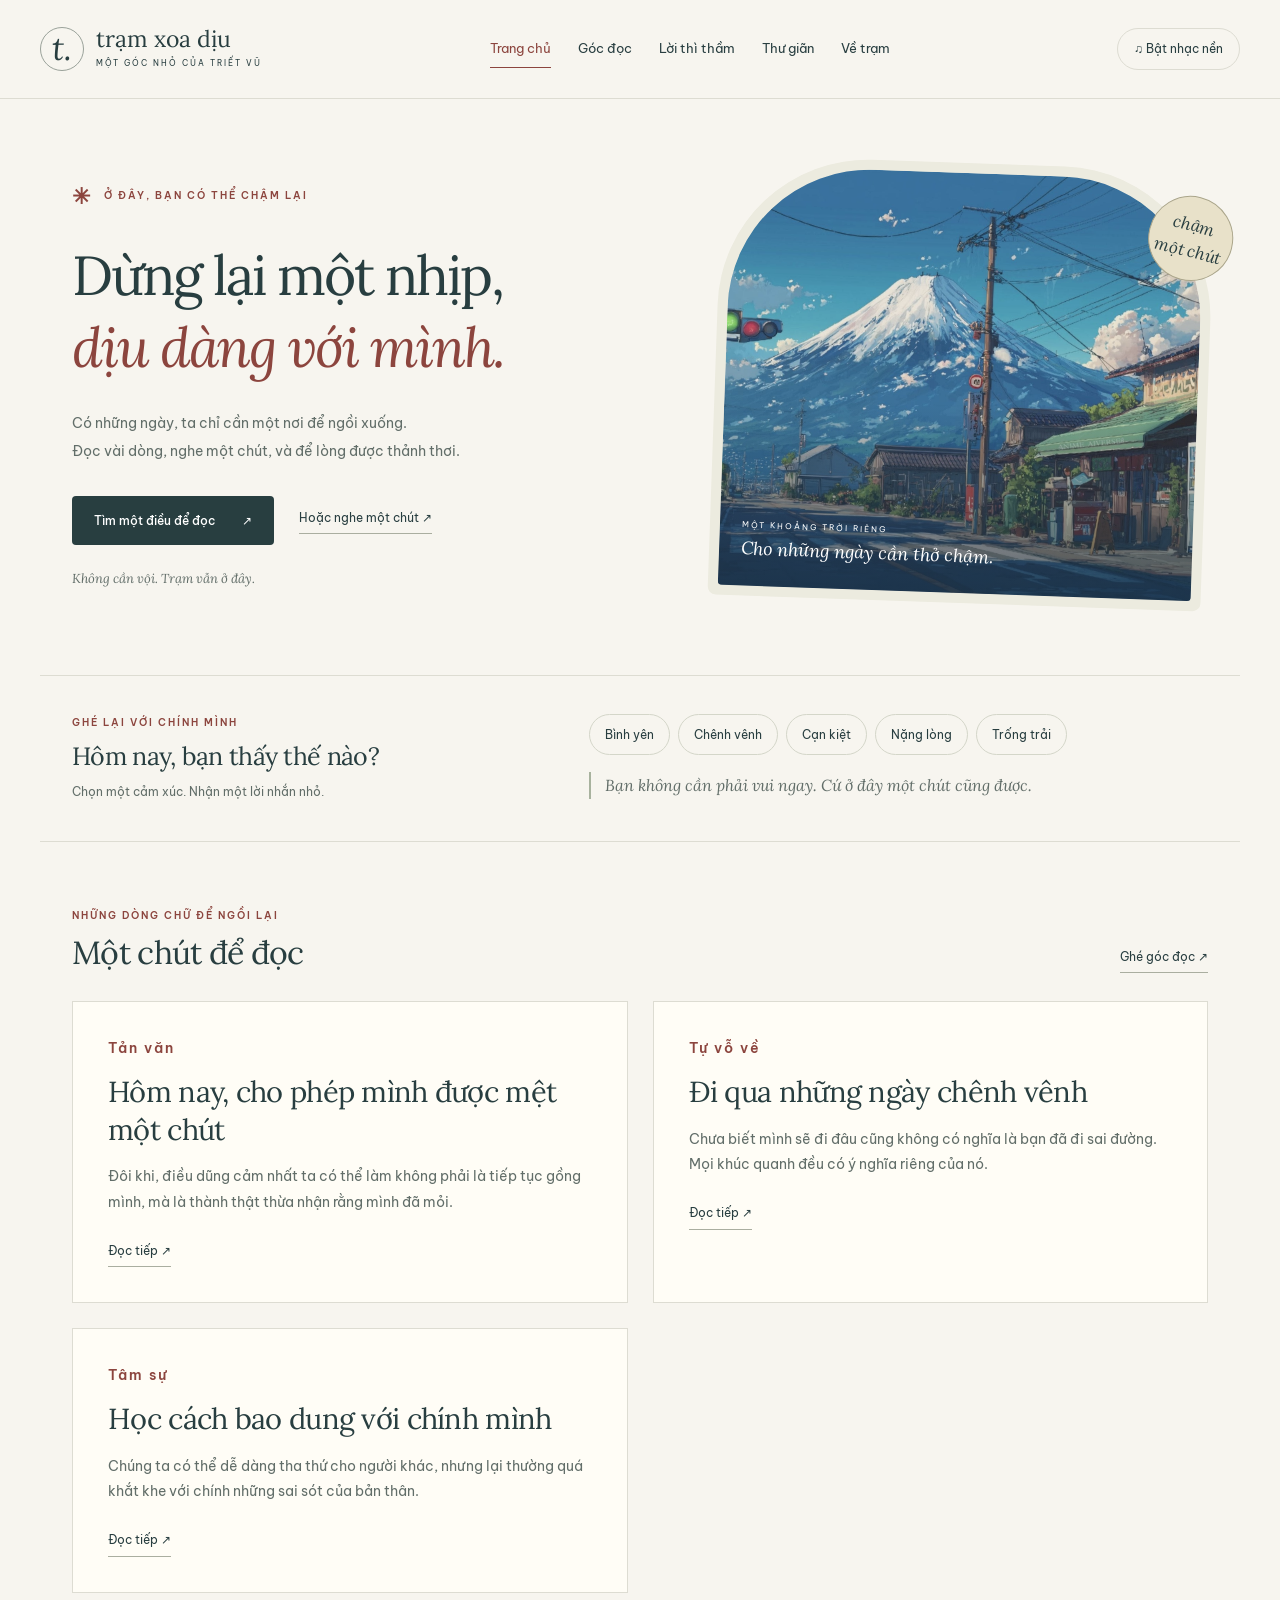
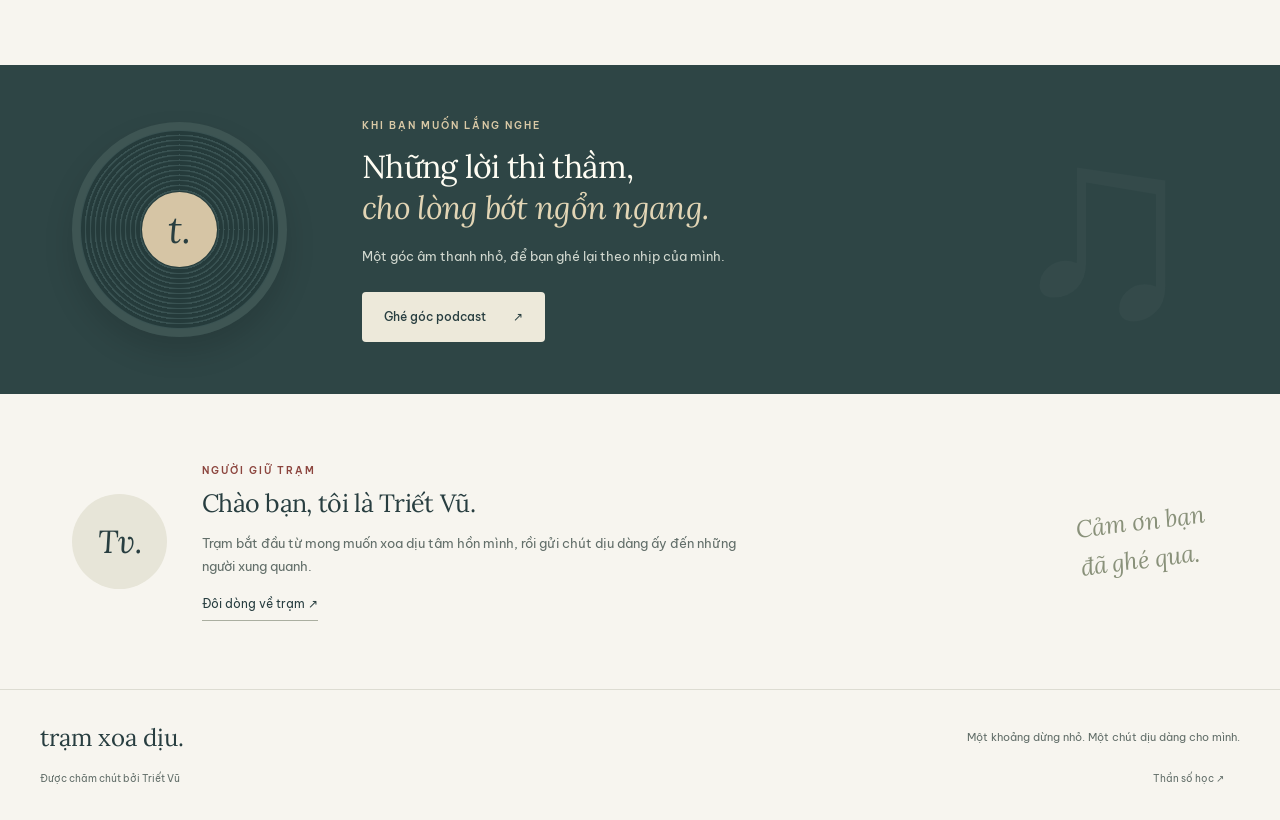
==== commit 6548ec12: "hoàn chỉnh , dễ hiểu" ====
--- a/index.html
+++ b/index.html
@@ -1 +1,166 @@
-<!doctype html><html lang="vi"><head><meta charset="utf-8"><meta name="viewport" content="width=device-width,initial-scale=1"><meta name="description" content="Một góc đọc và lắng nghe của Triết Vũ. Những lời nhắn nhẹ nhàng, câu chuyện và podcast để dừng lại một nhịp."><meta name="theme-color" content="#f7f5ef"><title>Một khoảng dừng cho mình · Trạm xoa dịu cảm xúc</title><link rel="icon" href="logo.webp"><link rel="preconnect" href="https://fonts.googleapis.com"><link rel="preconnect" href="https://fonts.gstatic.com" crossorigin><link href="https://fonts.googleapis.com/css2?family=Be+Vietnam+Pro:wght@400;500;600;700&family=Lora:ital,wght@0,400;0,500;0,600;1,400;1,500&display=swap" rel="stylesheet"><link rel="stylesheet" href="tram.css"><script src="noi-dung.js" defer></script><script src="tram.js" defer></script></head><body data-page="home"><a class="skip" href="#main">Đến nội dung chính</a><header class="header"><a class="brand" href="index.html"><span class="brand-mark" aria-hidden="true">t.</span><span>trạm xoa dịu<span class="brand-sub">MỘT GÓC NHỎ CỦA TRIẾT VŨ</span></span></a><nav aria-label="Điều hướng chính"><a href="index.html" data-page="home">Trang chủ</a><a href="bai-viet.html" data-page="read">Góc đọc</a><a href="podcast.html" data-page="listen">Lời thì thầm</a><a href="thu-gian.html" data-page="relax">Thư giãn</a><a href="ve-du-an.html" data-page="about">Về trạm</a></nav><button class="sound" id="sound-toggle" aria-pressed="false">♫ <span>Bật nhạc nền</span></button></header><main id="main"><section class="hero wrap"><div class="hero-copy"><p class="eyebrow"><span class="tiny-sun">✳</span> Ở ĐÂY, BẠN CÓ THỂ CHẬM LẠI</p><h1>Dừng lại một nhịp,<br><em>dịu dàng với mình.</em></h1><p class="lead">Có những ngày, ta chỉ cần một nơi để ngồi xuống.<br class="desktop"> Đọc vài dòng, nghe một chút, và để lòng được thảnh thơi.</p><div class="hero-actions"><a class="button primary" href="#goc-doc">Tìm một điều để đọc <span>↗</span></a><a class="text-link" href="podcast.html">Hoặc nghe một chút <span>↗</span></a></div><p class="small-note">Không cần vội. Trạm vẫn ở đây.</p></div><figure class="hero-picture"><img src="bo-cong-anh.jpg" alt="Một con phố yên tĩnh dưới bầu trời xanh và ngọn núi phía xa" fetchpriority="high"><figcaption><span>MỘT KHOẢNG TRỜI RIÊNG</span><i>Cho những ngày cần thở chậm.</i></figcaption><span class="picture-stamp" aria-hidden="true">chậm<br>một chút</span></figure></section><section class="mood-section wrap" aria-labelledby="mood-title"><div><p class="eyebrow">GHÉ LẠI VỚI CHÍNH MÌNH</p><h2 id="mood-title">Hôm nay, bạn thấy thế nào?</h2><p>Chọn một cảm xúc. Nhận một lời nhắn nhỏ.</p></div><div class="mood-side"><div id="moods" class="moods"></div><div id="mood-result" class="mood-result" role="status"><p>Bạn không cần phải vui ngay. Cứ ở đây một chút cũng được.</p></div></div></section><section class="wrap reading-section" id="goc-doc"><div class="section-top"><div><p class="eyebrow">NHỮNG DÒNG CHỮ ĐỂ NGỒI LẠI</p><h2>Một chút để đọc</h2></div><a class="text-link" href="bai-viet.html">Ghé góc đọc ↗</a></div><div id="home-posts"><a class="letter-feature" href="ve-du-an.html"><div class="letter-art" aria-hidden="true"><span>gửi bạn,</span><div class="letter-lines"></div><i>một chút dịu dàng.</i></div><div class="letter-copy"><p class="eyebrow">LỜI NGỎ · TRIẾT VŨ</p><h3>Vì sao có một trạm<br>xoa dịu cảm xúc?</h3><p>Tôi tạo ra trang web này như một trạm dừng chân bình yên, trước hết là để xoa dịu tâm hồn mình, sau là để vỗ về những người thân yêu xung quanh.</p><span class="text-link">Đọc lời ngỏ <span>↗</span></span></div></a></div></section><section class="listen-band"><div class="wrap listen-inner"><div class="record" aria-hidden="true"><span>t.</span></div><div><p class="eyebrow">KHI BẠN MUỐN LẮNG NGHE</p><h2>Những lời thì thầm,<br><em>cho lòng bớt ngổn ngang.</em></h2><p>Một góc âm thanh nhỏ, để bạn ghé lại theo nhịp của mình.</p><a class="button light" href="podcast.html">Ghé góc podcast <span>↗</span></a></div><span class="listen-number" aria-hidden="true">♫</span></div></section><section class="wrap author-note"><span class="author-monogram" aria-hidden="true">Tv.</span><div><p class="eyebrow">NGƯỜI GIỮ TRẠM</p><h2>Chào bạn, tôi là Triết Vũ.</h2><p>Trạm bắt đầu từ mong muốn xoa dịu tâm hồn mình, rồi gửi chút dịu dàng ấy đến những người xung quanh.</p><a class="text-link" href="ve-du-an.html">Đôi dòng về trạm ↗</a></div><span class="handwritten" aria-hidden="true">Cảm ơn bạn<br>đã ghé qua.</span></section></main><footer class="footer"><a class="footer-brand" href="index.html">trạm xoa dịu.</a><p>Một khoảng dừng nhỏ. Một chút dịu dàng cho mình.</p><div><span>Được chăm chút bởi Triết Vũ</span><div><a href="numerology.html" style="margin-right:16px;">Thần số học ↗</a><a href="thu-gian.html">Góc thư giãn ↗</a></div></div></footer><audio id="ambient" src="nhac-nen.m4a" preload="none" loop></audio><p id="audio-status" class="audio-status" role="status"></p></body></html>
+<!doctype html>
+<html lang="vi">
+  <head>
+    <meta charset="utf-8" />
+    <meta name="viewport" content="width=device-width,initial-scale=1" />
+    <meta
+      name="description"
+      content="Một góc đọc và lắng nghe của Triết Vũ. Những lời nhắn nhẹ nhàng, câu chuyện và podcast để dừng lại một nhịp."
+    />
+    <meta name="theme-color" content="#f7f5ef" />
+    <title>Một khoảng dừng cho mình · Trạm xoa dịu cảm xúc</title>
+    <link rel="icon" href="logo.webp" />
+    <link rel="preconnect" href="https://fonts.googleapis.com" />
+    <link rel="preconnect" href="https://fonts.gstatic.com" crossorigin />
+    <link
+      href="https://fonts.googleapis.com/css2?family=Be+Vietnam+Pro:wght@400;500;600;700&family=Lora:ital,wght@0,400;0,500;0,600;1,400;1,500&display=swap"
+      rel="stylesheet"
+    />
+    <link rel="stylesheet" href="tram.css" />
+    <script src="noi-dung.js" defer></script>
+    <script src="tram.js" defer></script>
+  </head>
+  <body data-page="home">
+    <a class="skip" href="#main">Đến nội dung chính</a>
+    <header class="header">
+      <a class="brand" href="index.html"
+        ><span class="brand-mark" aria-hidden="true">t.</span
+        ><span
+          >trạm xoa dịu<span class="brand-sub"
+            >MỘT GÓC NHỎ CỦA TRIẾT VŨ</span
+          ></span
+        ></a
+      >
+      <nav aria-label="Điều hướng chính">
+        <a href="index.html" data-page="home">Trang chủ</a
+        ><a href="bai-viet.html" data-page="read">Góc đọc</a
+        ><a href="podcast.html" data-page="listen">Lời thì thầm</a
+        ><a href="thu-gian.html" data-page="relax">Thư giãn</a
+        ><a href="ve-du-an.html" data-page="about">Về trạm</a>
+      </nav>
+      <button class="sound" id="sound-toggle" aria-pressed="false">
+        ♫ <span>Bật nhạc nền</span>
+      </button>
+    </header>
+    <main id="main">
+      <section class="hero wrap">
+        <div class="hero-copy">
+          <p class="eyebrow">
+            <span class="tiny-sun">✳</span> Ở ĐÂY, BẠN CÓ THỂ CHẬM LẠI
+          </p>
+          <h1>Dừng lại một nhịp,<br /><em>dịu dàng với mình.</em></h1>
+          <p class="lead">
+            Có những ngày, ta chỉ cần một nơi để ngồi xuống.<br
+              class="desktop"
+            />
+            Đọc vài dòng, nghe một chút, và để lòng được thảnh thơi.
+          </p>
+          <div class="hero-actions">
+            <a class="button primary" href="#goc-doc"
+              >Tìm một điều để đọc <span>↗</span></a
+            ><a class="text-link" href="podcast.html"
+              >Hoặc nghe một chút <span>↗</span></a
+            >
+          </div>
+          <p class="small-note">Không cần vội. Trạm vẫn ở đây.</p>
+        </div>
+        <figure class="hero-picture">
+          <img
+            src="bo-cong-anh.jpg"
+            alt="Một con phố yên tĩnh dưới bầu trời xanh và ngọn núi phía xa"
+            fetchpriority="high"
+          />
+          <figcaption>
+            <span>MỘT KHOẢNG TRỜI RIÊNG</span
+            ><i>Cho những ngày cần thở chậm.</i>
+          </figcaption>
+          <span class="picture-stamp" aria-hidden="true"
+            >chậm<br />một chút</span
+          >
+        </figure>
+      </section>
+      <section class="mood-section wrap" aria-labelledby="mood-title">
+        <div>
+          <p class="eyebrow">GHÉ LẠI VỚI CHÍNH MÌNH</p>
+          <h2 id="mood-title">Hôm nay, bạn thấy thế nào?</h2>
+          <p>Chọn một cảm xúc. Nhận một lời nhắn nhỏ.</p>
+        </div>
+        <div class="mood-side">
+          <div id="moods" class="moods"></div>
+          <div id="mood-result" class="mood-result" role="status">
+            <p>Bạn không cần phải vui ngay. Cứ ở đây một chút cũng được.</p>
+          </div>
+        </div>
+      </section>
+      <section class="wrap reading-section" id="goc-doc">
+        <div class="section-top">
+          <div>
+            <p class="eyebrow">NHỮNG DÒNG CHỮ ĐỂ NGỒI LẠI</p>
+            <h2>Một chút để đọc</h2>
+          </div>
+          <a class="text-link" href="bai-viet.html">Ghé góc đọc ↗</a>
+        </div>
+        <div id="home-posts">
+          <a class="letter-feature" href="ve-du-an.html"
+            ><div class="letter-art" aria-hidden="true">
+              <span>gửi bạn,</span>
+              <div class="letter-lines"></div>
+              <i>một chút dịu dàng.</i>
+            </div>
+            <div class="letter-copy">
+              <p class="eyebrow">LỜI NGỎ · TRIẾT VŨ</p>
+              <h3>Vì sao có một trạm<br />xoa dịu cảm xúc?</h3>
+              <p>
+                Tôi tạo ra trang web này như một trạm dừng chân bình yên, trước
+                hết là để xoa dịu tâm hồn mình, sau là để vỗ về những người thân
+                yêu xung quanh.
+              </p>
+              <span class="text-link">Đọc lời ngỏ <span>↗</span></span>
+            </div></a
+          >
+        </div>
+      </section>
+      <section class="listen-band">
+        <div class="wrap listen-inner">
+          <div class="record" aria-hidden="true"><span>t.</span></div>
+          <div>
+            <p class="eyebrow">KHI BẠN MUỐN LẮNG NGHE</p>
+            <h2>Những lời thì thầm,<br /><em>cho lòng bớt ngổn ngang.</em></h2>
+            <p>Một góc âm thanh nhỏ, để bạn ghé lại theo nhịp của mình.</p>
+            <a class="button light" href="podcast.html"
+              >Ghé góc podcast <span>↗</span></a
+            >
+          </div>
+          <span class="listen-number" aria-hidden="true">♫</span>
+        </div>
+      </section>
+      <section class="wrap author-note">
+        <span class="author-monogram" aria-hidden="true">Tv.</span>
+        <div>
+          <p class="eyebrow">NGƯỜI GIỮ TRẠM</p>
+          <h2>Chào bạn, tôi là Triết Vũ.</h2>
+          <p>
+            Trạm bắt đầu từ mong muốn xoa dịu tâm hồn mình, rồi gửi chút dịu
+            dàng ấy đến những người xung quanh.
+          </p>
+          <a class="text-link" href="ve-du-an.html">Đôi dòng về trạm ↗</a>
+        </div>
+        <span class="handwritten" aria-hidden="true"
+          >Cảm ơn bạn<br />đã ghé qua.</span
+        >
+      </section>
+    </main>
+    <footer class="footer">
+      <a class="footer-brand" href="index.html">trạm xoa dịu.</a>
+      <p>Một khoảng dừng nhỏ. Một chút dịu dàng cho mình.</p>
+      <div>
+        <span>Được chăm chút bởi Triết Vũ</span>
+        <div>
+          <a href="numerology.html" style="margin-right: 16px">Thần số học ↗</a>
+        </div>
+      </div>
+    </footer>
+    <audio id="ambient" src="nhac-nen.m4a" preload="none" loop></audio>
+    <p id="audio-status" class="audio-status" role="status"></p>
+  </body>
+</html>
